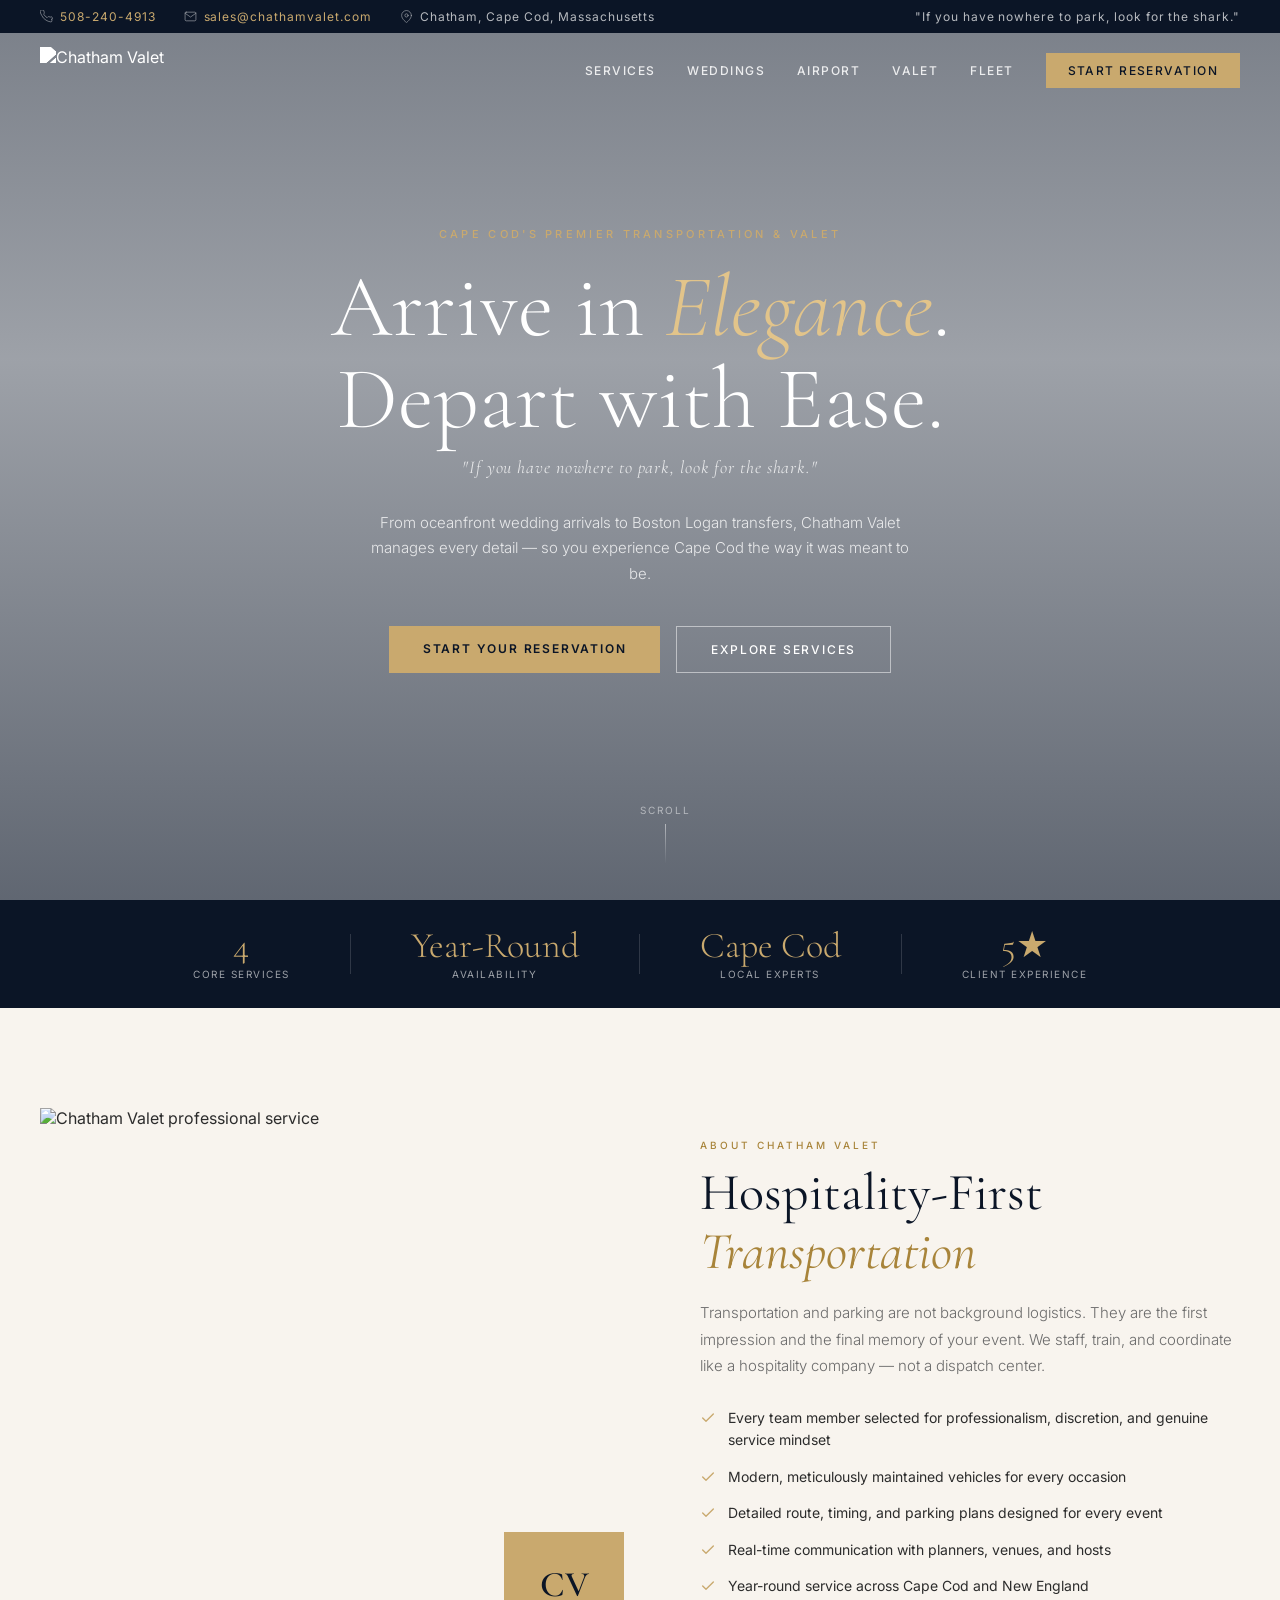
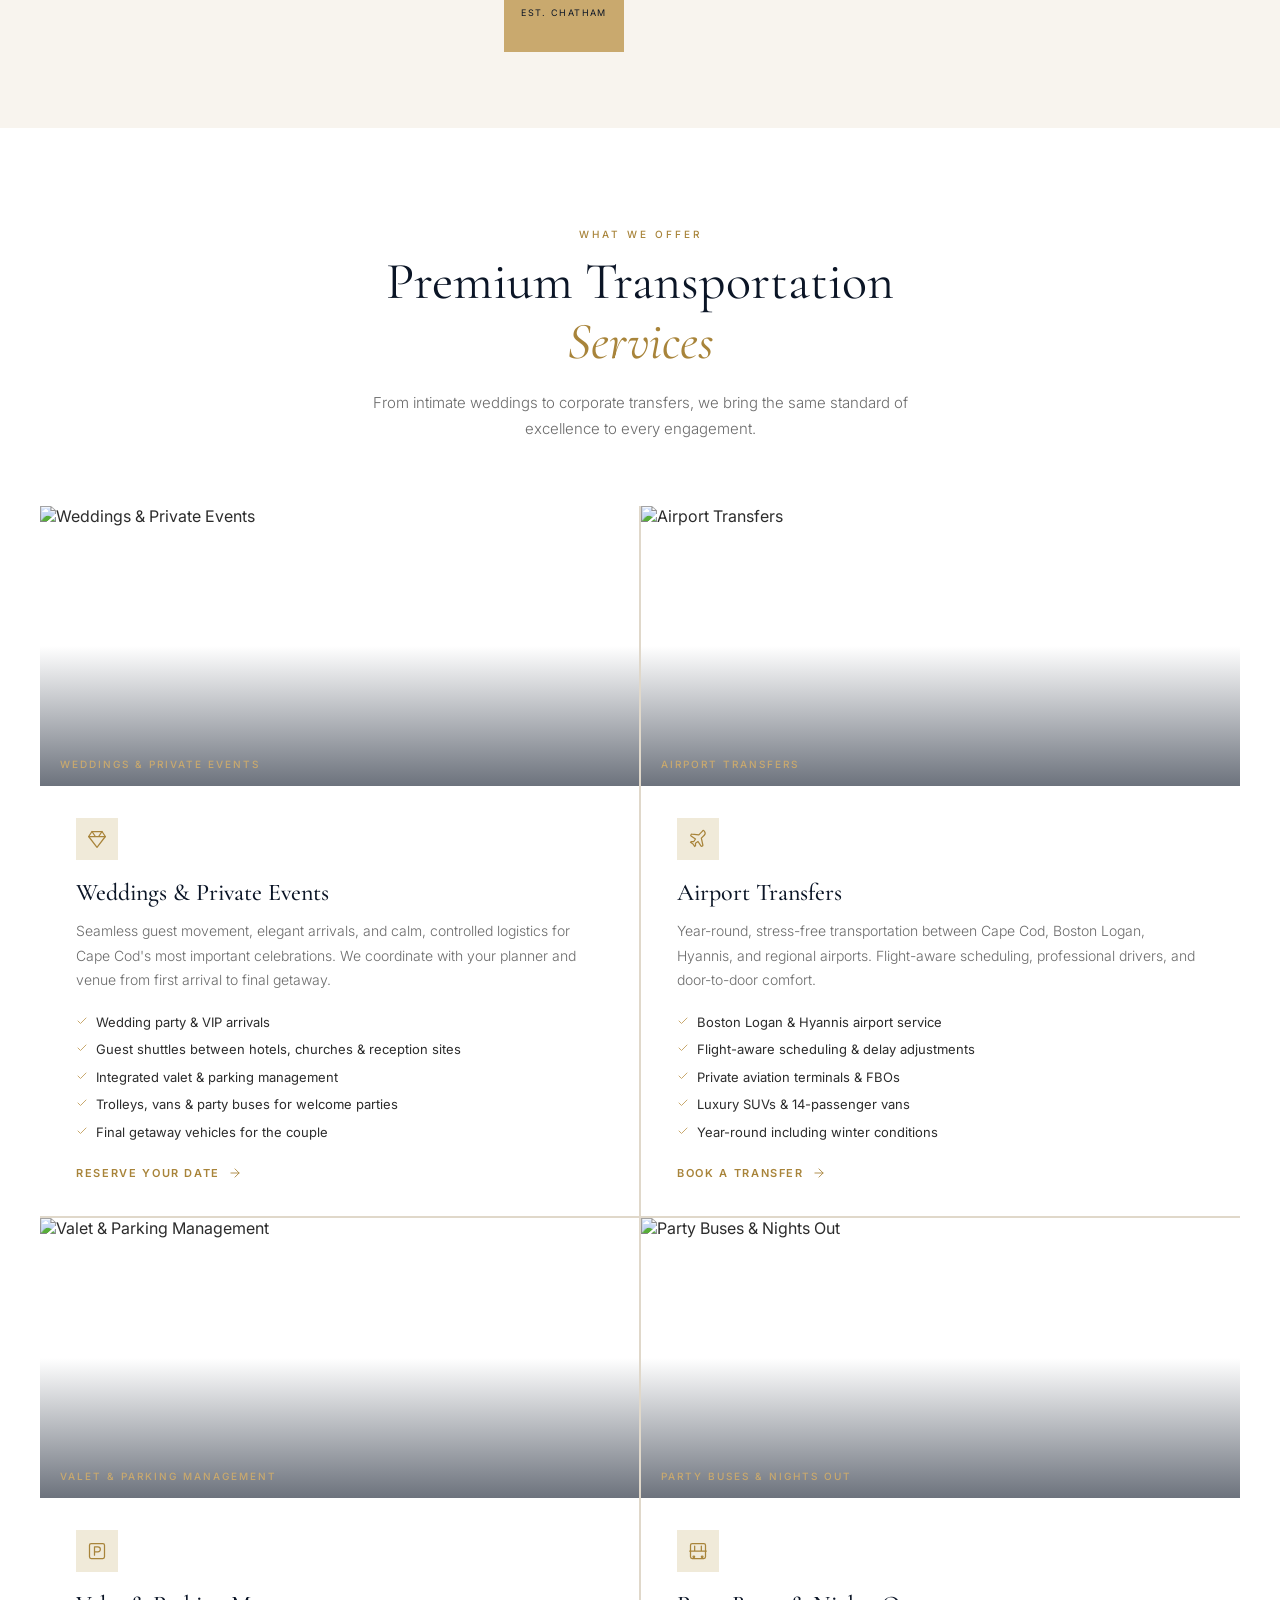
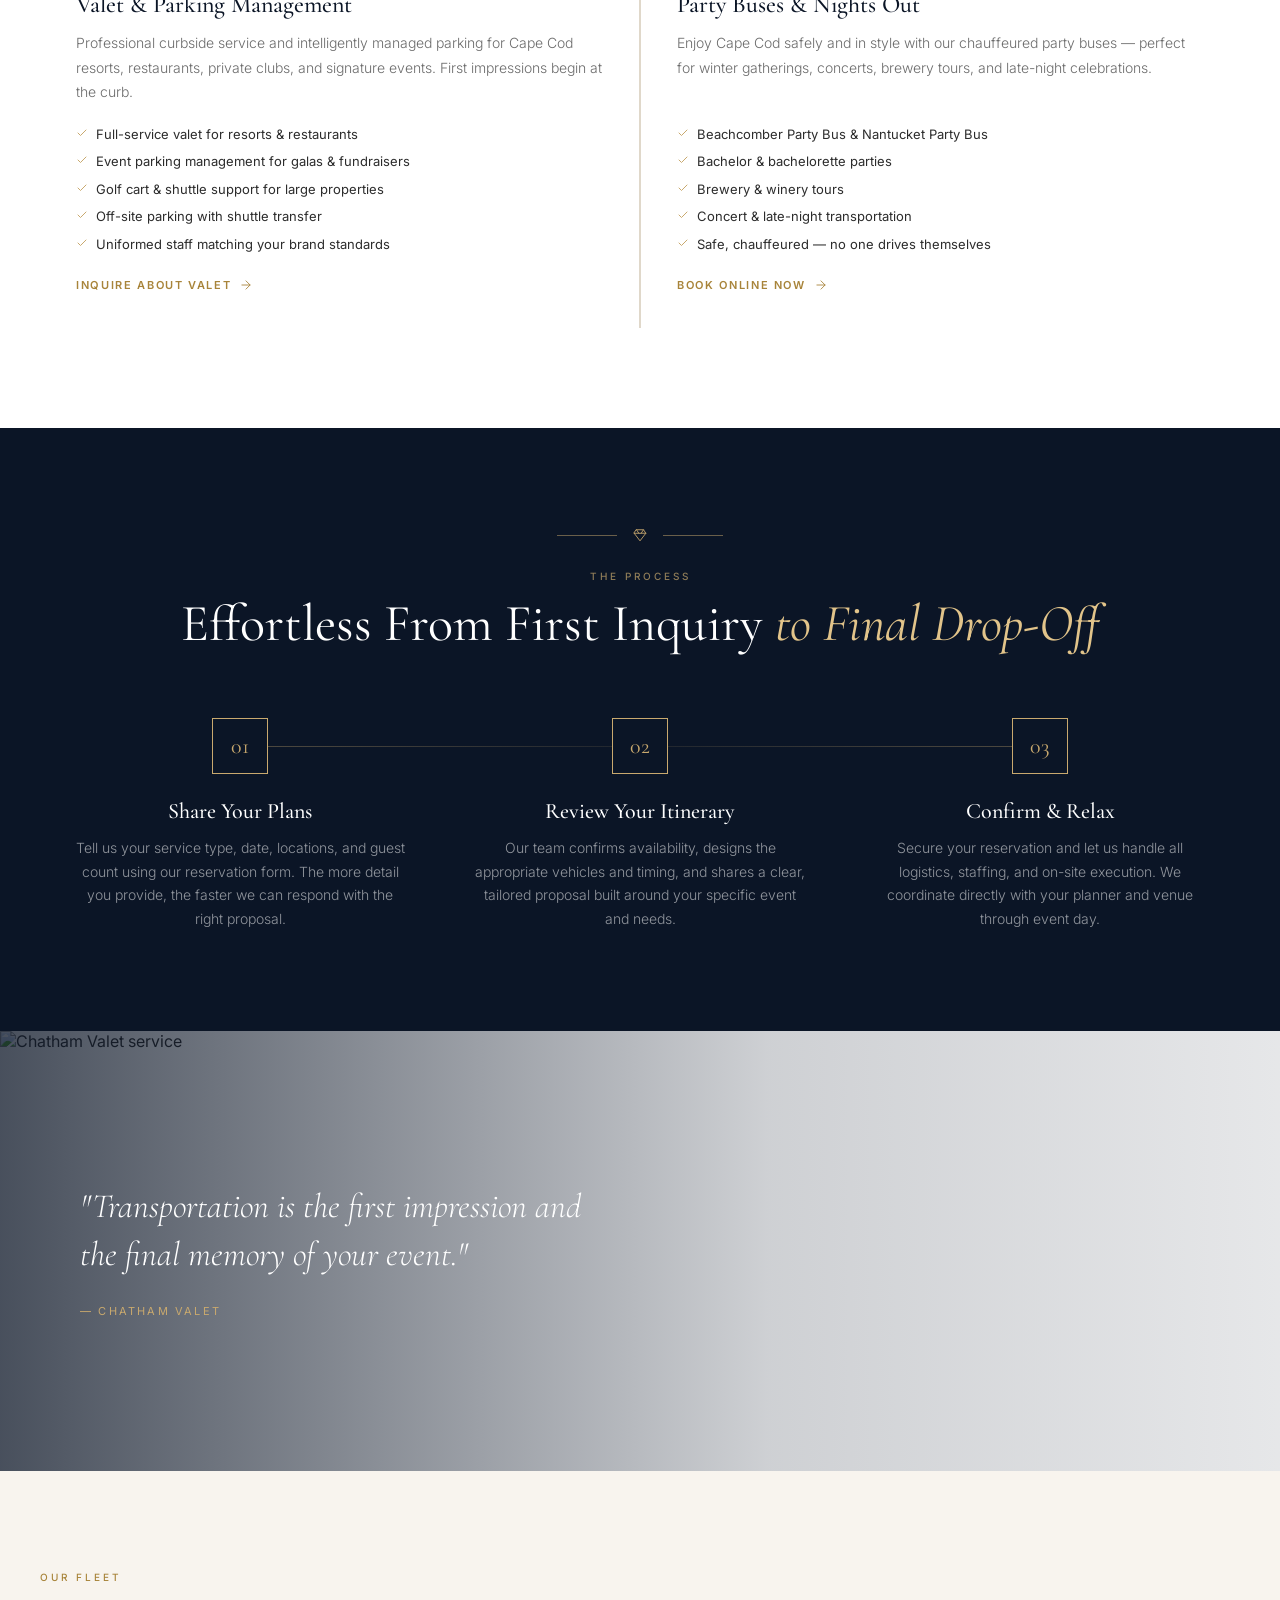
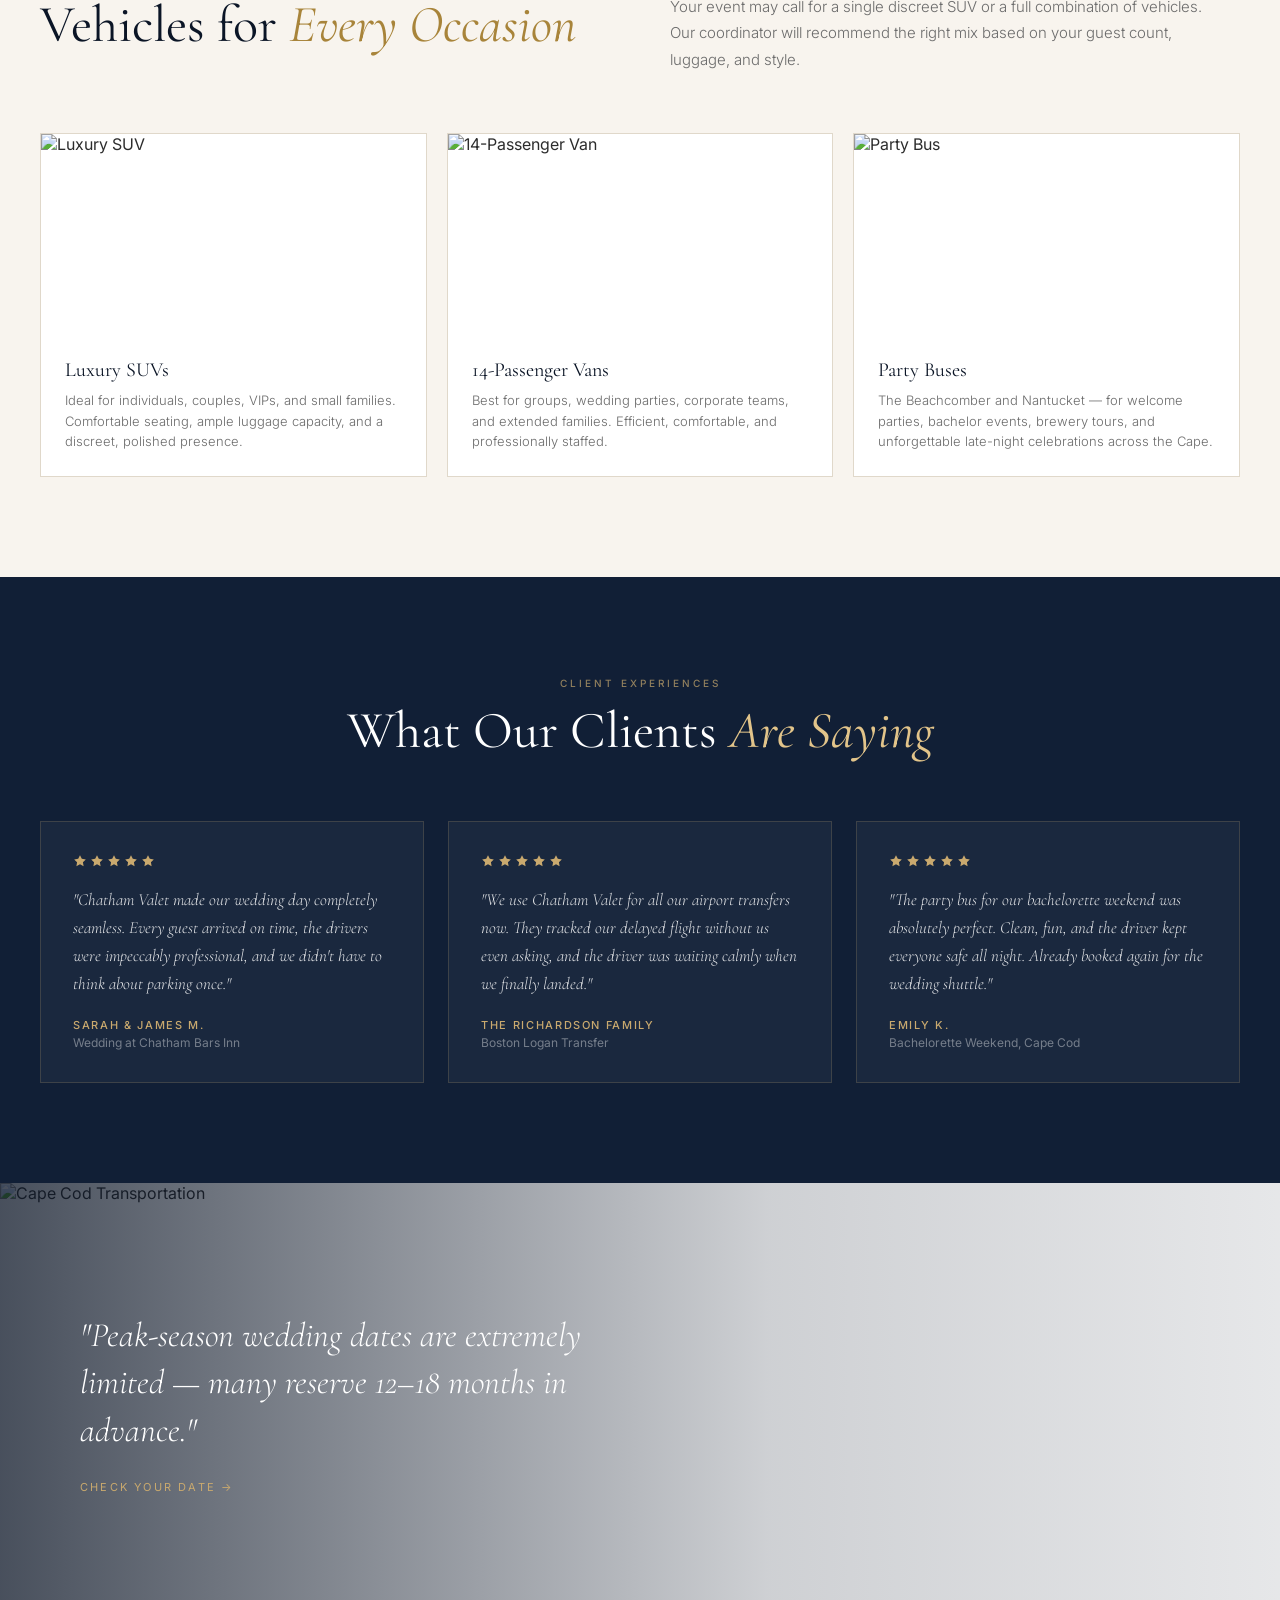
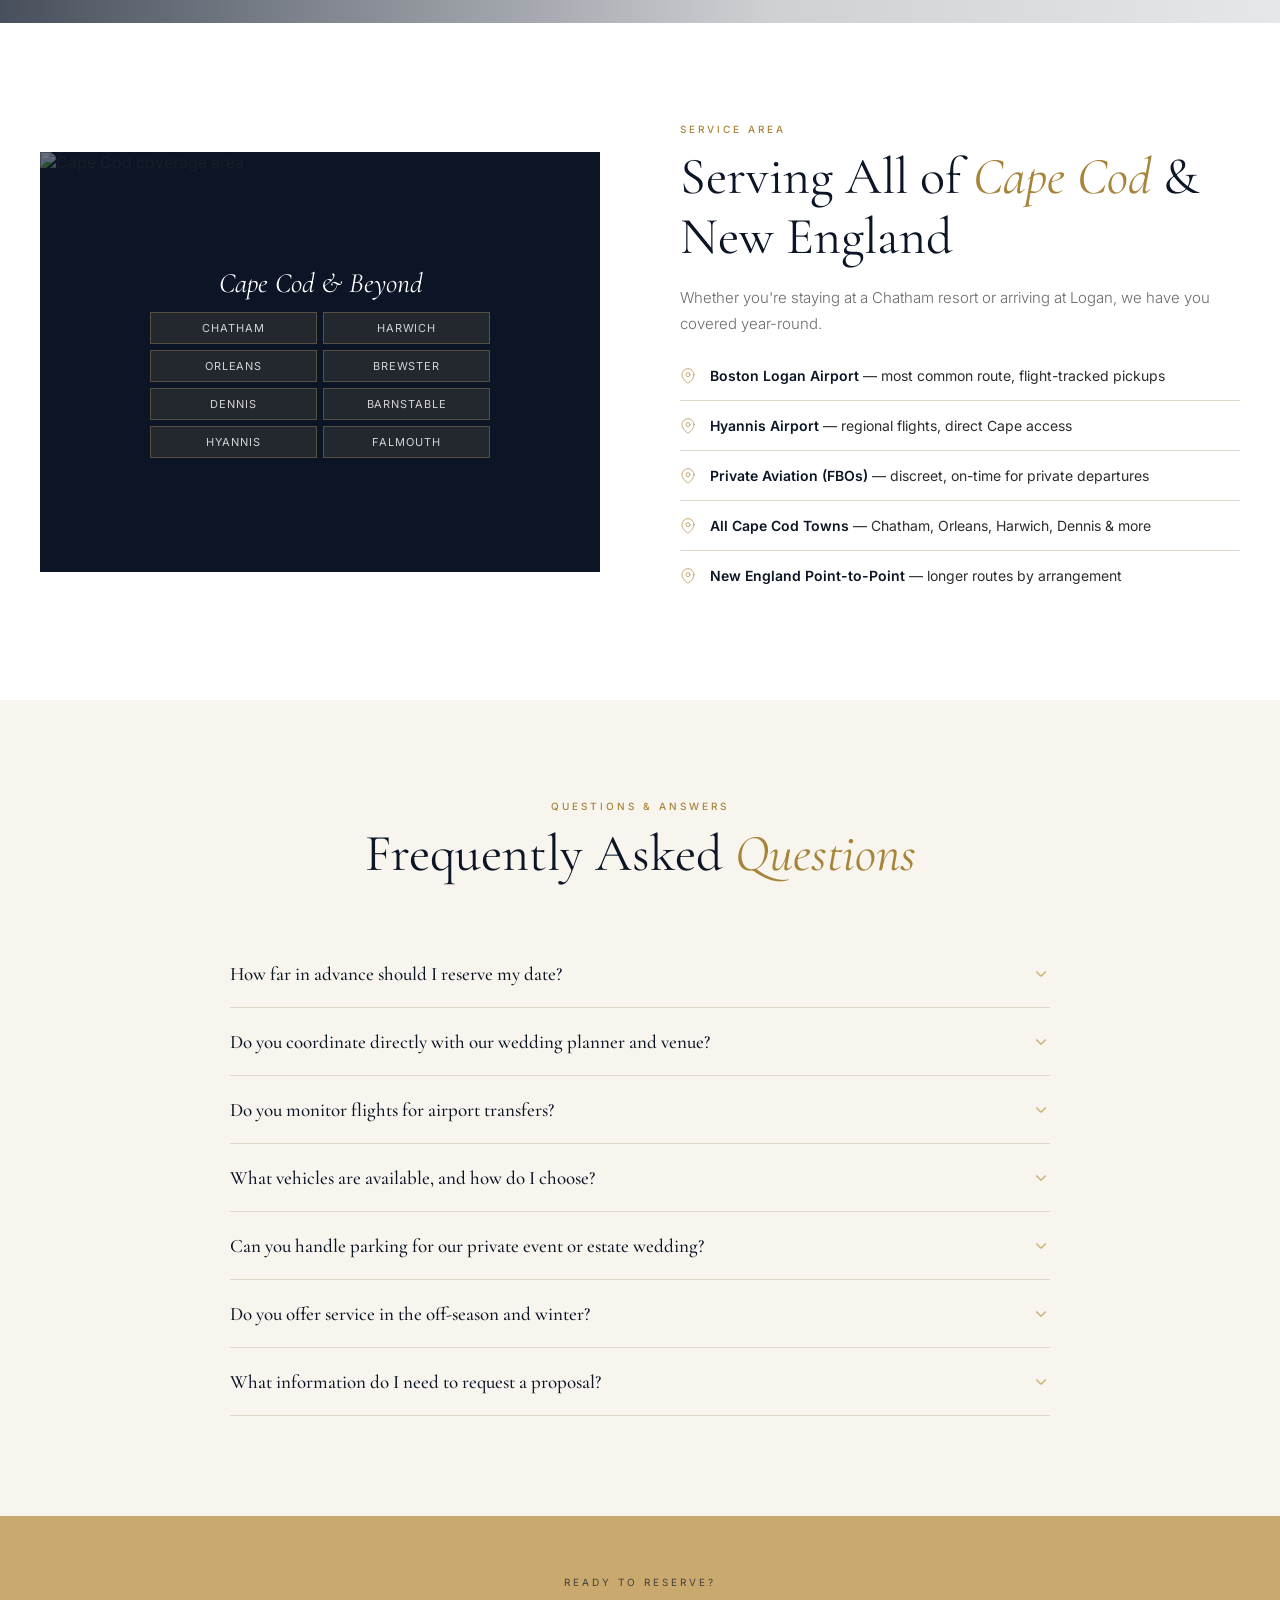
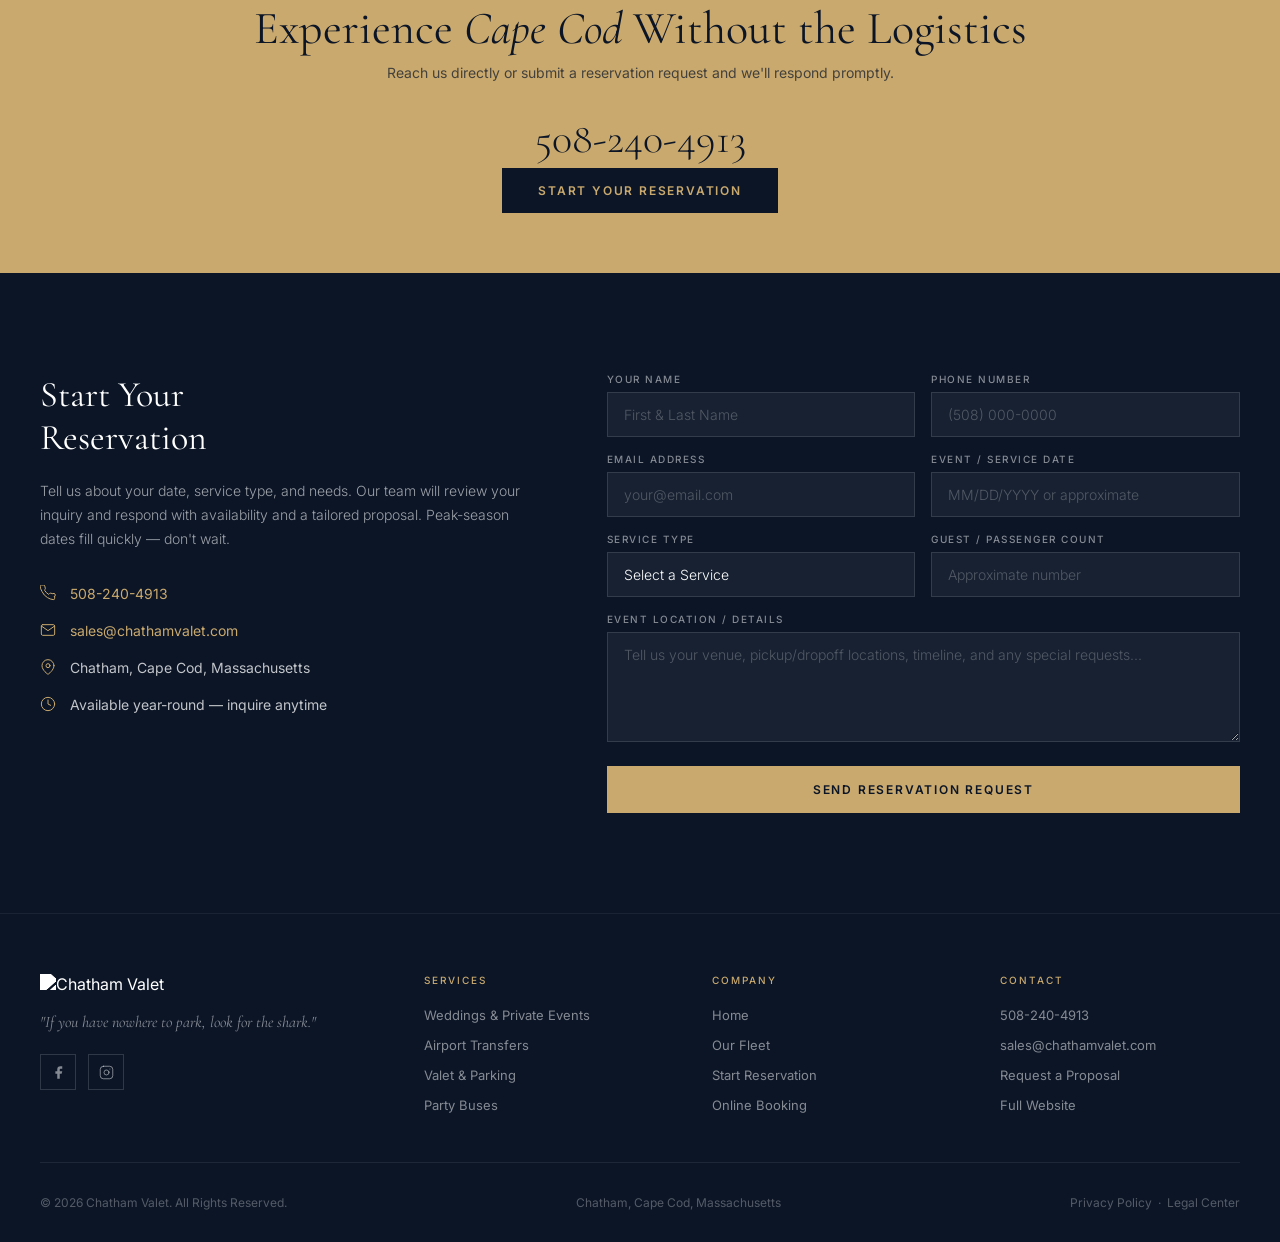
==== index.html @ 0c71cd46 "Deploy Chatham Valet site" ====
<!DOCTYPE html>
<html lang="en">
<head>
<meta charset="UTF-8">
<meta name="viewport" content="width=device-width, initial-scale=1.0">
<title>Chatham Valet — Cape Cod's Premier Transportation & Valet Service</title>
<link href="https://fonts.googleapis.com/css2?family=Cormorant+Garamond:ital,wght@0,300;0,400;0,500;0,600;0,700;1,300;1,400;1,500&family=Inter:wght@300;400;500;600&display=swap" rel="stylesheet">
<style>
  :root {
    --navy:    #0b1526;
    --navy2:   #111f36;
    --navy3:   #162844;
    --gold:    #c9a96e;
    --gold2:   #e2c48a;
    --gold3:   #a8843a;
    --cream:   #f8f4ee;
    --cream2:  #f0ead9;
    --warm:    #faf7f2;
    --white:   #ffffff;
    --text:    #2c2c2c;
    --mid:     #6b6b6b;
    --border:  #e0d8ca;
    --card:    #ffffff;
  }

  *, *::before, *::after { box-sizing: border-box; margin: 0; padding: 0; }

  html { scroll-behavior: smooth; }

  body {
    font-family: 'Inter', sans-serif;
    color: var(--text);
    background: var(--white);
    overflow-x: hidden;
  }

  /* ─── SVG SPRITE ─── */
  .svg-sprite { display: none; }

  /* ─── TOPBAR ─── */
  .topbar {
    background: var(--navy);
    color: rgba(255,255,255,0.7);
    font-size: 12px;
    letter-spacing: 0.08em;
    padding: 9px 40px;
    display: flex;
    align-items: center;
    justify-content: space-between;
  }
  .topbar a { color: var(--gold); text-decoration: none; }
  .topbar-left { display: flex; gap: 28px; align-items: center; }
  .topbar-left span { display: flex; align-items: center; gap: 7px; }
  .topbar svg { width: 13px; height: 13px; opacity: 0.7; }

  /* ─── NAV ─── */
  nav {
    position: fixed;
    top: 0; left: 0; right: 0;
    z-index: 1000;
    transition: all 0.4s ease;
  }
  nav.scrolled {
    background: rgba(11, 21, 38, 0.97);
    backdrop-filter: blur(12px);
    box-shadow: 0 2px 40px rgba(0,0,0,0.3);
  }
  nav.scrolled .topbar { display: none; }
  .nav-inner {
    display: flex;
    align-items: center;
    justify-content: space-between;
    padding: 0 40px;
    height: 72px;
    background: transparent;
    transition: background 0.4s;
  }
  nav.scrolled .nav-inner { height: 64px; }
  .nav-logo {
    display: flex;
    align-items: center;
    gap: 12px;
    text-decoration: none;
  }
  .nav-logo img {
    height: 44px;
    width: auto;
    filter: brightness(0) invert(1);
  }
  .nav-links {
    display: flex;
    align-items: center;
    gap: 32px;
    list-style: none;
  }
  .nav-links a {
    color: rgba(255,255,255,0.85);
    text-decoration: none;
    font-size: 12px;
    letter-spacing: 0.12em;
    text-transform: uppercase;
    font-weight: 500;
    transition: color 0.2s;
    position: relative;
  }
  .nav-links a::after {
    content: '';
    position: absolute;
    bottom: -4px; left: 0; right: 0;
    height: 1px;
    background: var(--gold);
    transform: scaleX(0);
    transition: transform 0.3s;
  }
  .nav-links a:hover { color: var(--gold); }
  .nav-links a:hover::after { transform: scaleX(1); }
  .nav-cta {
    background: var(--gold);
    color: var(--navy) !important;
    padding: 10px 22px;
    letter-spacing: 0.1em;
    font-weight: 600;
    transition: background 0.2s, transform 0.2s !important;
  }
  .nav-cta::after { display: none !important; }
  .nav-cta:hover { background: var(--gold2) !important; transform: translateY(-1px); }

  /* ─── HERO ─── */
  .hero {
    position: relative;
    height: 100vh;
    min-height: 680px;
    display: flex;
    align-items: center;
    justify-content: center;
    overflow: hidden;
  }
  .hero-video-wrap {
    position: absolute;
    inset: 0;
    z-index: 0;
  }
  .hero-video-wrap video {
    width: 100%;
    height: 100%;
    object-fit: cover;
    object-position: center;
  }
  .hero-overlay {
    position: absolute;
    inset: 0;
    background: linear-gradient(
      to bottom,
      rgba(11,21,38,0.55) 0%,
      rgba(11,21,38,0.4) 40%,
      rgba(11,21,38,0.65) 100%
    );
    z-index: 1;
  }
  .hero-content {
    position: relative;
    z-index: 2;
    text-align: center;
    color: var(--white);
    max-width: 820px;
    padding: 0 24px;
  }
  .hero-eyebrow {
    font-size: 11px;
    letter-spacing: 0.3em;
    text-transform: uppercase;
    color: var(--gold);
    margin-bottom: 20px;
    font-weight: 500;
    opacity: 0;
    animation: fadeUp 0.8s 0.3s forwards;
  }
  .hero-title {
    font-family: 'Cormorant Garamond', serif;
    font-size: clamp(48px, 7vw, 88px);
    font-weight: 300;
    line-height: 1.05;
    margin-bottom: 10px;
    opacity: 0;
    animation: fadeUp 0.9s 0.5s forwards;
  }
  .hero-title em {
    font-style: italic;
    color: var(--gold2);
  }
  .hero-tagline {
    font-family: 'Cormorant Garamond', serif;
    font-size: clamp(14px, 2vw, 18px);
    font-style: italic;
    color: rgba(255,255,255,0.75);
    margin-bottom: 32px;
    letter-spacing: 0.05em;
    opacity: 0;
    animation: fadeUp 0.9s 0.7s forwards;
  }
  .hero-sub {
    font-size: 15px;
    color: rgba(255,255,255,0.8);
    line-height: 1.7;
    max-width: 560px;
    margin: 0 auto 40px;
    font-weight: 300;
    opacity: 0;
    animation: fadeUp 0.9s 0.9s forwards;
  }
  .hero-btns {
    display: flex;
    gap: 16px;
    justify-content: center;
    flex-wrap: wrap;
    opacity: 0;
    animation: fadeUp 0.9s 1.1s forwards;
  }
  .btn-primary {
    background: var(--gold);
    color: var(--navy);
    padding: 15px 34px;
    font-size: 12px;
    letter-spacing: 0.15em;
    text-transform: uppercase;
    font-weight: 600;
    text-decoration: none;
    transition: background 0.2s, transform 0.2s;
    display: inline-block;
  }
  .btn-primary:hover { background: var(--gold2); transform: translateY(-2px); }
  .btn-outline {
    border: 1px solid rgba(255,255,255,0.5);
    color: var(--white);
    padding: 15px 34px;
    font-size: 12px;
    letter-spacing: 0.15em;
    text-transform: uppercase;
    font-weight: 500;
    text-decoration: none;
    transition: border-color 0.2s, background 0.2s, transform 0.2s;
    display: inline-block;
  }
  .btn-outline:hover { border-color: var(--gold); color: var(--gold); transform: translateY(-2px); }
  .hero-scroll-indicator {
    position: absolute;
    bottom: 36px;
    left: 50%;
    transform: translateX(-50%);
    z-index: 2;
    display: flex;
    flex-direction: column;
    align-items: center;
    gap: 8px;
    opacity: 0;
    animation: fadeUp 1s 1.5s forwards;
  }
  .hero-scroll-indicator span {
    font-size: 10px;
    letter-spacing: 0.2em;
    text-transform: uppercase;
    color: rgba(255,255,255,0.5);
  }
  .scroll-line {
    width: 1px;
    height: 40px;
    background: linear-gradient(to bottom, rgba(255,255,255,0.5), transparent);
    animation: scrollPulse 2s infinite;
  }

  /* ─── DIVIDER ─── */
  .gold-divider {
    display: flex;
    align-items: center;
    gap: 16px;
    justify-content: center;
    margin: 0 auto 28px;
  }
  .gold-divider::before, .gold-divider::after {
    content: '';
    display: block;
    width: 60px;
    height: 1px;
    background: var(--gold);
    opacity: 0.5;
  }
  .gold-divider svg { color: var(--gold); width: 14px; height: 14px; }

  /* ─── BRAND STRIP ─── */
  .brand-strip {
    background: var(--navy);
    padding: 28px 40px;
    display: flex;
    align-items: center;
    justify-content: center;
    gap: 60px;
    flex-wrap: wrap;
  }
  .brand-strip-item {
    display: flex;
    flex-direction: column;
    align-items: center;
    gap: 4px;
    color: var(--white);
  }
  .brand-strip-item .num {
    font-family: 'Cormorant Garamond', serif;
    font-size: 36px;
    font-weight: 300;
    color: var(--gold);
    line-height: 1;
  }
  .brand-strip-item .label {
    font-size: 10px;
    letter-spacing: 0.15em;
    text-transform: uppercase;
    color: rgba(255,255,255,0.6);
  }
  .brand-strip-divider {
    width: 1px;
    height: 40px;
    background: rgba(255,255,255,0.15);
  }

  /* ─── SECTIONS ─── */
  section { overflow: hidden; }

  .section-eyebrow {
    font-size: 10px;
    letter-spacing: 0.3em;
    text-transform: uppercase;
    color: var(--gold3);
    margin-bottom: 12px;
    font-weight: 500;
  }
  .section-title {
    font-family: 'Cormorant Garamond', serif;
    font-size: clamp(32px, 4.5vw, 52px);
    font-weight: 400;
    line-height: 1.15;
    color: var(--navy);
    margin-bottom: 18px;
  }
  .section-title em { font-style: italic; color: var(--gold3); }
  .section-title-light { color: var(--white); }
  .section-title-light em { color: var(--gold2); }
  .section-sub {
    font-size: 15px;
    line-height: 1.75;
    color: var(--mid);
    max-width: 560px;
    font-weight: 300;
  }
  .section-sub-center { margin: 0 auto; text-align: center; }
  .section-sub-light { color: rgba(255,255,255,0.7); }

  /* ─── INTRO SECTION ─── */
  .intro {
    background: var(--cream);
    padding: 100px 40px;
  }
  .intro-inner {
    max-width: 1200px;
    margin: 0 auto;
    display: grid;
    grid-template-columns: 1fr 1fr;
    gap: 80px;
    align-items: center;
  }
  .intro-image {
    position: relative;
  }
  .intro-image img {
    width: 100%;
    height: 520px;
    object-fit: cover;
    display: block;
  }
  .intro-image-badge {
    position: absolute;
    bottom: -24px;
    right: -24px;
    background: var(--gold);
    color: var(--navy);
    width: 120px;
    height: 120px;
    display: flex;
    flex-direction: column;
    align-items: center;
    justify-content: center;
    text-align: center;
  }
  .intro-image-badge .big { font-family: 'Cormorant Garamond', serif; font-size: 36px; font-weight: 600; line-height: 1; }
  .intro-image-badge .small { font-size: 9px; letter-spacing: 0.15em; text-transform: uppercase; margin-top: 4px; }
  .intro-text { padding-left: 20px; }
  .intro-list { margin-top: 28px; list-style: none; display: flex; flex-direction: column; gap: 14px; }
  .intro-list li {
    display: flex;
    align-items: flex-start;
    gap: 12px;
    font-size: 14px;
    color: var(--text);
    line-height: 1.6;
  }
  .intro-list svg { color: var(--gold); flex-shrink: 0; margin-top: 3px; width: 16px; height: 16px; }

  /* ─── SERVICES ─── */
  .services {
    background: var(--white);
    padding: 100px 40px;
  }
  .services-header {
    text-align: center;
    max-width: 640px;
    margin: 0 auto 64px;
  }
  .services-grid {
    max-width: 1200px;
    margin: 0 auto;
    display: grid;
    grid-template-columns: repeat(2, 1fr);
    gap: 2px;
    background: var(--border);
  }
  .service-card {
    background: var(--white);
    overflow: hidden;
    display: flex;
    flex-direction: column;
    transition: box-shadow 0.3s;
    cursor: default;
  }
  .service-card:hover { box-shadow: 0 8px 40px rgba(11,21,38,0.12); z-index: 1; position: relative; }
  .service-card-image {
    position: relative;
    height: 280px;
    overflow: hidden;
  }
  .service-card-image img {
    width: 100%;
    height: 100%;
    object-fit: cover;
    transition: transform 0.6s ease;
  }
  .service-card:hover .service-card-image img { transform: scale(1.04); }
  .service-card-image-overlay {
    position: absolute;
    inset: 0;
    background: linear-gradient(to top, rgba(11,21,38,0.6) 0%, transparent 50%);
  }
  .service-card-label {
    position: absolute;
    bottom: 16px;
    left: 20px;
    font-size: 10px;
    letter-spacing: 0.2em;
    text-transform: uppercase;
    color: var(--gold);
    font-weight: 500;
  }
  .service-card-body {
    padding: 32px 36px 36px;
    flex: 1;
    display: flex;
    flex-direction: column;
  }
  .service-card-icon {
    width: 42px;
    height: 42px;
    background: var(--cream2);
    display: flex;
    align-items: center;
    justify-content: center;
    margin-bottom: 18px;
    flex-shrink: 0;
  }
  .service-card-icon svg { width: 20px; height: 20px; color: var(--gold3); }
  .service-card-title {
    font-family: 'Cormorant Garamond', serif;
    font-size: 24px;
    font-weight: 500;
    color: var(--navy);
    margin-bottom: 12px;
  }
  .service-card-desc {
    font-size: 14px;
    line-height: 1.75;
    color: var(--mid);
    margin-bottom: 20px;
    font-weight: 300;
    flex: 1;
  }
  .service-card-list { list-style: none; margin-bottom: 24px; display: flex; flex-direction: column; gap: 8px; }
  .service-card-list li {
    display: flex;
    align-items: flex-start;
    gap: 8px;
    font-size: 13px;
    color: var(--text);
    line-height: 1.5;
  }
  .service-card-list svg { color: var(--gold); flex-shrink: 0; margin-top: 2px; width: 12px; height: 12px; }
  .service-card-link {
    display: inline-flex;
    align-items: center;
    gap: 8px;
    font-size: 11px;
    letter-spacing: 0.15em;
    text-transform: uppercase;
    color: var(--gold3);
    text-decoration: none;
    font-weight: 600;
    margin-top: auto;
    transition: gap 0.2s;
  }
  .service-card-link svg { width: 14px; height: 14px; transition: transform 0.2s; }
  .service-card-link:hover { gap: 12px; }
  .service-card-link:hover svg { transform: translateX(3px); }

  /* ─── HOW IT WORKS ─── */
  .how {
    background: var(--navy);
    padding: 100px 40px;
  }
  .how-inner {
    max-width: 1200px;
    margin: 0 auto;
  }
  .how-header {
    text-align: center;
    margin-bottom: 64px;
  }
  .how-steps {
    display: grid;
    grid-template-columns: repeat(3, 1fr);
    gap: 0;
    position: relative;
  }
  .how-steps::before {
    content: '';
    position: absolute;
    top: 28px;
    left: calc(16.66% + 20px);
    right: calc(16.66% + 20px);
    height: 1px;
    background: linear-gradient(to right, var(--gold), rgba(201,169,110,0.3), var(--gold));
    opacity: 0.35;
  }
  .how-step {
    padding: 0 32px;
    text-align: center;
    position: relative;
  }
  .how-step-num {
    width: 56px;
    height: 56px;
    border: 1px solid var(--gold);
    color: var(--gold);
    font-family: 'Cormorant Garamond', serif;
    font-size: 22px;
    font-weight: 400;
    display: flex;
    align-items: center;
    justify-content: center;
    margin: 0 auto 24px;
    background: var(--navy);
    position: relative;
    z-index: 1;
  }
  .how-step-title {
    font-family: 'Cormorant Garamond', serif;
    font-size: 22px;
    font-weight: 500;
    color: var(--white);
    margin-bottom: 12px;
  }
  .how-step-desc {
    font-size: 14px;
    line-height: 1.7;
    color: rgba(255,255,255,0.55);
    font-weight: 300;
  }

  /* ─── IMAGE BANNER ─── */
  .image-banner {
    height: 440px;
    position: relative;
    overflow: hidden;
  }
  .image-banner img {
    width: 100%;
    height: 100%;
    object-fit: cover;
    object-position: center 30%;
  }
  .image-banner-overlay {
    position: absolute;
    inset: 0;
    background: linear-gradient(to right, rgba(11,21,38,0.75) 0%, rgba(11,21,38,0.2) 60%, rgba(11,21,38,0.1) 100%);
    display: flex;
    align-items: center;
    padding: 0 80px;
  }
  .image-banner-content { max-width: 520px; }
  .image-banner-content blockquote {
    font-family: 'Cormorant Garamond', serif;
    font-size: clamp(22px, 3vw, 34px);
    font-style: italic;
    color: var(--white);
    font-weight: 300;
    line-height: 1.4;
    margin-bottom: 20px;
  }
  .image-banner-content cite {
    font-size: 11px;
    letter-spacing: 0.2em;
    text-transform: uppercase;
    color: var(--gold);
    font-style: normal;
  }

  /* ─── FLEET ─── */
  .fleet {
    background: var(--cream);
    padding: 100px 40px;
  }
  .fleet-inner {
    max-width: 1200px;
    margin: 0 auto;
  }
  .fleet-header {
    display: grid;
    grid-template-columns: 1fr 1fr;
    gap: 60px;
    align-items: end;
    margin-bottom: 60px;
  }
  .fleet-grid {
    display: grid;
    grid-template-columns: repeat(3, 1fr);
    gap: 20px;
  }
  .fleet-card {
    background: var(--white);
    overflow: hidden;
    border: 1px solid var(--border);
    transition: box-shadow 0.3s, transform 0.3s;
  }
  .fleet-card:hover { box-shadow: 0 12px 40px rgba(11,21,38,0.1); transform: translateY(-3px); }
  .fleet-card img {
    width: 100%;
    height: 200px;
    object-fit: cover;
    display: block;
  }
  .fleet-card-body { padding: 24px; }
  .fleet-card-title {
    font-family: 'Cormorant Garamond', serif;
    font-size: 20px;
    color: var(--navy);
    margin-bottom: 8px;
  }
  .fleet-card-desc { font-size: 13px; color: var(--mid); line-height: 1.6; font-weight: 300; }

  /* ─── TESTIMONIALS ─── */
  .testimonials {
    background: var(--navy2);
    padding: 100px 40px;
  }
  .testimonials-inner { max-width: 1200px; margin: 0 auto; }
  .testimonials-header { text-align: center; margin-bottom: 60px; }
  .testimonials-grid {
    display: grid;
    grid-template-columns: repeat(3, 1fr);
    gap: 24px;
  }
  .testimonial-card {
    background: rgba(255,255,255,0.04);
    border: 1px solid rgba(201,169,110,0.2);
    padding: 32px;
    transition: background 0.3s;
  }
  .testimonial-card:hover { background: rgba(255,255,255,0.07); }
  .testimonial-stars {
    display: flex;
    gap: 3px;
    margin-bottom: 18px;
  }
  .testimonial-stars svg { width: 14px; height: 14px; color: var(--gold); }
  .testimonial-quote {
    font-family: 'Cormorant Garamond', serif;
    font-size: 17px;
    font-style: italic;
    color: rgba(255,255,255,0.88);
    line-height: 1.65;
    margin-bottom: 20px;
    font-weight: 300;
  }
  .testimonial-author {
    font-size: 11px;
    letter-spacing: 0.15em;
    text-transform: uppercase;
    color: var(--gold);
    font-weight: 500;
  }
  .testimonial-event { font-size: 12px; color: rgba(255,255,255,0.4); margin-top: 3px; }

  /* ─── COVERAGE AREA ─── */
  .coverage {
    background: var(--white);
    padding: 100px 40px;
  }
  .coverage-inner {
    max-width: 1200px;
    margin: 0 auto;
    display: grid;
    grid-template-columns: 1fr 1fr;
    gap: 80px;
    align-items: center;
  }
  .coverage-map {
    background: var(--navy);
    height: 420px;
    display: flex;
    align-items: center;
    justify-content: center;
    position: relative;
    overflow: hidden;
  }
  .coverage-map img { width: 100%; height: 100%; object-fit: cover; opacity: 0.4; }
  .coverage-map-overlay {
    position: absolute;
    inset: 0;
    display: flex;
    align-items: center;
    justify-content: center;
    flex-direction: column;
    gap: 12px;
    padding: 24px;
  }
  .coverage-map-title {
    font-family: 'Cormorant Garamond', serif;
    font-size: 28px;
    color: var(--white);
    text-align: center;
    font-style: italic;
  }
  .coverage-locations {
    display: grid;
    grid-template-columns: repeat(2, 1fr);
    gap: 6px;
    width: 100%;
    max-width: 340px;
  }
  .coverage-loc {
    background: rgba(201,169,110,0.12);
    border: 1px solid rgba(201,169,110,0.3);
    padding: 8px 12px;
    font-size: 11px;
    letter-spacing: 0.08em;
    color: rgba(255,255,255,0.8);
    text-align: center;
    text-transform: uppercase;
  }
  .coverage-right { }
  .coverage-list { list-style: none; display: flex; flex-direction: column; gap: 14px; margin-top: 28px; }
  .coverage-list li {
    display: flex;
    align-items: center;
    gap: 14px;
    font-size: 14px;
    color: var(--text);
    line-height: 1.5;
    padding-bottom: 14px;
    border-bottom: 1px solid var(--border);
  }
  .coverage-list li:last-child { border-bottom: none; }
  .coverage-list svg { color: var(--gold); width: 16px; height: 16px; flex-shrink: 0; }
  .coverage-list strong { color: var(--navy); font-weight: 600; }

  /* ─── FAQ ─── */
  .faq {
    background: var(--cream);
    padding: 100px 40px;
  }
  .faq-inner {
    max-width: 820px;
    margin: 0 auto;
  }
  .faq-header { text-align: center; margin-bottom: 56px; }
  .faq-item {
    border-bottom: 1px solid var(--border);
  }
  .faq-item:first-of-type { border-top: 1px solid var(--border); }
  .faq-question {
    width: 100%;
    background: none;
    border: none;
    padding: 22px 0;
    display: flex;
    align-items: center;
    justify-content: space-between;
    gap: 20px;
    cursor: pointer;
    text-align: left;
    font-family: 'Cormorant Garamond', serif;
    font-size: 19px;
    font-weight: 500;
    color: var(--navy);
    transition: color 0.2s;
  }
  .faq-question:hover { color: var(--gold3); }
  .faq-question svg {
    width: 18px;
    height: 18px;
    color: var(--gold);
    flex-shrink: 0;
    transition: transform 0.3s;
  }
  .faq-item.open .faq-question svg { transform: rotate(180deg); }
  .faq-answer {
    overflow: hidden;
    max-height: 0;
    transition: max-height 0.35s ease, padding 0.35s;
  }
  .faq-item.open .faq-answer { max-height: 300px; }
  .faq-answer p {
    font-size: 14px;
    line-height: 1.8;
    color: var(--mid);
    padding-bottom: 24px;
    font-weight: 300;
  }

  /* ─── CTA BAND ─── */
  .cta-band {
    background: var(--gold);
    padding: 60px 40px;
    text-align: center;
  }
  .cta-band-eyebrow {
    font-size: 10px;
    letter-spacing: 0.3em;
    text-transform: uppercase;
    color: var(--navy);
    opacity: 0.7;
    margin-bottom: 12px;
  }
  .cta-band h2 {
    font-family: 'Cormorant Garamond', serif;
    font-size: clamp(28px, 4vw, 46px);
    color: var(--navy);
    font-weight: 400;
    margin-bottom: 8px;
  }
  .cta-band h2 em { font-style: italic; }
  .cta-band p {
    font-size: 14px;
    color: rgba(11,21,38,0.7);
    margin-bottom: 32px;
  }
  .cta-band a.btn-dark {
    background: var(--navy);
    color: var(--gold);
    padding: 15px 36px;
    font-size: 12px;
    letter-spacing: 0.15em;
    text-transform: uppercase;
    font-weight: 600;
    text-decoration: none;
    display: inline-block;
    transition: background 0.2s, transform 0.2s;
  }
  .cta-band a.btn-dark:hover { background: var(--navy2); transform: translateY(-2px); }
  .cta-phone {
    font-family: 'Cormorant Garamond', serif;
    font-size: 42px;
    color: var(--navy);
    font-weight: 300;
    margin-bottom: 4px;
    text-decoration: none;
    display: block;
  }
  .cta-phone:hover { color: var(--navy2); }

  /* ─── CONTACT ─── */
  .contact {
    background: var(--navy);
    padding: 100px 40px;
  }
  .contact-inner {
    max-width: 1200px;
    margin: 0 auto;
    display: grid;
    grid-template-columns: 1fr 1.3fr;
    gap: 80px;
  }
  .contact-info h3 {
    font-family: 'Cormorant Garamond', serif;
    font-size: 36px;
    font-weight: 400;
    color: var(--white);
    margin-bottom: 20px;
  }
  .contact-info p {
    font-size: 14px;
    color: rgba(255,255,255,0.6);
    line-height: 1.7;
    margin-bottom: 32px;
    font-weight: 300;
  }
  .contact-details { list-style: none; display: flex; flex-direction: column; gap: 16px; }
  .contact-details li {
    display: flex;
    align-items: flex-start;
    gap: 14px;
    font-size: 14px;
    color: rgba(255,255,255,0.75);
    line-height: 1.5;
  }
  .contact-details svg { width: 16px; height: 16px; color: var(--gold); flex-shrink: 0; margin-top: 2px; }
  .contact-details a { color: var(--gold); text-decoration: none; }
  .contact-form { }
  .form-row { display: grid; grid-template-columns: 1fr 1fr; gap: 16px; margin-bottom: 16px; }
  .form-group { display: flex; flex-direction: column; gap: 7px; margin-bottom: 0; }
  .form-group.full { grid-column: 1 / -1; }
  .form-group label {
    font-size: 10px;
    letter-spacing: 0.15em;
    text-transform: uppercase;
    color: rgba(255,255,255,0.5);
    font-weight: 500;
  }
  .form-group input,
  .form-group select,
  .form-group textarea {
    background: rgba(255,255,255,0.05);
    border: 1px solid rgba(255,255,255,0.12);
    color: var(--white);
    padding: 13px 16px;
    font-size: 14px;
    font-family: 'Inter', sans-serif;
    font-weight: 300;
    outline: none;
    transition: border-color 0.2s;
    -webkit-appearance: none;
  }
  .form-group input:focus,
  .form-group select:focus,
  .form-group textarea:focus { border-color: var(--gold); }
  .form-group select { cursor: pointer; }
  .form-group select option { background: var(--navy); color: var(--white); }
  .form-group textarea { resize: vertical; min-height: 110px; }
  .form-group input::placeholder,
  .form-group textarea::placeholder { color: rgba(255,255,255,0.25); }
  .form-submit {
    margin-top: 8px;
    background: var(--gold);
    color: var(--navy);
    border: none;
    padding: 16px 36px;
    font-size: 12px;
    letter-spacing: 0.15em;
    text-transform: uppercase;
    font-weight: 600;
    cursor: pointer;
    font-family: 'Inter', sans-serif;
    transition: background 0.2s, transform 0.2s;
    width: 100%;
  }
  .form-submit:hover { background: var(--gold2); transform: translateY(-1px); }

  /* ─── FOOTER ─── */
  footer {
    background: var(--navy);
    border-top: 1px solid rgba(255,255,255,0.06);
    padding: 60px 40px 32px;
  }
  .footer-inner {
    max-width: 1200px;
    margin: 0 auto;
  }
  .footer-top {
    display: grid;
    grid-template-columns: 1.4fr 1fr 1fr 1fr;
    gap: 48px;
    padding-bottom: 48px;
    border-bottom: 1px solid rgba(255,255,255,0.08);
    margin-bottom: 32px;
  }
  .footer-brand img { height: 50px; filter: brightness(0) invert(1); margin-bottom: 16px; }
  .footer-brand p {
    font-family: 'Cormorant Garamond', serif;
    font-style: italic;
    font-size: 16px;
    color: rgba(255,255,255,0.5);
    line-height: 1.5;
    margin-bottom: 20px;
  }
  .footer-social { display: flex; gap: 12px; }
  .footer-social a {
    width: 36px; height: 36px;
    border: 1px solid rgba(255,255,255,0.15);
    display: flex; align-items: center; justify-content: center;
    color: rgba(255,255,255,0.5);
    text-decoration: none;
    font-size: 12px;
    transition: border-color 0.2s, color 0.2s;
  }
  .footer-social a:hover { border-color: var(--gold); color: var(--gold); }
  .footer-social svg { width: 15px; height: 15px; }
  .footer-col h4 {
    font-size: 10px;
    letter-spacing: 0.2em;
    text-transform: uppercase;
    color: var(--gold);
    margin-bottom: 18px;
    font-weight: 500;
  }
  .footer-col ul { list-style: none; display: flex; flex-direction: column; gap: 10px; }
  .footer-col li a {
    font-size: 13px;
    color: rgba(255,255,255,0.5);
    text-decoration: none;
    transition: color 0.2s;
  }
  .footer-col li a:hover { color: var(--gold); }
  .footer-bottom {
    display: flex;
    align-items: center;
    justify-content: space-between;
    font-size: 12px;
    color: rgba(255,255,255,0.3);
  }
  .footer-bottom a { color: rgba(255,255,255,0.3); text-decoration: none; }
  .footer-bottom a:hover { color: var(--gold); }

  /* ─── ANIMATIONS ─── */
  @keyframes fadeUp {
    from { opacity: 0; transform: translateY(20px); }
    to   { opacity: 1; transform: translateY(0); }
  }
  @keyframes scrollPulse {
    0%,100% { opacity: 0.5; }
    50%      { opacity: 1; }
  }
  .reveal {
    opacity: 0;
    transform: translateY(28px);
    transition: opacity 0.75s ease, transform 0.75s ease;
  }
  .reveal.in { opacity: 1; transform: none; }
  .rl { opacity: 0; transform: translateX(-30px); transition: opacity 0.75s ease, transform 0.75s ease; }
  .rl.in { opacity: 1; transform: none; }
  .rr { opacity: 0; transform: translateX(30px); transition: opacity 0.75s ease, transform 0.75s ease; }
  .rr.in { opacity: 1; transform: none; }
  .d1 { transition-delay: 0.1s; }
  .d2 { transition-delay: 0.2s; }
  .d3 { transition-delay: 0.3s; }
  .d4 { transition-delay: 0.4s; }

  /* ─── RESPONSIVE ─── */
  @media (max-width: 1024px) {
    .services-grid { grid-template-columns: 1fr; }
    .service-card-image { height: 240px; }
    .intro-inner, .coverage-inner { grid-template-columns: 1fr; gap: 48px; }
    .intro-image img { height: 400px; }
    .intro-text { padding-left: 0; }
    .fleet-header { grid-template-columns: 1fr; gap: 20px; }
    .fleet-grid { grid-template-columns: repeat(2, 1fr); }
    .contact-inner { grid-template-columns: 1fr; gap: 48px; }
    .footer-top { grid-template-columns: 1fr 1fr; }
    .how-steps { grid-template-columns: 1fr; gap: 40px; }
    .how-steps::before { display: none; }
    .testimonials-grid { grid-template-columns: 1fr; }
  }
  @media (max-width: 768px) {
    .topbar { display: none; }
    .nav-inner { padding: 0 20px; }
    .nav-links { display: none; }
    .brand-strip { gap: 32px; padding: 24px 20px; }
    .brand-strip-divider { display: none; }
    .services, .how, .fleet, .testimonials, .faq, .coverage, .contact { padding: 64px 20px; }
    .intro { padding: 64px 20px; }
    .services-grid { grid-template-columns: 1fr; }
    .fleet-grid { grid-template-columns: 1fr; }
    .form-row { grid-template-columns: 1fr; }
    .footer-top { grid-template-columns: 1fr; gap: 32px; }
    .footer-bottom { flex-direction: column; gap: 12px; text-align: center; }
    .image-banner-overlay { padding: 0 24px; }
    .coverage-inner { grid-template-columns: 1fr; }
  }
</style>
</head>
<body>

<!-- SVG SPRITE -->
<svg class="svg-sprite" xmlns="http://www.w3.org/2000/svg">
  <symbol id="i-phone" viewBox="0 0 24 24" fill="none" stroke="currentColor" stroke-width="1.5" stroke-linecap="round" stroke-linejoin="round">
    <path d="M22 16.92v3a2 2 0 01-2.18 2 19.79 19.79 0 01-8.63-3.07A19.5 19.5 0 013.07 9.81a19.79 19.79 0 01-3.07-8.68A2 2 0 012.18 0h3a2 2 0 012 1.72c.127.96.361 1.903.7 2.81a2 2 0 01-.45 2.11L6.91 7.91a16 16 0 006.18 6.18l1.27-1.27a2 2 0 012.11-.45c.907.339 1.85.573 2.81.7A2 2 0 0122 16.92z"/>
  </symbol>
  <symbol id="i-mail" viewBox="0 0 24 24" fill="none" stroke="currentColor" stroke-width="1.5" stroke-linecap="round" stroke-linejoin="round">
    <path d="M4 4h16c1.1 0 2 .9 2 2v12c0 1.1-.9 2-2 2H4c-1.1 0-2-.9-2-2V6c0-1.1.9-2 2-2z"/><polyline points="22,6 12,13 2,6"/>
  </symbol>
  <symbol id="i-pin" viewBox="0 0 24 24" fill="none" stroke="currentColor" stroke-width="1.5" stroke-linecap="round" stroke-linejoin="round">
    <path d="M21 10c0 7-9 13-9 13s-9-6-9-13a9 9 0 0118 0z"/><circle cx="12" cy="10" r="3"/>
  </symbol>
  <symbol id="i-clock" viewBox="0 0 24 24" fill="none" stroke="currentColor" stroke-width="1.5" stroke-linecap="round" stroke-linejoin="round">
    <circle cx="12" cy="12" r="10"/><polyline points="12 6 12 12 16 14"/>
  </symbol>
  <symbol id="i-check" viewBox="0 0 24 24" fill="none" stroke="currentColor" stroke-width="2" stroke-linecap="round" stroke-linejoin="round">
    <polyline points="20 6 9 17 4 12"/>
  </symbol>
  <symbol id="i-star" viewBox="0 0 24 24" fill="currentColor" stroke="none">
    <polygon points="12 2 15.09 8.26 22 9.27 17 14.14 18.18 21.02 12 17.77 5.82 21.02 7 14.14 2 9.27 8.91 8.26 12 2"/>
  </symbol>
  <symbol id="i-arrow" viewBox="0 0 24 24" fill="none" stroke="currentColor" stroke-width="1.5" stroke-linecap="round" stroke-linejoin="round">
    <line x1="5" y1="12" x2="19" y2="12"/><polyline points="12 5 19 12 12 19"/>
  </symbol>
  <symbol id="i-chevron-down" viewBox="0 0 24 24" fill="none" stroke="currentColor" stroke-width="1.5" stroke-linecap="round" stroke-linejoin="round">
    <polyline points="6 9 12 15 18 9"/>
  </symbol>
  <symbol id="i-car" viewBox="0 0 24 24" fill="none" stroke="currentColor" stroke-width="1.5" stroke-linecap="round" stroke-linejoin="round">
    <path d="M5 17H3a2 2 0 01-2-2V9a2 2 0 012-2h2M19 17h2a2 2 0 002-2V9a2 2 0 00-2-2h-2M3 9l2-5h14l2 5"/><circle cx="7.5" cy="17" r="1.5"/><circle cx="16.5" cy="17" r="1.5"/><path d="M3 9h18"/>
  </symbol>
  <symbol id="i-plane" viewBox="0 0 24 24" fill="none" stroke="currentColor" stroke-width="1.5" stroke-linecap="round" stroke-linejoin="round">
    <path d="M17.8 19.2L16 11l3.5-3.5C21 6 21 4 19.5 2.5S18 2 16.5 3.5L13 7 4.8 6.2c-.5-.1-.9.1-1.1.5l-.3.5c-.2.5-.1 1 .3 1.3L9 12l-2 3H4l-1 1 3 2 2 3 1-1v-3l3-2 3.5 5.3c.3.4.8.5 1.3.3l.5-.2c.4-.3.6-.7.5-1.2z"/>
  </symbol>
  <symbol id="i-shield" viewBox="0 0 24 24" fill="none" stroke="currentColor" stroke-width="1.5" stroke-linecap="round" stroke-linejoin="round">
    <path d="M12 22s8-4 8-10V5l-8-3-8 3v7c0 6 8 10 8 10z"/>
  </symbol>
  <symbol id="i-bus" viewBox="0 0 24 24" fill="none" stroke="currentColor" stroke-width="1.5" stroke-linecap="round" stroke-linejoin="round">
    <path d="M8 6v6M16 6v6M2 12h20M3 5c0-1.1.9-2 2-2h14a2 2 0 012 2v14a2 2 0 01-2 2H5a2 2 0 01-2-2V5z"/><circle cx="7" cy="19" r="1"/><circle cx="17" cy="19" r="1"/>
  </symbol>
  <symbol id="i-parking" viewBox="0 0 24 24" fill="none" stroke="currentColor" stroke-width="1.5" stroke-linecap="round" stroke-linejoin="round">
    <rect x="3" y="3" width="18" height="18" rx="2"/><path d="M9 17V7h4a3 3 0 010 6H9"/>
  </symbol>
  <symbol id="i-ig" viewBox="0 0 24 24" fill="none" stroke="currentColor" stroke-width="1.5" stroke-linecap="round" stroke-linejoin="round">
    <rect x="2" y="2" width="20" height="20" rx="5"/><path d="M16 11.37A4 4 0 1112.63 8 4 4 0 0116 11.37z"/><line x1="17.5" y1="6.5" x2="17.51" y2="6.5"/>
  </symbol>
  <symbol id="i-fb" viewBox="0 0 24 24" fill="currentColor" stroke="none">
    <path d="M18 2h-3a5 5 0 00-5 5v3H7v4h3v8h4v-8h3l1-4h-4V7a1 1 0 011-1h3z"/>
  </symbol>
  <symbol id="i-diamond" viewBox="0 0 24 24" fill="none" stroke="currentColor" stroke-width="1.5" stroke-linecap="round" stroke-linejoin="round">
    <path d="M6 3h12l4 6-10 13L2 9z"/><path d="M2 9h20M6 3l4 6m4 0l4-6"/>
  </symbol>
</svg>

<!-- NAV -->
<nav id="mainNav">
  <div class="topbar">
    <div class="topbar-left">
      <span>
        <svg><use href="#i-phone"/></svg>
        <a href="tel:5082404913">508-240-4913</a>
      </span>
      <span>
        <svg><use href="#i-mail"/></svg>
        <a href="mailto:sales@chathamvalet.com">sales@chathamvalet.com</a>
      </span>
      <span>
        <svg><use href="#i-pin"/></svg>
        Chatham, Cape Cod, Massachusetts
      </span>
    </div>
    <div>"If you have nowhere to park, look for the shark."</div>
  </div>
  <div class="nav-inner">
    <a href="#home" class="nav-logo">
      <img src="https://assets.cdn.filesafe.space/NIZ8oew6UGdymnCIXEDN/media/6845f8a9bf90d267780770bf.png" alt="Chatham Valet">
    </a>
    <ul class="nav-links">
      <li><a href="#services">Services</a></li>
      <li><a href="#weddings">Weddings</a></li>
      <li><a href="#airport">Airport</a></li>
      <li><a href="#valet">Valet</a></li>
      <li><a href="#fleet">Fleet</a></li>
      <li><a href="#contact" class="nav-cta">Start Reservation</a></li>
    </ul>
  </div>
</nav>

<!-- HERO -->
<section class="hero" id="home">
  <div class="hero-video-wrap">
    <video autoplay muted loop playsinline poster="https://assets.cdn.filesafe.space/NIZ8oew6UGdymnCIXEDN/media/693489a21d466e6ea1130a98.webp">
      <source src="https://storage.googleapis.com/msgsndr/NIZ8oew6UGdymnCIXEDN/media/698a1c517305aa5049fcabf7.mp4" type="video/mp4">
    </video>
  </div>
  <div class="hero-overlay"></div>
  <div class="hero-content">
    <div class="hero-eyebrow">Cape Cod's Premier Transportation & Valet</div>
    <h1 class="hero-title">Arrive in <em>Elegance</em>.<br>Depart with Ease.</h1>
    <p class="hero-tagline">"If you have nowhere to park, look for the shark."</p>
    <p class="hero-sub">From oceanfront wedding arrivals to Boston Logan transfers, Chatham Valet manages every detail — so you experience Cape Cod the way it was meant to be.</p>
    <div class="hero-btns">
      <a href="#contact" class="btn-primary">Start Your Reservation</a>
      <a href="#services" class="btn-outline">Explore Services</a>
    </div>
  </div>
  <div class="hero-scroll-indicator">
    <span>Scroll</span>
    <div class="scroll-line"></div>
  </div>
</section>

<!-- BRAND STRIP -->
<div class="brand-strip">
  <div class="brand-strip-item">
    <span class="num" data-count="4">0</span>
    <span class="label">Core Services</span>
  </div>
  <div class="brand-strip-divider"></div>
  <div class="brand-strip-item">
    <span class="num">Year-Round</span>
    <span class="label">Availability</span>
  </div>
  <div class="brand-strip-divider"></div>
  <div class="brand-strip-item">
    <span class="num">Cape Cod</span>
    <span class="label">Local Experts</span>
  </div>
  <div class="brand-strip-divider"></div>
  <div class="brand-strip-item">
    <span class="num">5★</span>
    <span class="label">Client Experience</span>
  </div>
</div>

<!-- INTRO -->
<section class="intro">
  <div class="intro-inner">
    <div class="intro-image rl">
      <img src="https://assets.cdn.filesafe.space/NIZ8oew6UGdymnCIXEDN/media/693489a21d466e6ea1130a98.webp" alt="Chatham Valet professional service">
      <div class="intro-image-badge">
        <span class="big">CV</span>
        <span class="small">Est. Chatham</span>
      </div>
    </div>
    <div class="intro-text rr">
      <div class="section-eyebrow">About Chatham Valet</div>
      <h2 class="section-title">Hospitality-First <em>Transportation</em></h2>
      <p class="section-sub">Transportation and parking are not background logistics. They are the first impression and the final memory of your event. We staff, train, and coordinate like a hospitality company — not a dispatch center.</p>
      <ul class="intro-list">
        <li>
          <svg><use href="#i-check"/></svg>
          Every team member selected for professionalism, discretion, and genuine service mindset
        </li>
        <li>
          <svg><use href="#i-check"/></svg>
          Modern, meticulously maintained vehicles for every occasion
        </li>
        <li>
          <svg><use href="#i-check"/></svg>
          Detailed route, timing, and parking plans designed for every event
        </li>
        <li>
          <svg><use href="#i-check"/></svg>
          Real-time communication with planners, venues, and hosts
        </li>
        <li>
          <svg><use href="#i-check"/></svg>
          Year-round service across Cape Cod and New England
        </li>
      </ul>
    </div>
  </div>
</section>

<!-- SERVICES -->
<section class="services" id="services">
  <div class="services-header reveal">
    <div class="section-eyebrow">What We Offer</div>
    <h2 class="section-title">Premium Transportation <em>Services</em></h2>
    <p class="section-sub section-sub-center">From intimate weddings to corporate transfers, we bring the same standard of excellence to every engagement.</p>
  </div>

  <div class="services-grid">

    <!-- Weddings -->
    <div class="service-card reveal" id="weddings">
      <div class="service-card-image">
        <img src="https://assets.cdn.filesafe.space/NIZ8oew6UGdymnCIXEDN/media/6938954e21c7c279194b774a.webp" alt="Weddings & Private Events">
        <div class="service-card-image-overlay"></div>
        <div class="service-card-label">Weddings & Private Events</div>
      </div>
      <div class="service-card-body">
        <div class="service-card-icon"><svg><use href="#i-diamond"/></svg></div>
        <div class="service-card-title">Weddings & Private Events</div>
        <p class="service-card-desc">Seamless guest movement, elegant arrivals, and calm, controlled logistics for Cape Cod's most important celebrations. We coordinate with your planner and venue from first arrival to final getaway.</p>
        <ul class="service-card-list">
          <li><svg><use href="#i-check"/></svg> Wedding party & VIP arrivals</li>
          <li><svg><use href="#i-check"/></svg> Guest shuttles between hotels, churches & reception sites</li>
          <li><svg><use href="#i-check"/></svg> Integrated valet & parking management</li>
          <li><svg><use href="#i-check"/></svg> Trolleys, vans & party buses for welcome parties</li>
          <li><svg><use href="#i-check"/></svg> Final getaway vehicles for the couple</li>
        </ul>
        <a href="#contact" class="service-card-link">
          Reserve Your Date <svg><use href="#i-arrow"/></svg>
        </a>
      </div>
    </div>

    <!-- Airport -->
    <div class="service-card reveal d1" id="airport">
      <div class="service-card-image">
        <img src="https://assets.cdn.filesafe.space/NIZ8oew6UGdymnCIXEDN/media/693881c7578cc712dcc0a39a.webp" alt="Airport Transfers">
        <div class="service-card-image-overlay"></div>
        <div class="service-card-label">Airport Transfers</div>
      </div>
      <div class="service-card-body">
        <div class="service-card-icon"><svg><use href="#i-plane"/></svg></div>
        <div class="service-card-title">Airport Transfers</div>
        <p class="service-card-desc">Year-round, stress-free transportation between Cape Cod, Boston Logan, Hyannis, and regional airports. Flight-aware scheduling, professional drivers, and door-to-door comfort.</p>
        <ul class="service-card-list">
          <li><svg><use href="#i-check"/></svg> Boston Logan & Hyannis airport service</li>
          <li><svg><use href="#i-check"/></svg> Flight-aware scheduling & delay adjustments</li>
          <li><svg><use href="#i-check"/></svg> Private aviation terminals & FBOs</li>
          <li><svg><use href="#i-check"/></svg> Luxury SUVs & 14-passenger vans</li>
          <li><svg><use href="#i-check"/></svg> Year-round including winter conditions</li>
        </ul>
        <a href="#contact" class="service-card-link">
          Book a Transfer <svg><use href="#i-arrow"/></svg>
        </a>
      </div>
    </div>

    <!-- Valet -->
    <div class="service-card reveal" id="valet">
      <div class="service-card-image">
        <img src="https://assets.cdn.filesafe.space/NIZ8oew6UGdymnCIXEDN/media/693895c750387f2460952579.webp" alt="Valet & Parking Management">
        <div class="service-card-image-overlay"></div>
        <div class="service-card-label">Valet & Parking Management</div>
      </div>
      <div class="service-card-body">
        <div class="service-card-icon"><svg><use href="#i-parking"/></svg></div>
        <div class="service-card-title">Valet & Parking Management</div>
        <p class="service-card-desc">Professional curbside service and intelligently managed parking for Cape Cod resorts, restaurants, private clubs, and signature events. First impressions begin at the curb.</p>
        <ul class="service-card-list">
          <li><svg><use href="#i-check"/></svg> Full-service valet for resorts & restaurants</li>
          <li><svg><use href="#i-check"/></svg> Event parking management for galas & fundraisers</li>
          <li><svg><use href="#i-check"/></svg> Golf cart & shuttle support for large properties</li>
          <li><svg><use href="#i-check"/></svg> Off-site parking with shuttle transfer</li>
          <li><svg><use href="#i-check"/></svg> Uniformed staff matching your brand standards</li>
        </ul>
        <a href="#contact" class="service-card-link">
          Inquire About Valet <svg><use href="#i-arrow"/></svg>
        </a>
      </div>
    </div>

    <!-- Party Buses -->
    <div class="service-card reveal d1">
      <div class="service-card-image">
        <img src="https://assets.cdn.filesafe.space/NIZ8oew6UGdymnCIXEDN/media/693cd297ca72986a1c94843d.webp" alt="Party Buses & Nights Out">
        <div class="service-card-image-overlay"></div>
        <div class="service-card-label">Party Buses & Nights Out</div>
      </div>
      <div class="service-card-body">
        <div class="service-card-icon"><svg><use href="#i-bus"/></svg></div>
        <div class="service-card-title">Party Buses & Nights Out</div>
        <p class="service-card-desc">Enjoy Cape Cod safely and in style with our chauffeured party buses — perfect for winter gatherings, concerts, brewery tours, and late-night celebrations.</p>
        <ul class="service-card-list">
          <li><svg><use href="#i-check"/></svg> Beachcomber Party Bus & Nantucket Party Bus</li>
          <li><svg><use href="#i-check"/></svg> Bachelor & bachelorette parties</li>
          <li><svg><use href="#i-check"/></svg> Brewery & winery tours</li>
          <li><svg><use href="#i-check"/></svg> Concert & late-night transportation</li>
          <li><svg><use href="#i-check"/></svg> Safe, chauffeured — no one drives themselves</li>
        </ul>
        <a href="https://chathamvalet.com/options" target="_blank" class="service-card-link">
          Book Online Now <svg><use href="#i-arrow"/></svg>
        </a>
      </div>
    </div>

  </div>
</section>

<!-- HOW IT WORKS -->
<section class="how">
  <div class="how-inner">
    <div class="how-header reveal">
      <div class="gold-divider">
        <svg><use href="#i-diamond"/></svg>
      </div>
      <div class="section-eyebrow" style="color: rgba(201,169,110,0.7)">The Process</div>
      <h2 class="section-title section-title-light">Effortless From First Inquiry <em>to Final Drop-Off</em></h2>
    </div>
    <div class="how-steps">
      <div class="how-step reveal d1">
        <div class="how-step-num">01</div>
        <div class="how-step-title">Share Your Plans</div>
        <p class="how-step-desc">Tell us your service type, date, locations, and guest count using our reservation form. The more detail you provide, the faster we can respond with the right proposal.</p>
      </div>
      <div class="how-step reveal d2">
        <div class="how-step-num">02</div>
        <div class="how-step-title">Review Your Itinerary</div>
        <p class="how-step-desc">Our team confirms availability, designs the appropriate vehicles and timing, and shares a clear, tailored proposal built around your specific event and needs.</p>
      </div>
      <div class="how-step reveal d3">
        <div class="how-step-num">03</div>
        <div class="how-step-title">Confirm & Relax</div>
        <p class="how-step-desc">Secure your reservation and let us handle all logistics, staffing, and on-site execution. We coordinate directly with your planner and venue through event day.</p>
      </div>
    </div>
  </div>
</section>

<!-- IMAGE BANNER -->
<div class="image-banner">
  <img src="https://assets.cdn.filesafe.space/NIZ8oew6UGdymnCIXEDN/media/69388197169a420ec2f60f52.webp" alt="Chatham Valet service">
  <div class="image-banner-overlay">
    <div class="image-banner-content reveal">
      <blockquote>"Transportation is the first impression and the final memory of your event."</blockquote>
      <cite>— Chatham Valet</cite>
    </div>
  </div>
</div>

<!-- FLEET -->
<section class="fleet" id="fleet">
  <div class="fleet-inner">
    <div class="fleet-header">
      <div class="rl">
        <div class="section-eyebrow">Our Fleet</div>
        <h2 class="section-title">Vehicles for <em>Every Occasion</em></h2>
      </div>
      <div class="rr">
        <p class="section-sub">Your event may call for a single discreet SUV or a full combination of vehicles. Our coordinator will recommend the right mix based on your guest count, luggage, and style.</p>
      </div>
    </div>
    <div class="fleet-grid">
      <div class="fleet-card reveal">
        <img src="https://assets.cdn.filesafe.space/NIZ8oew6UGdymnCIXEDN/media/6934ce77e0f0926b5d0e681a.webp" alt="Luxury SUV">
        <div class="fleet-card-body">
          <div class="fleet-card-title">Luxury SUVs</div>
          <p class="fleet-card-desc">Ideal for individuals, couples, VIPs, and small families. Comfortable seating, ample luggage capacity, and a discreet, polished presence.</p>
        </div>
      </div>
      <div class="fleet-card reveal d1">
        <img src="https://assets.cdn.filesafe.space/NIZ8oew6UGdymnCIXEDN/media/6934ce771d466ee7fe1bf4f2.webp" alt="14-Passenger Van">
        <div class="fleet-card-body">
          <div class="fleet-card-title">14-Passenger Vans</div>
          <p class="fleet-card-desc">Best for groups, wedding parties, corporate teams, and extended families. Efficient, comfortable, and professionally staffed.</p>
        </div>
      </div>
      <div class="fleet-card reveal d2">
        <img src="https://assets.cdn.filesafe.space/NIZ8oew6UGdymnCIXEDN/media/693cd29b97c0231b61c7ae3b.webp" alt="Party Bus">
        <div class="fleet-card-body">
          <div class="fleet-card-title">Party Buses</div>
          <p class="fleet-card-desc">The Beachcomber and Nantucket — for welcome parties, bachelor events, brewery tours, and unforgettable late-night celebrations across the Cape.</p>
        </div>
      </div>
    </div>
  </div>
</section>

<!-- TESTIMONIALS -->
<section class="testimonials">
  <div class="testimonials-inner">
    <div class="testimonials-header reveal">
      <div class="section-eyebrow" style="color: rgba(201,169,110,0.7)">Client Experiences</div>
      <h2 class="section-title section-title-light">What Our Clients <em>Are Saying</em></h2>
    </div>
    <div class="testimonials-grid">
      <div class="testimonial-card reveal d1">
        <div class="testimonial-stars">
          <svg><use href="#i-star"/></svg><svg><use href="#i-star"/></svg><svg><use href="#i-star"/></svg><svg><use href="#i-star"/></svg><svg><use href="#i-star"/></svg>
        </div>
        <p class="testimonial-quote">"Chatham Valet made our wedding day completely seamless. Every guest arrived on time, the drivers were impeccably professional, and we didn't have to think about parking once."</p>
        <div class="testimonial-author">Sarah & James M.</div>
        <div class="testimonial-event">Wedding at Chatham Bars Inn</div>
      </div>
      <div class="testimonial-card reveal d2">
        <div class="testimonial-stars">
          <svg><use href="#i-star"/></svg><svg><use href="#i-star"/></svg><svg><use href="#i-star"/></svg><svg><use href="#i-star"/></svg><svg><use href="#i-star"/></svg>
        </div>
        <p class="testimonial-quote">"We use Chatham Valet for all our airport transfers now. They tracked our delayed flight without us even asking, and the driver was waiting calmly when we finally landed."</p>
        <div class="testimonial-author">The Richardson Family</div>
        <div class="testimonial-event">Boston Logan Transfer</div>
      </div>
      <div class="testimonial-card reveal d3">
        <div class="testimonial-stars">
          <svg><use href="#i-star"/></svg><svg><use href="#i-star"/></svg><svg><use href="#i-star"/></svg><svg><use href="#i-star"/></svg><svg><use href="#i-star"/></svg>
        </div>
        <p class="testimonial-quote">"The party bus for our bachelorette weekend was absolutely perfect. Clean, fun, and the driver kept everyone safe all night. Already booked again for the wedding shuttle."</p>
        <div class="testimonial-author">Emily K.</div>
        <div class="testimonial-event">Bachelorette Weekend, Cape Cod</div>
      </div>
    </div>
  </div>
</section>

<!-- IMAGE BANNER 2 -->
<div class="image-banner">
  <img src="https://assets.cdn.filesafe.space/NIZ8oew6UGdymnCIXEDN/media/6938819721c7c2f622482441.webp" alt="Cape Cod Transportation">
  <div class="image-banner-overlay">
    <div class="image-banner-content reveal">
      <blockquote>"Peak-season wedding dates are extremely limited — many reserve 12–18 months in advance."</blockquote>
      <cite><a href="#contact" style="color:var(--gold); text-decoration:none;">Check Your Date →</a></cite>
    </div>
  </div>
</div>

<!-- COVERAGE -->
<section class="coverage">
  <div class="coverage-inner">
    <div class="coverage-map rl">
      <img src="https://assets.cdn.filesafe.space/NIZ8oew6UGdymnCIXEDN/media/6934ce6ce6551c7858ca3f5e.webp" alt="Cape Cod coverage area">
      <div class="coverage-map-overlay">
        <div class="coverage-map-title">Cape Cod & Beyond</div>
        <div class="coverage-locations">
          <div class="coverage-loc">Chatham</div>
          <div class="coverage-loc">Harwich</div>
          <div class="coverage-loc">Orleans</div>
          <div class="coverage-loc">Brewster</div>
          <div class="coverage-loc">Dennis</div>
          <div class="coverage-loc">Barnstable</div>
          <div class="coverage-loc">Hyannis</div>
          <div class="coverage-loc">Falmouth</div>
        </div>
      </div>
    </div>
    <div class="coverage-right rr">
      <div class="section-eyebrow">Service Area</div>
      <h2 class="section-title">Serving All of <em>Cape Cod</em> & New England</h2>
      <p class="section-sub">Whether you're staying at a Chatham resort or arriving at Logan, we have you covered year-round.</p>
      <ul class="coverage-list">
        <li>
          <svg><use href="#i-pin"/></svg>
          <div><strong>Boston Logan Airport</strong> — most common route, flight-tracked pickups</div>
        </li>
        <li>
          <svg><use href="#i-pin"/></svg>
          <div><strong>Hyannis Airport</strong> — regional flights, direct Cape access</div>
        </li>
        <li>
          <svg><use href="#i-pin"/></svg>
          <div><strong>Private Aviation (FBOs)</strong> — discreet, on-time for private departures</div>
        </li>
        <li>
          <svg><use href="#i-pin"/></svg>
          <div><strong>All Cape Cod Towns</strong> — Chatham, Orleans, Harwich, Dennis & more</div>
        </li>
        <li>
          <svg><use href="#i-pin"/></svg>
          <div><strong>New England Point-to-Point</strong> — longer routes by arrangement</div>
        </li>
      </ul>
    </div>
  </div>
</section>

<!-- FAQ -->
<section class="faq">
  <div class="faq-inner">
    <div class="faq-header reveal">
      <div class="section-eyebrow">Questions & Answers</div>
      <h2 class="section-title">Frequently Asked <em>Questions</em></h2>
    </div>

    <div class="faq-item">
      <button class="faq-question">
        How far in advance should I reserve my date?
        <svg><use href="#i-chevron-down"/></svg>
      </button>
      <div class="faq-answer"><p>Peak-season weekend dates — particularly June through September — often reserve 6–18 months ahead. For weddings at popular Cape Cod venues, many couples reserve over a year in advance to secure their exact date. Off-season and weekday availability is more flexible, but we always recommend reaching out as early as possible to confirm what's available.</p></div>
    </div>

    <div class="faq-item">
      <button class="faq-question">
        Do you coordinate directly with our wedding planner and venue?
        <svg><use href="#i-chevron-down"/></svg>
      </button>
      <div class="faq-answer"><p>Yes, absolutely. Once your reservation is secured, we align with your planner and venue team on timing, access points, parking plans, and any property-specific logistics. Our goal is to be a seamless extension of your event team — one less thing for you or your planner to manage on the day.</p></div>
    </div>

    <div class="faq-item">
      <button class="faq-question">
        Do you monitor flights for airport transfers?
        <svg><use href="#i-chevron-down"/></svg>
      </button>
      <div class="faq-answer"><p>Yes. We track your flight for early arrivals or delays within a reasonable window and adjust pickup timing accordingly. You should feel like your trip begins the moment you sit down — not when you clear security and start wondering if your driver is still there.</p></div>
    </div>

    <div class="faq-item">
      <button class="faq-question">
        What vehicles are available, and how do I choose?
        <svg><use href="#i-chevron-down"/></svg>
      </button>
      <div class="faq-answer"><p>We offer luxury SUVs for individuals and small groups, 14-passenger vans for larger groups and wedding parties, and party buses (the Beachcomber and Nantucket) for celebrations and nights out. When you submit your reservation inquiry, our coordinators will recommend the right vehicle mix based on your guest count, luggage, and the nature of your event.</p></div>
    </div>

    <div class="faq-item">
      <button class="faq-question">
        Can you handle parking for our private event or estate wedding?
        <svg><use href="#i-chevron-down"/></svg>
      </button>
      <div class="faq-answer"><p>Yes — valet and parking management is one of our core services. We design and execute complete curbside plans including signage, staffing, traffic flow, off-site parking with shuttle transfers, and golf cart support for spread-out properties. You host; we handle where everyone arrives, parks, and departs.</p></div>
    </div>

    <div class="faq-item">
      <button class="faq-question">
        Do you offer service in the off-season and winter?
        <svg><use href="#i-chevron-down"/></svg>
      </button>
      <div class="faq-answer"><p>Yes, we operate year-round. Winter transfers to and from Boston Logan are actually among our most appreciated services — Cape Cod roads in winter can be unpredictable, and our drivers know the routes. Winter and weekday bookings generally have more availability, though we still recommend advance notice.</p></div>
    </div>

    <div class="faq-item">
      <button class="faq-question">
        What information do I need to request a proposal?
        <svg><use href="#i-chevron-down"/></svg>
      </button>
      <div class="faq-answer"><p>A confirmed (or target) date, your approximate guest count, event or transfer locations, and a general timeline are the most helpful starting points. For weddings, it also helps to know your venue and lodging locations for guest shuttles. The more you share upfront, the faster and more accurate our proposal will be. Use the form below to get started.</p></div>
    </div>
  </div>
</section>

<!-- CTA BAND -->
<div class="cta-band">
  <div class="cta-band-eyebrow">Ready to Reserve?</div>
  <h2>Experience <em>Cape Cod</em> Without the Logistics</h2>
  <p>Reach us directly or submit a reservation request and we'll respond promptly.</p>
  <a href="tel:5082404913" class="cta-phone">508-240-4913</a>
  <a href="#contact" class="btn-dark">Start Your Reservation</a>
</div>

<!-- CONTACT -->
<section class="contact" id="contact">
  <div class="contact-inner">
    <div class="contact-info reveal">
      <h3>Start Your<br>Reservation</h3>
      <p>Tell us about your date, service type, and needs. Our team will review your inquiry and respond with availability and a tailored proposal. Peak-season dates fill quickly — don't wait.</p>
      <ul class="contact-details">
        <li>
          <svg><use href="#i-phone"/></svg>
          <a href="tel:5082404913">508-240-4913</a>
        </li>
        <li>
          <svg><use href="#i-mail"/></svg>
          <a href="mailto:sales@chathamvalet.com">sales@chathamvalet.com</a>
        </li>
        <li>
          <svg><use href="#i-pin"/></svg>
          Chatham, Cape Cod, Massachusetts
        </li>
        <li>
          <svg><use href="#i-clock"/></svg>
          Available year-round — inquire anytime
        </li>
      </ul>
    </div>
    <div class="contact-form reveal d1">
      <form onsubmit="handleSubmit(event)">
        <div class="form-row">
          <div class="form-group">
            <label>Your Name</label>
            <input type="text" placeholder="First & Last Name" required>
          </div>
          <div class="form-group">
            <label>Phone Number</label>
            <input type="tel" placeholder="(508) 000-0000">
          </div>
        </div>
        <div class="form-row">
          <div class="form-group">
            <label>Email Address</label>
            <input type="email" placeholder="your@email.com" required>
          </div>
          <div class="form-group">
            <label>Event / Service Date</label>
            <input type="text" placeholder="MM/DD/YYYY or approximate">
          </div>
        </div>
        <div class="form-row">
          <div class="form-group">
            <label>Service Type</label>
            <select>
              <option value="">Select a Service</option>
              <option>Wedding & Private Event Transportation</option>
              <option>Airport Transfer — From Airport</option>
              <option>Airport Transfer — To Airport</option>
              <option>Valet & Parking Management</option>
              <option>Party Bus — Beachcomber</option>
              <option>Party Bus — Nantucket</option>
              <option>Point-to-Point / Hourly Charter</option>
            </select>
          </div>
          <div class="form-group">
            <label>Guest / Passenger Count</label>
            <input type="text" placeholder="Approximate number">
          </div>
        </div>
        <div class="form-row">
          <div class="form-group full">
            <label>Event Location / Details</label>
            <textarea placeholder="Tell us your venue, pickup/dropoff locations, timeline, and any special requests..."></textarea>
          </div>
        </div>
        <button type="submit" class="form-submit">Send Reservation Request</button>
      </form>
    </div>
  </div>
</section>

<!-- FOOTER -->
<footer>
  <div class="footer-inner">
    <div class="footer-top">
      <div class="footer-brand">
        <img src="https://assets.cdn.filesafe.space/NIZ8oew6UGdymnCIXEDN/media/6845f8a9bf90d267780770bf.png" alt="Chatham Valet">
        <p>"If you have nowhere to park, look for the shark."</p>
        <div class="footer-social">
          <a href="https://www.facebook.com" target="_blank" aria-label="Facebook">
            <svg><use href="#i-fb"/></svg>
          </a>
          <a href="https://www.instagram.com" target="_blank" aria-label="Instagram">
            <svg><use href="#i-ig"/></svg>
          </a>
        </div>
      </div>
      <div class="footer-col">
        <h4>Services</h4>
        <ul>
          <li><a href="#weddings">Weddings & Private Events</a></li>
          <li><a href="#airport">Airport Transfers</a></li>
          <li><a href="#valet">Valet & Parking</a></li>
          <li><a href="https://chathamvalet.com/options" target="_blank">Party Buses</a></li>
        </ul>
      </div>
      <div class="footer-col">
        <h4>Company</h4>
        <ul>
          <li><a href="#home">Home</a></li>
          <li><a href="#fleet">Our Fleet</a></li>
          <li><a href="#contact">Start Reservation</a></li>
          <li><a href="https://chathamvalet.com/reservation" target="_blank">Online Booking</a></li>
        </ul>
      </div>
      <div class="footer-col">
        <h4>Contact</h4>
        <ul>
          <li><a href="tel:5082404913">508-240-4913</a></li>
          <li><a href="mailto:sales@chathamvalet.com">sales@chathamvalet.com</a></li>
          <li><a href="#contact">Request a Proposal</a></li>
          <li><a href="https://chathamvalet.com" target="_blank">Full Website</a></li>
        </ul>
      </div>
    </div>
    <div class="footer-bottom">
      <span>© 2026 Chatham Valet. All Rights Reserved.</span>
      <span>Chatham, Cape Cod, Massachusetts</span>
      <span>
        <a href="https://chathamvalet.com" target="_blank">Privacy Policy</a> &nbsp;·&nbsp;
        <a href="https://chathamvalet.com" target="_blank">Legal Center</a>
      </span>
    </div>
  </div>
</footer>

<script>
  // ─── NAV SCROLL ───
  const nav = document.getElementById('mainNav');
  window.addEventListener('scroll', () => {
    nav.classList.toggle('scrolled', window.scrollY > 80);
  });

  // ─── INTERSECTION OBSERVER ───
  const obs = new IntersectionObserver((entries) => {
    entries.forEach(e => { if (e.isIntersecting) { e.target.classList.add('in'); obs.unobserve(e.target); } });
  }, { threshold: 0.12 });
  document.querySelectorAll('.reveal, .rl, .rr').forEach(el => obs.observe(el));

  // ─── COUNTER ANIMATION ───
  const counterObs = new IntersectionObserver((entries) => {
    entries.forEach(e => {
      if (!e.isIntersecting) return;
      const el = e.target;
      const target = parseInt(el.dataset.count);
      if (!target) return;
      let start = 0;
      const step = target / 50;
      const timer = setInterval(() => {
        start += step;
        if (start >= target) { el.textContent = target; clearInterval(timer); }
        else { el.textContent = Math.floor(start); }
      }, 30);
      counterObs.unobserve(el);
    });
  }, { threshold: 0.5 });
  document.querySelectorAll('[data-count]').forEach(el => counterObs.observe(el));

  // ─── FAQ ACCORDION ───
  document.querySelectorAll('.faq-question').forEach(btn => {
    btn.addEventListener('click', () => {
      const item = btn.closest('.faq-item');
      const isOpen = item.classList.contains('open');
      document.querySelectorAll('.faq-item.open').forEach(i => i.classList.remove('open'));
      if (!isOpen) item.classList.add('open');
    });
  });

  // ─── FORM ───
  function handleSubmit(e) {
    e.preventDefault();
    const btn = e.target.querySelector('.form-submit');
    btn.textContent = 'Request Sent — We\'ll Be in Touch!';
    btn.style.background = 'var(--gold3)';
    btn.disabled = true;
    setTimeout(() => {
      btn.textContent = 'Send Reservation Request';
      btn.style.background = '';
      btn.disabled = false;
      e.target.reset();
    }, 4000);
  }
</script>

</body>
</html>
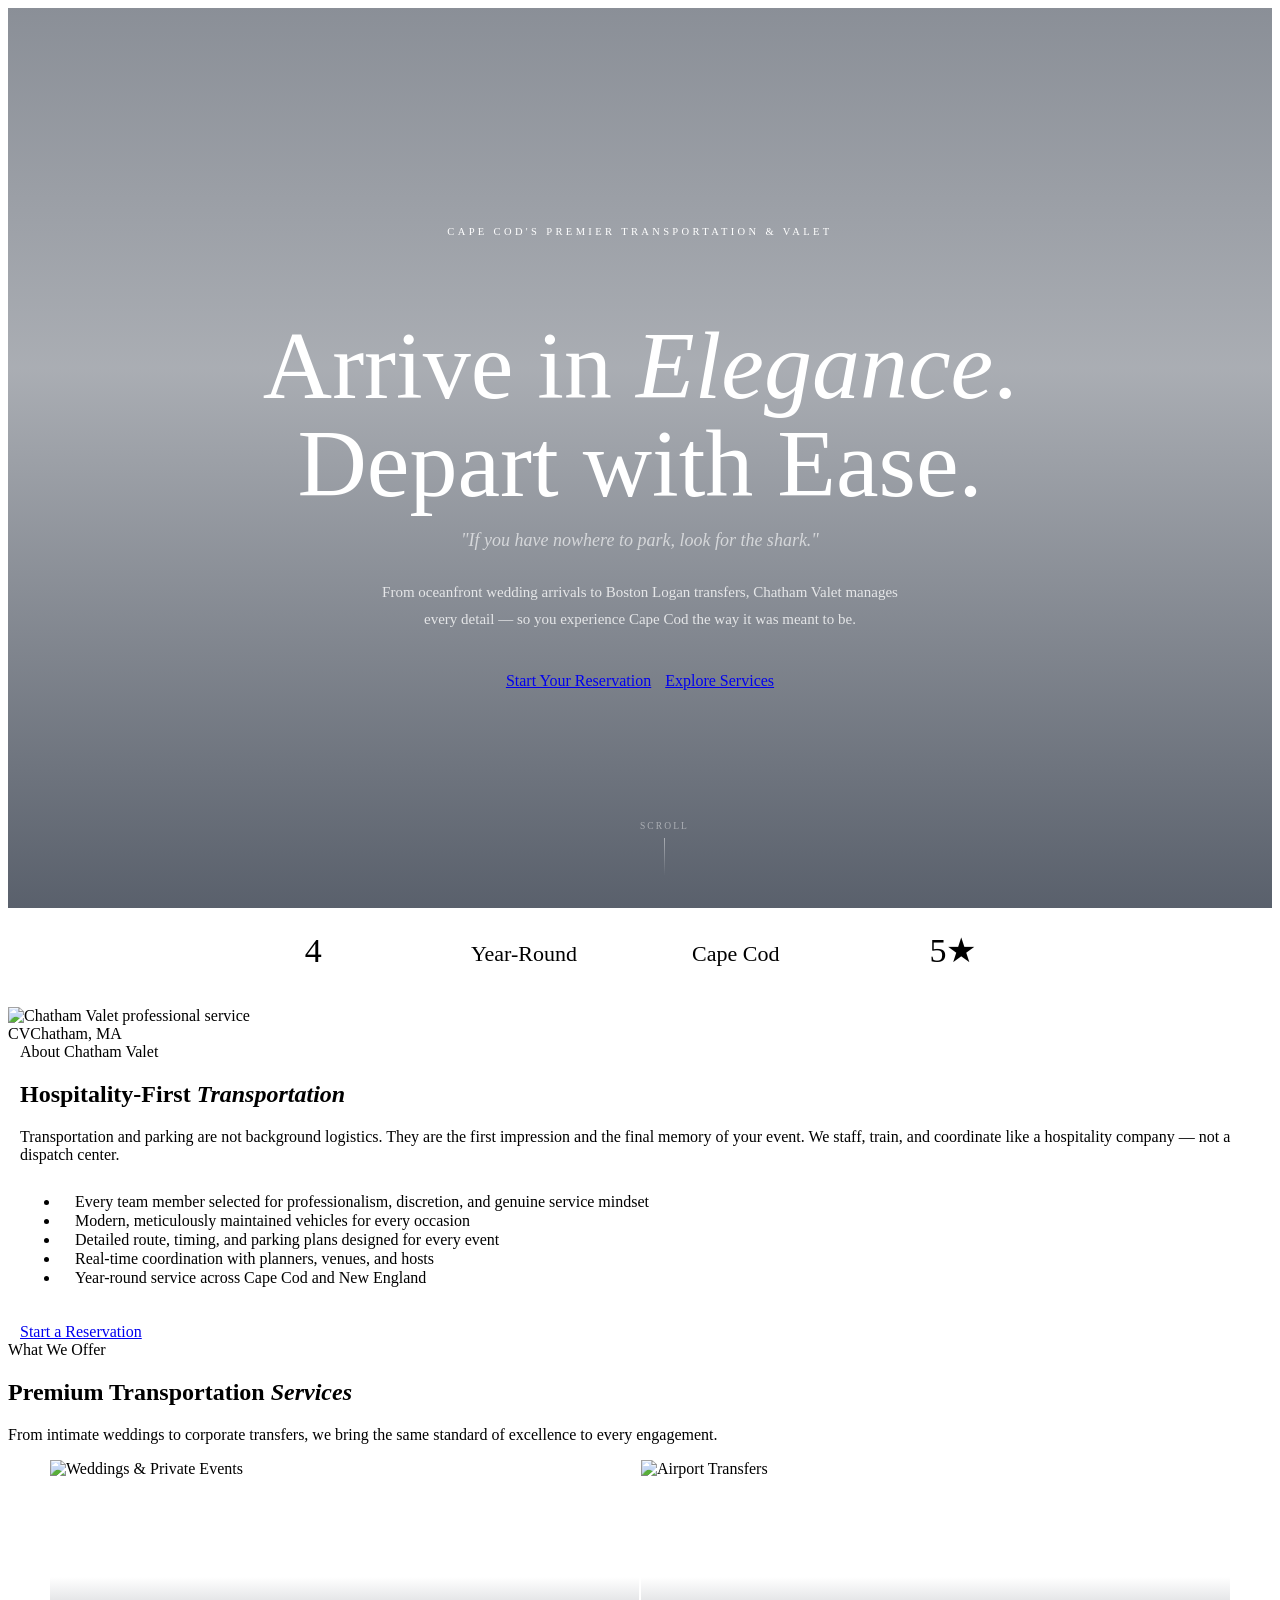
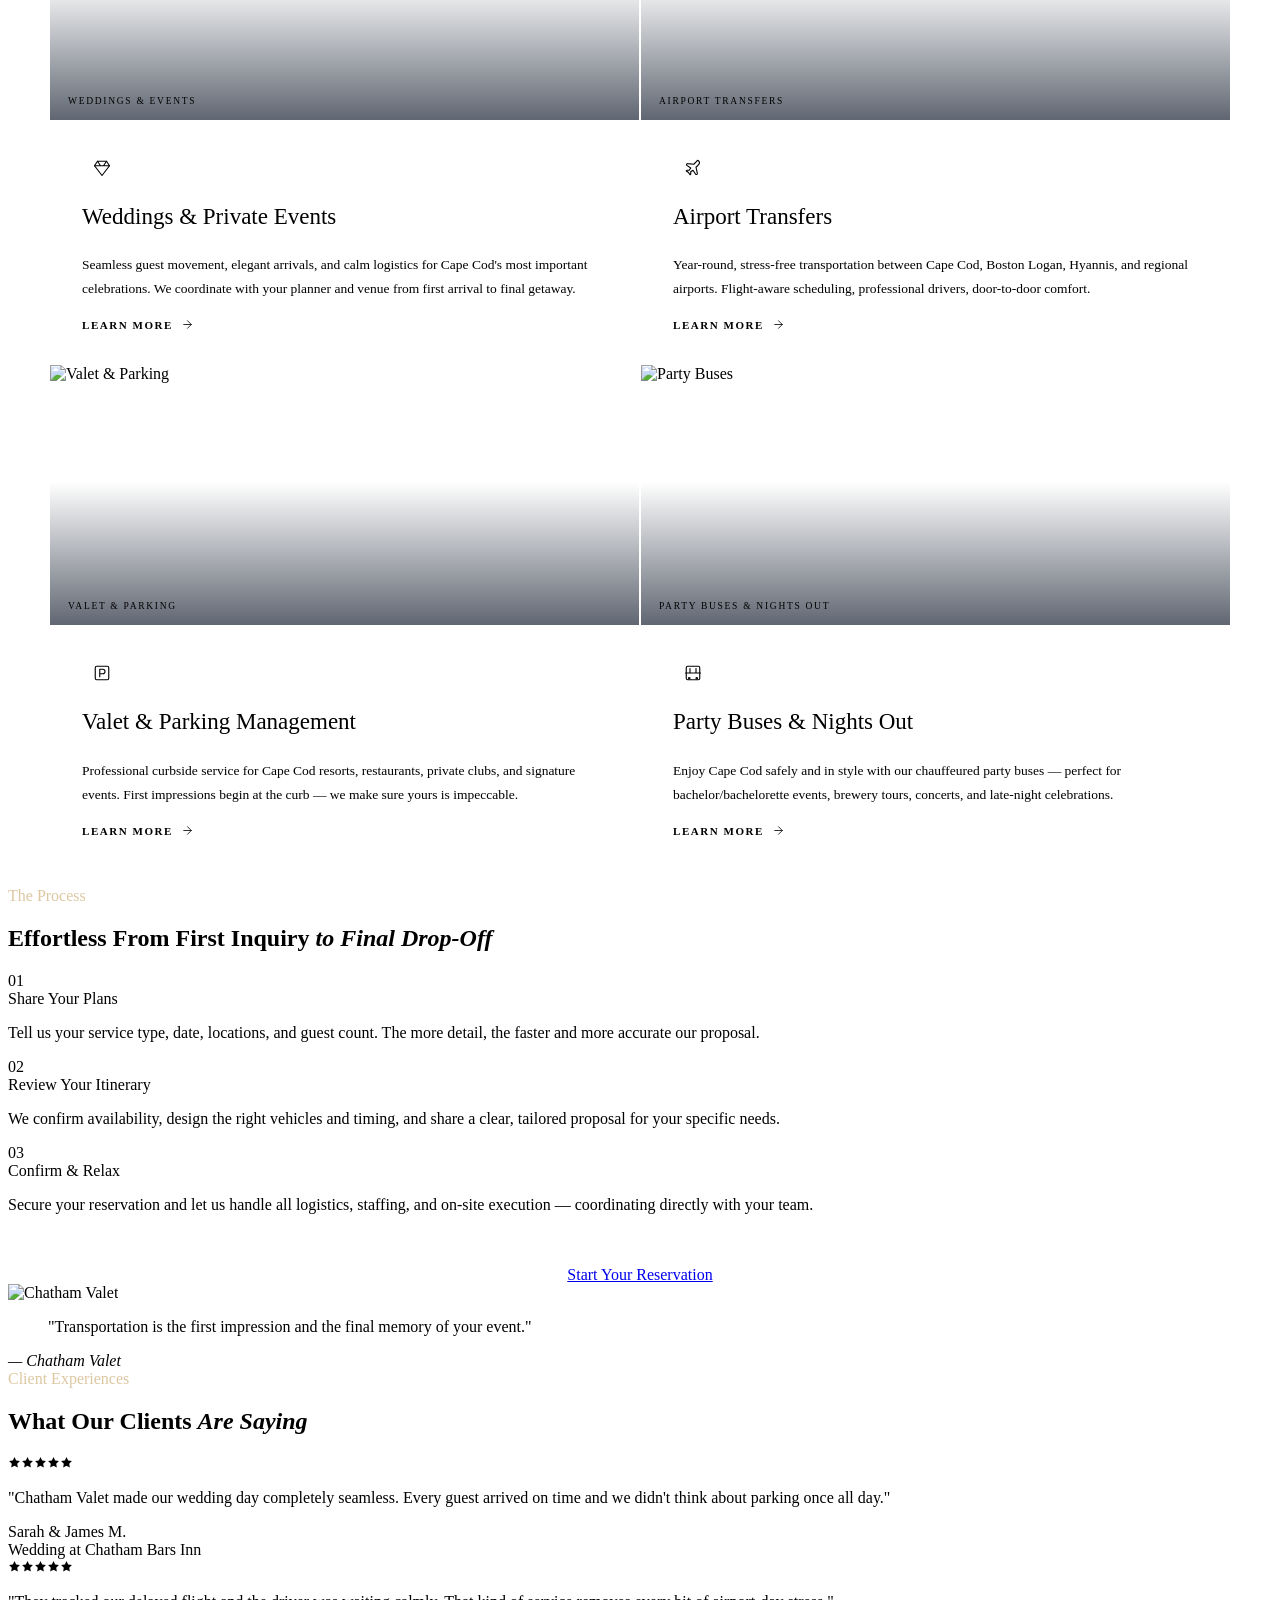
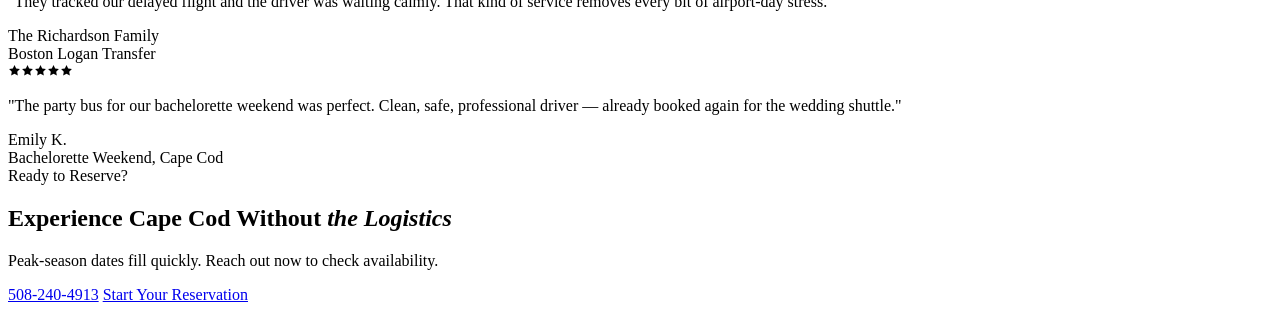
==== commit 8a4a3a8d: "Deploy index.html" ====
--- a/index.html
+++ b/index.html
@@ -4,1184 +4,76 @@
 <meta charset="UTF-8">
 <meta name="viewport" content="width=device-width, initial-scale=1.0">
 <title>Chatham Valet — Cape Cod's Premier Transportation & Valet Service</title>
-<link href="https://fonts.googleapis.com/css2?family=Cormorant+Garamond:ital,wght@0,300;0,400;0,500;0,600;0,700;1,300;1,400;1,500&family=Inter:wght@300;400;500;600&display=swap" rel="stylesheet">
+<link rel="stylesheet" href="cv-shared.css">
 <style>
-  :root {
-    --navy:    #0b1526;
-    --navy2:   #111f36;
-    --navy3:   #162844;
-    --gold:    #c9a96e;
-    --gold2:   #e2c48a;
-    --gold3:   #a8843a;
-    --cream:   #f8f4ee;
-    --cream2:  #f0ead9;
-    --warm:    #faf7f2;
-    --white:   #ffffff;
-    --text:    #2c2c2c;
-    --mid:     #6b6b6b;
-    --border:  #e0d8ca;
-    --card:    #ffffff;
-  }
-
-  *, *::before, *::after { box-sizing: border-box; margin: 0; padding: 0; }
-
-  html { scroll-behavior: smooth; }
-
-  body {
-    font-family: 'Inter', sans-serif;
-    color: var(--text);
-    background: var(--white);
-    overflow-x: hidden;
-  }
-
-  /* ─── SVG SPRITE ─── */
-  .svg-sprite { display: none; }
-
-  /* ─── TOPBAR ─── */
-  .topbar {
-    background: var(--navy);
-    color: rgba(255,255,255,0.7);
-    font-size: 12px;
-    letter-spacing: 0.08em;
-    padding: 9px 40px;
-    display: flex;
-    align-items: center;
-    justify-content: space-between;
-  }
-  .topbar a { color: var(--gold); text-decoration: none; }
-  .topbar-left { display: flex; gap: 28px; align-items: center; }
-  .topbar-left span { display: flex; align-items: center; gap: 7px; }
-  .topbar svg { width: 13px; height: 13px; opacity: 0.7; }
-
-  /* ─── NAV ─── */
-  nav {
-    position: fixed;
-    top: 0; left: 0; right: 0;
-    z-index: 1000;
-    transition: all 0.4s ease;
-  }
-  nav.scrolled {
-    background: rgba(11, 21, 38, 0.97);
-    backdrop-filter: blur(12px);
-    box-shadow: 0 2px 40px rgba(0,0,0,0.3);
-  }
-  nav.scrolled .topbar { display: none; }
-  .nav-inner {
-    display: flex;
-    align-items: center;
-    justify-content: space-between;
-    padding: 0 40px;
-    height: 72px;
-    background: transparent;
-    transition: background 0.4s;
-  }
-  nav.scrolled .nav-inner { height: 64px; }
-  .nav-logo {
-    display: flex;
-    align-items: center;
-    gap: 12px;
-    text-decoration: none;
-  }
-  .nav-logo img {
-    height: 44px;
-    width: auto;
-    filter: brightness(0) invert(1);
-  }
-  .nav-links {
-    display: flex;
-    align-items: center;
-    gap: 32px;
-    list-style: none;
-  }
-  .nav-links a {
-    color: rgba(255,255,255,0.85);
-    text-decoration: none;
-    font-size: 12px;
-    letter-spacing: 0.12em;
-    text-transform: uppercase;
-    font-weight: 500;
-    transition: color 0.2s;
-    position: relative;
-  }
-  .nav-links a::after {
-    content: '';
-    position: absolute;
-    bottom: -4px; left: 0; right: 0;
-    height: 1px;
-    background: var(--gold);
-    transform: scaleX(0);
-    transition: transform 0.3s;
-  }
-  .nav-links a:hover { color: var(--gold); }
-  .nav-links a:hover::after { transform: scaleX(1); }
-  .nav-cta {
-    background: var(--gold);
-    color: var(--navy) !important;
-    padding: 10px 22px;
-    letter-spacing: 0.1em;
-    font-weight: 600;
-    transition: background 0.2s, transform 0.2s !important;
-  }
-  .nav-cta::after { display: none !important; }
-  .nav-cta:hover { background: var(--gold2) !important; transform: translateY(-1px); }
-
-  /* ─── HERO ─── */
-  .hero {
-    position: relative;
-    height: 100vh;
-    min-height: 680px;
-    display: flex;
-    align-items: center;
-    justify-content: center;
-    overflow: hidden;
-  }
-  .hero-video-wrap {
-    position: absolute;
-    inset: 0;
-    z-index: 0;
-  }
-  .hero-video-wrap video {
-    width: 100%;
-    height: 100%;
-    object-fit: cover;
-    object-position: center;
-  }
-  .hero-overlay {
-    position: absolute;
-    inset: 0;
-    background: linear-gradient(
-      to bottom,
-      rgba(11,21,38,0.55) 0%,
-      rgba(11,21,38,0.4) 40%,
-      rgba(11,21,38,0.65) 100%
-    );
-    z-index: 1;
-  }
-  .hero-content {
-    position: relative;
-    z-index: 2;
-    text-align: center;
-    color: var(--white);
-    max-width: 820px;
-    padding: 0 24px;
-  }
-  .hero-eyebrow {
-    font-size: 11px;
-    letter-spacing: 0.3em;
-    text-transform: uppercase;
-    color: var(--gold);
-    margin-bottom: 20px;
-    font-weight: 500;
-    opacity: 0;
-    animation: fadeUp 0.8s 0.3s forwards;
-  }
-  .hero-title {
-    font-family: 'Cormorant Garamond', serif;
-    font-size: clamp(48px, 7vw, 88px);
-    font-weight: 300;
-    line-height: 1.05;
-    margin-bottom: 10px;
-    opacity: 0;
-    animation: fadeUp 0.9s 0.5s forwards;
-  }
-  .hero-title em {
-    font-style: italic;
-    color: var(--gold2);
-  }
-  .hero-tagline {
-    font-family: 'Cormorant Garamond', serif;
-    font-size: clamp(14px, 2vw, 18px);
-    font-style: italic;
-    color: rgba(255,255,255,0.75);
-    margin-bottom: 32px;
-    letter-spacing: 0.05em;
-    opacity: 0;
-    animation: fadeUp 0.9s 0.7s forwards;
-  }
-  .hero-sub {
-    font-size: 15px;
-    color: rgba(255,255,255,0.8);
-    line-height: 1.7;
-    max-width: 560px;
-    margin: 0 auto 40px;
-    font-weight: 300;
-    opacity: 0;
-    animation: fadeUp 0.9s 0.9s forwards;
-  }
-  .hero-btns {
-    display: flex;
-    gap: 16px;
-    justify-content: center;
-    flex-wrap: wrap;
-    opacity: 0;
-    animation: fadeUp 0.9s 1.1s forwards;
-  }
-  .btn-primary {
-    background: var(--gold);
-    color: var(--navy);
-    padding: 15px 34px;
-    font-size: 12px;
-    letter-spacing: 0.15em;
-    text-transform: uppercase;
-    font-weight: 600;
-    text-decoration: none;
-    transition: background 0.2s, transform 0.2s;
-    display: inline-block;
-  }
-  .btn-primary:hover { background: var(--gold2); transform: translateY(-2px); }
-  .btn-outline {
-    border: 1px solid rgba(255,255,255,0.5);
-    color: var(--white);
-    padding: 15px 34px;
-    font-size: 12px;
-    letter-spacing: 0.15em;
-    text-transform: uppercase;
-    font-weight: 500;
-    text-decoration: none;
-    transition: border-color 0.2s, background 0.2s, transform 0.2s;
-    display: inline-block;
-  }
-  .btn-outline:hover { border-color: var(--gold); color: var(--gold); transform: translateY(-2px); }
-  .hero-scroll-indicator {
-    position: absolute;
-    bottom: 36px;
-    left: 50%;
-    transform: translateX(-50%);
-    z-index: 2;
-    display: flex;
-    flex-direction: column;
-    align-items: center;
-    gap: 8px;
-    opacity: 0;
-    animation: fadeUp 1s 1.5s forwards;
-  }
-  .hero-scroll-indicator span {
-    font-size: 10px;
-    letter-spacing: 0.2em;
-    text-transform: uppercase;
-    color: rgba(255,255,255,0.5);
-  }
-  .scroll-line {
-    width: 1px;
-    height: 40px;
-    background: linear-gradient(to bottom, rgba(255,255,255,0.5), transparent);
-    animation: scrollPulse 2s infinite;
-  }
-
-  /* ─── DIVIDER ─── */
-  .gold-divider {
-    display: flex;
-    align-items: center;
-    gap: 16px;
-    justify-content: center;
-    margin: 0 auto 28px;
-  }
-  .gold-divider::before, .gold-divider::after {
-    content: '';
-    display: block;
-    width: 60px;
-    height: 1px;
-    background: var(--gold);
-    opacity: 0.5;
-  }
-  .gold-divider svg { color: var(--gold); width: 14px; height: 14px; }
-
-  /* ─── BRAND STRIP ─── */
-  .brand-strip {
-    background: var(--navy);
-    padding: 28px 40px;
-    display: flex;
-    align-items: center;
-    justify-content: center;
-    gap: 60px;
-    flex-wrap: wrap;
-  }
-  .brand-strip-item {
-    display: flex;
-    flex-direction: column;
-    align-items: center;
-    gap: 4px;
-    color: var(--white);
-  }
-  .brand-strip-item .num {
-    font-family: 'Cormorant Garamond', serif;
-    font-size: 36px;
-    font-weight: 300;
-    color: var(--gold);
-    line-height: 1;
-  }
-  .brand-strip-item .label {
-    font-size: 10px;
-    letter-spacing: 0.15em;
-    text-transform: uppercase;
-    color: rgba(255,255,255,0.6);
-  }
-  .brand-strip-divider {
-    width: 1px;
-    height: 40px;
-    background: rgba(255,255,255,0.15);
-  }
-
-  /* ─── SECTIONS ─── */
-  section { overflow: hidden; }
-
-  .section-eyebrow {
-    font-size: 10px;
-    letter-spacing: 0.3em;
-    text-transform: uppercase;
-    color: var(--gold3);
-    margin-bottom: 12px;
-    font-weight: 500;
-  }
-  .section-title {
-    font-family: 'Cormorant Garamond', serif;
-    font-size: clamp(32px, 4.5vw, 52px);
-    font-weight: 400;
-    line-height: 1.15;
-    color: var(--navy);
-    margin-bottom: 18px;
-  }
-  .section-title em { font-style: italic; color: var(--gold3); }
-  .section-title-light { color: var(--white); }
-  .section-title-light em { color: var(--gold2); }
-  .section-sub {
-    font-size: 15px;
-    line-height: 1.75;
-    color: var(--mid);
-    max-width: 560px;
-    font-weight: 300;
-  }
-  .section-sub-center { margin: 0 auto; text-align: center; }
-  .section-sub-light { color: rgba(255,255,255,0.7); }
-
-  /* ─── INTRO SECTION ─── */
-  .intro {
-    background: var(--cream);
-    padding: 100px 40px;
-  }
-  .intro-inner {
-    max-width: 1200px;
-    margin: 0 auto;
-    display: grid;
-    grid-template-columns: 1fr 1fr;
-    gap: 80px;
-    align-items: center;
-  }
-  .intro-image {
-    position: relative;
-  }
-  .intro-image img {
-    width: 100%;
-    height: 520px;
-    object-fit: cover;
-    display: block;
-  }
-  .intro-image-badge {
-    position: absolute;
-    bottom: -24px;
-    right: -24px;
-    background: var(--gold);
-    color: var(--navy);
-    width: 120px;
-    height: 120px;
-    display: flex;
-    flex-direction: column;
-    align-items: center;
-    justify-content: center;
-    text-align: center;
-  }
-  .intro-image-badge .big { font-family: 'Cormorant Garamond', serif; font-size: 36px; font-weight: 600; line-height: 1; }
-  .intro-image-badge .small { font-size: 9px; letter-spacing: 0.15em; text-transform: uppercase; margin-top: 4px; }
-  .intro-text { padding-left: 20px; }
-  .intro-list { margin-top: 28px; list-style: none; display: flex; flex-direction: column; gap: 14px; }
-  .intro-list li {
-    display: flex;
-    align-items: flex-start;
-    gap: 12px;
-    font-size: 14px;
-    color: var(--text);
-    line-height: 1.6;
-  }
-  .intro-list svg { color: var(--gold); flex-shrink: 0; margin-top: 3px; width: 16px; height: 16px; }
-
-  /* ─── SERVICES ─── */
-  .services {
-    background: var(--white);
-    padding: 100px 40px;
-  }
-  .services-header {
-    text-align: center;
-    max-width: 640px;
-    margin: 0 auto 64px;
-  }
-  .services-grid {
-    max-width: 1200px;
-    margin: 0 auto;
-    display: grid;
-    grid-template-columns: repeat(2, 1fr);
-    gap: 2px;
-    background: var(--border);
-  }
-  .service-card {
-    background: var(--white);
-    overflow: hidden;
-    display: flex;
-    flex-direction: column;
-    transition: box-shadow 0.3s;
-    cursor: default;
-  }
-  .service-card:hover { box-shadow: 0 8px 40px rgba(11,21,38,0.12); z-index: 1; position: relative; }
-  .service-card-image {
-    position: relative;
-    height: 280px;
-    overflow: hidden;
-  }
-  .service-card-image img {
-    width: 100%;
-    height: 100%;
-    object-fit: cover;
-    transition: transform 0.6s ease;
-  }
-  .service-card:hover .service-card-image img { transform: scale(1.04); }
-  .service-card-image-overlay {
-    position: absolute;
-    inset: 0;
-    background: linear-gradient(to top, rgba(11,21,38,0.6) 0%, transparent 50%);
-  }
-  .service-card-label {
-    position: absolute;
-    bottom: 16px;
-    left: 20px;
-    font-size: 10px;
-    letter-spacing: 0.2em;
-    text-transform: uppercase;
-    color: var(--gold);
-    font-weight: 500;
-  }
-  .service-card-body {
-    padding: 32px 36px 36px;
-    flex: 1;
-    display: flex;
-    flex-direction: column;
-  }
-  .service-card-icon {
-    width: 42px;
-    height: 42px;
-    background: var(--cream2);
-    display: flex;
-    align-items: center;
-    justify-content: center;
-    margin-bottom: 18px;
-    flex-shrink: 0;
-  }
-  .service-card-icon svg { width: 20px; height: 20px; color: var(--gold3); }
-  .service-card-title {
-    font-family: 'Cormorant Garamond', serif;
-    font-size: 24px;
-    font-weight: 500;
-    color: var(--navy);
-    margin-bottom: 12px;
-  }
-  .service-card-desc {
-    font-size: 14px;
-    line-height: 1.75;
-    color: var(--mid);
-    margin-bottom: 20px;
-    font-weight: 300;
-    flex: 1;
-  }
-  .service-card-list { list-style: none; margin-bottom: 24px; display: flex; flex-direction: column; gap: 8px; }
-  .service-card-list li {
-    display: flex;
-    align-items: flex-start;
-    gap: 8px;
-    font-size: 13px;
-    color: var(--text);
-    line-height: 1.5;
-  }
-  .service-card-list svg { color: var(--gold); flex-shrink: 0; margin-top: 2px; width: 12px; height: 12px; }
-  .service-card-link {
-    display: inline-flex;
-    align-items: center;
-    gap: 8px;
-    font-size: 11px;
-    letter-spacing: 0.15em;
-    text-transform: uppercase;
-    color: var(--gold3);
-    text-decoration: none;
-    font-weight: 600;
-    margin-top: auto;
-    transition: gap 0.2s;
-  }
-  .service-card-link svg { width: 14px; height: 14px; transition: transform 0.2s; }
-  .service-card-link:hover { gap: 12px; }
-  .service-card-link:hover svg { transform: translateX(3px); }
-
-  /* ─── HOW IT WORKS ─── */
-  .how {
-    background: var(--navy);
-    padding: 100px 40px;
-  }
-  .how-inner {
-    max-width: 1200px;
-    margin: 0 auto;
-  }
-  .how-header {
-    text-align: center;
-    margin-bottom: 64px;
-  }
-  .how-steps {
-    display: grid;
-    grid-template-columns: repeat(3, 1fr);
-    gap: 0;
-    position: relative;
-  }
-  .how-steps::before {
-    content: '';
-    position: absolute;
-    top: 28px;
-    left: calc(16.66% + 20px);
-    right: calc(16.66% + 20px);
-    height: 1px;
-    background: linear-gradient(to right, var(--gold), rgba(201,169,110,0.3), var(--gold));
-    opacity: 0.35;
-  }
-  .how-step {
-    padding: 0 32px;
-    text-align: center;
-    position: relative;
-  }
-  .how-step-num {
-    width: 56px;
-    height: 56px;
-    border: 1px solid var(--gold);
-    color: var(--gold);
-    font-family: 'Cormorant Garamond', serif;
-    font-size: 22px;
-    font-weight: 400;
-    display: flex;
-    align-items: center;
-    justify-content: center;
-    margin: 0 auto 24px;
-    background: var(--navy);
-    position: relative;
-    z-index: 1;
-  }
-  .how-step-title {
-    font-family: 'Cormorant Garamond', serif;
-    font-size: 22px;
-    font-weight: 500;
-    color: var(--white);
-    margin-bottom: 12px;
-  }
-  .how-step-desc {
-    font-size: 14px;
-    line-height: 1.7;
-    color: rgba(255,255,255,0.55);
-    font-weight: 300;
-  }
-
-  /* ─── IMAGE BANNER ─── */
-  .image-banner {
-    height: 440px;
-    position: relative;
-    overflow: hidden;
-  }
-  .image-banner img {
-    width: 100%;
-    height: 100%;
-    object-fit: cover;
-    object-position: center 30%;
-  }
-  .image-banner-overlay {
-    position: absolute;
-    inset: 0;
-    background: linear-gradient(to right, rgba(11,21,38,0.75) 0%, rgba(11,21,38,0.2) 60%, rgba(11,21,38,0.1) 100%);
-    display: flex;
-    align-items: center;
-    padding: 0 80px;
-  }
-  .image-banner-content { max-width: 520px; }
-  .image-banner-content blockquote {
-    font-family: 'Cormorant Garamond', serif;
-    font-size: clamp(22px, 3vw, 34px);
-    font-style: italic;
-    color: var(--white);
-    font-weight: 300;
-    line-height: 1.4;
-    margin-bottom: 20px;
-  }
-  .image-banner-content cite {
-    font-size: 11px;
-    letter-spacing: 0.2em;
-    text-transform: uppercase;
-    color: var(--gold);
-    font-style: normal;
-  }
-
-  /* ─── FLEET ─── */
-  .fleet {
-    background: var(--cream);
-    padding: 100px 40px;
-  }
-  .fleet-inner {
-    max-width: 1200px;
-    margin: 0 auto;
-  }
-  .fleet-header {
-    display: grid;
-    grid-template-columns: 1fr 1fr;
-    gap: 60px;
-    align-items: end;
-    margin-bottom: 60px;
-  }
-  .fleet-grid {
-    display: grid;
-    grid-template-columns: repeat(3, 1fr);
-    gap: 20px;
-  }
-  .fleet-card {
-    background: var(--white);
-    overflow: hidden;
-    border: 1px solid var(--border);
-    transition: box-shadow 0.3s, transform 0.3s;
-  }
-  .fleet-card:hover { box-shadow: 0 12px 40px rgba(11,21,38,0.1); transform: translateY(-3px); }
-  .fleet-card img {
-    width: 100%;
-    height: 200px;
-    object-fit: cover;
-    display: block;
-  }
-  .fleet-card-body { padding: 24px; }
-  .fleet-card-title {
-    font-family: 'Cormorant Garamond', serif;
-    font-size: 20px;
-    color: var(--navy);
-    margin-bottom: 8px;
-  }
-  .fleet-card-desc { font-size: 13px; color: var(--mid); line-height: 1.6; font-weight: 300; }
-
-  /* ─── TESTIMONIALS ─── */
-  .testimonials {
-    background: var(--navy2);
-    padding: 100px 40px;
-  }
-  .testimonials-inner { max-width: 1200px; margin: 0 auto; }
-  .testimonials-header { text-align: center; margin-bottom: 60px; }
-  .testimonials-grid {
-    display: grid;
-    grid-template-columns: repeat(3, 1fr);
-    gap: 24px;
-  }
-  .testimonial-card {
-    background: rgba(255,255,255,0.04);
-    border: 1px solid rgba(201,169,110,0.2);
-    padding: 32px;
-    transition: background 0.3s;
-  }
-  .testimonial-card:hover { background: rgba(255,255,255,0.07); }
-  .testimonial-stars {
-    display: flex;
-    gap: 3px;
-    margin-bottom: 18px;
-  }
-  .testimonial-stars svg { width: 14px; height: 14px; color: var(--gold); }
-  .testimonial-quote {
-    font-family: 'Cormorant Garamond', serif;
-    font-size: 17px;
-    font-style: italic;
-    color: rgba(255,255,255,0.88);
-    line-height: 1.65;
-    margin-bottom: 20px;
-    font-weight: 300;
-  }
-  .testimonial-author {
-    font-size: 11px;
-    letter-spacing: 0.15em;
-    text-transform: uppercase;
-    color: var(--gold);
-    font-weight: 500;
-  }
-  .testimonial-event { font-size: 12px; color: rgba(255,255,255,0.4); margin-top: 3px; }
-
-  /* ─── COVERAGE AREA ─── */
-  .coverage {
-    background: var(--white);
-    padding: 100px 40px;
-  }
-  .coverage-inner {
-    max-width: 1200px;
-    margin: 0 auto;
-    display: grid;
-    grid-template-columns: 1fr 1fr;
-    gap: 80px;
-    align-items: center;
-  }
-  .coverage-map {
-    background: var(--navy);
-    height: 420px;
-    display: flex;
-    align-items: center;
-    justify-content: center;
-    position: relative;
-    overflow: hidden;
-  }
-  .coverage-map img { width: 100%; height: 100%; object-fit: cover; opacity: 0.4; }
-  .coverage-map-overlay {
-    position: absolute;
-    inset: 0;
-    display: flex;
-    align-items: center;
-    justify-content: center;
-    flex-direction: column;
-    gap: 12px;
-    padding: 24px;
-  }
-  .coverage-map-title {
-    font-family: 'Cormorant Garamond', serif;
-    font-size: 28px;
-    color: var(--white);
-    text-align: center;
-    font-style: italic;
-  }
-  .coverage-locations {
-    display: grid;
-    grid-template-columns: repeat(2, 1fr);
-    gap: 6px;
-    width: 100%;
-    max-width: 340px;
-  }
-  .coverage-loc {
-    background: rgba(201,169,110,0.12);
-    border: 1px solid rgba(201,169,110,0.3);
-    padding: 8px 12px;
-    font-size: 11px;
-    letter-spacing: 0.08em;
-    color: rgba(255,255,255,0.8);
-    text-align: center;
-    text-transform: uppercase;
-  }
-  .coverage-right { }
-  .coverage-list { list-style: none; display: flex; flex-direction: column; gap: 14px; margin-top: 28px; }
-  .coverage-list li {
-    display: flex;
-    align-items: center;
-    gap: 14px;
-    font-size: 14px;
-    color: var(--text);
-    line-height: 1.5;
-    padding-bottom: 14px;
-    border-bottom: 1px solid var(--border);
-  }
-  .coverage-list li:last-child { border-bottom: none; }
-  .coverage-list svg { color: var(--gold); width: 16px; height: 16px; flex-shrink: 0; }
-  .coverage-list strong { color: var(--navy); font-weight: 600; }
-
-  /* ─── FAQ ─── */
-  .faq {
-    background: var(--cream);
-    padding: 100px 40px;
-  }
-  .faq-inner {
-    max-width: 820px;
-    margin: 0 auto;
-  }
-  .faq-header { text-align: center; margin-bottom: 56px; }
-  .faq-item {
-    border-bottom: 1px solid var(--border);
-  }
-  .faq-item:first-of-type { border-top: 1px solid var(--border); }
-  .faq-question {
-    width: 100%;
-    background: none;
-    border: none;
-    padding: 22px 0;
-    display: flex;
-    align-items: center;
-    justify-content: space-between;
-    gap: 20px;
-    cursor: pointer;
-    text-align: left;
-    font-family: 'Cormorant Garamond', serif;
-    font-size: 19px;
-    font-weight: 500;
-    color: var(--navy);
-    transition: color 0.2s;
-  }
-  .faq-question:hover { color: var(--gold3); }
-  .faq-question svg {
-    width: 18px;
-    height: 18px;
-    color: var(--gold);
-    flex-shrink: 0;
-    transition: transform 0.3s;
-  }
-  .faq-item.open .faq-question svg { transform: rotate(180deg); }
-  .faq-answer {
-    overflow: hidden;
-    max-height: 0;
-    transition: max-height 0.35s ease, padding 0.35s;
-  }
-  .faq-item.open .faq-answer { max-height: 300px; }
-  .faq-answer p {
-    font-size: 14px;
-    line-height: 1.8;
-    color: var(--mid);
-    padding-bottom: 24px;
-    font-weight: 300;
-  }
-
-  /* ─── CTA BAND ─── */
-  .cta-band {
-    background: var(--gold);
-    padding: 60px 40px;
-    text-align: center;
-  }
-  .cta-band-eyebrow {
-    font-size: 10px;
-    letter-spacing: 0.3em;
-    text-transform: uppercase;
-    color: var(--navy);
-    opacity: 0.7;
-    margin-bottom: 12px;
-  }
-  .cta-band h2 {
-    font-family: 'Cormorant Garamond', serif;
-    font-size: clamp(28px, 4vw, 46px);
-    color: var(--navy);
-    font-weight: 400;
-    margin-bottom: 8px;
-  }
-  .cta-band h2 em { font-style: italic; }
-  .cta-band p {
-    font-size: 14px;
-    color: rgba(11,21,38,0.7);
-    margin-bottom: 32px;
-  }
-  .cta-band a.btn-dark {
-    background: var(--navy);
-    color: var(--gold);
-    padding: 15px 36px;
-    font-size: 12px;
-    letter-spacing: 0.15em;
-    text-transform: uppercase;
-    font-weight: 600;
-    text-decoration: none;
-    display: inline-block;
-    transition: background 0.2s, transform 0.2s;
-  }
-  .cta-band a.btn-dark:hover { background: var(--navy2); transform: translateY(-2px); }
-  .cta-phone {
-    font-family: 'Cormorant Garamond', serif;
-    font-size: 42px;
-    color: var(--navy);
-    font-weight: 300;
-    margin-bottom: 4px;
-    text-decoration: none;
-    display: block;
-  }
-  .cta-phone:hover { color: var(--navy2); }
-
-  /* ─── CONTACT ─── */
-  .contact {
-    background: var(--navy);
-    padding: 100px 40px;
-  }
-  .contact-inner {
-    max-width: 1200px;
-    margin: 0 auto;
-    display: grid;
-    grid-template-columns: 1fr 1.3fr;
-    gap: 80px;
-  }
-  .contact-info h3 {
-    font-family: 'Cormorant Garamond', serif;
-    font-size: 36px;
-    font-weight: 400;
-    color: var(--white);
-    margin-bottom: 20px;
-  }
-  .contact-info p {
-    font-size: 14px;
-    color: rgba(255,255,255,0.6);
-    line-height: 1.7;
-    margin-bottom: 32px;
-    font-weight: 300;
-  }
-  .contact-details { list-style: none; display: flex; flex-direction: column; gap: 16px; }
-  .contact-details li {
-    display: flex;
-    align-items: flex-start;
-    gap: 14px;
-    font-size: 14px;
-    color: rgba(255,255,255,0.75);
-    line-height: 1.5;
-  }
-  .contact-details svg { width: 16px; height: 16px; color: var(--gold); flex-shrink: 0; margin-top: 2px; }
-  .contact-details a { color: var(--gold); text-decoration: none; }
-  .contact-form { }
-  .form-row { display: grid; grid-template-columns: 1fr 1fr; gap: 16px; margin-bottom: 16px; }
-  .form-group { display: flex; flex-direction: column; gap: 7px; margin-bottom: 0; }
-  .form-group.full { grid-column: 1 / -1; }
-  .form-group label {
-    font-size: 10px;
-    letter-spacing: 0.15em;
-    text-transform: uppercase;
-    color: rgba(255,255,255,0.5);
-    font-weight: 500;
-  }
-  .form-group input,
-  .form-group select,
-  .form-group textarea {
-    background: rgba(255,255,255,0.05);
-    border: 1px solid rgba(255,255,255,0.12);
-    color: var(--white);
-    padding: 13px 16px;
-    font-size: 14px;
-    font-family: 'Inter', sans-serif;
-    font-weight: 300;
-    outline: none;
-    transition: border-color 0.2s;
-    -webkit-appearance: none;
-  }
-  .form-group input:focus,
-  .form-group select:focus,
-  .form-group textarea:focus { border-color: var(--gold); }
-  .form-group select { cursor: pointer; }
-  .form-group select option { background: var(--navy); color: var(--white); }
-  .form-group textarea { resize: vertical; min-height: 110px; }
-  .form-group input::placeholder,
-  .form-group textarea::placeholder { color: rgba(255,255,255,0.25); }
-  .form-submit {
-    margin-top: 8px;
-    background: var(--gold);
-    color: var(--navy);
-    border: none;
-    padding: 16px 36px;
-    font-size: 12px;
-    letter-spacing: 0.15em;
-    text-transform: uppercase;
-    font-weight: 600;
-    cursor: pointer;
-    font-family: 'Inter', sans-serif;
-    transition: background 0.2s, transform 0.2s;
-    width: 100%;
-  }
-  .form-submit:hover { background: var(--gold2); transform: translateY(-1px); }
-
-  /* ─── FOOTER ─── */
-  footer {
-    background: var(--navy);
-    border-top: 1px solid rgba(255,255,255,0.06);
-    padding: 60px 40px 32px;
-  }
-  .footer-inner {
-    max-width: 1200px;
-    margin: 0 auto;
-  }
-  .footer-top {
-    display: grid;
-    grid-template-columns: 1.4fr 1fr 1fr 1fr;
-    gap: 48px;
-    padding-bottom: 48px;
-    border-bottom: 1px solid rgba(255,255,255,0.08);
-    margin-bottom: 32px;
-  }
-  .footer-brand img { height: 50px; filter: brightness(0) invert(1); margin-bottom: 16px; }
-  .footer-brand p {
-    font-family: 'Cormorant Garamond', serif;
-    font-style: italic;
-    font-size: 16px;
-    color: rgba(255,255,255,0.5);
-    line-height: 1.5;
-    margin-bottom: 20px;
-  }
-  .footer-social { display: flex; gap: 12px; }
-  .footer-social a {
-    width: 36px; height: 36px;
-    border: 1px solid rgba(255,255,255,0.15);
-    display: flex; align-items: center; justify-content: center;
-    color: rgba(255,255,255,0.5);
-    text-decoration: none;
-    font-size: 12px;
-    transition: border-color 0.2s, color 0.2s;
-  }
-  .footer-social a:hover { border-color: var(--gold); color: var(--gold); }
-  .footer-social svg { width: 15px; height: 15px; }
-  .footer-col h4 {
-    font-size: 10px;
-    letter-spacing: 0.2em;
-    text-transform: uppercase;
-    color: var(--gold);
-    margin-bottom: 18px;
-    font-weight: 500;
-  }
-  .footer-col ul { list-style: none; display: flex; flex-direction: column; gap: 10px; }
-  .footer-col li a {
-    font-size: 13px;
-    color: rgba(255,255,255,0.5);
-    text-decoration: none;
-    transition: color 0.2s;
-  }
-  .footer-col li a:hover { color: var(--gold); }
-  .footer-bottom {
-    display: flex;
-    align-items: center;
-    justify-content: space-between;
-    font-size: 12px;
-    color: rgba(255,255,255,0.3);
-  }
-  .footer-bottom a { color: rgba(255,255,255,0.3); text-decoration: none; }
-  .footer-bottom a:hover { color: var(--gold); }
-
-  /* ─── ANIMATIONS ─── */
-  @keyframes fadeUp {
-    from { opacity: 0; transform: translateY(20px); }
-    to   { opacity: 1; transform: translateY(0); }
-  }
-  @keyframes scrollPulse {
-    0%,100% { opacity: 0.5; }
-    50%      { opacity: 1; }
-  }
-  .reveal {
-    opacity: 0;
-    transform: translateY(28px);
-    transition: opacity 0.75s ease, transform 0.75s ease;
-  }
-  .reveal.in { opacity: 1; transform: none; }
-  .rl { opacity: 0; transform: translateX(-30px); transition: opacity 0.75s ease, transform 0.75s ease; }
-  .rl.in { opacity: 1; transform: none; }
-  .rr { opacity: 0; transform: translateX(30px); transition: opacity 0.75s ease, transform 0.75s ease; }
-  .rr.in { opacity: 1; transform: none; }
-  .d1 { transition-delay: 0.1s; }
-  .d2 { transition-delay: 0.2s; }
-  .d3 { transition-delay: 0.3s; }
-  .d4 { transition-delay: 0.4s; }
-
-  /* ─── RESPONSIVE ─── */
-  @media (max-width: 1024px) {
-    .services-grid { grid-template-columns: 1fr; }
-    .service-card-image { height: 240px; }
-    .intro-inner, .coverage-inner { grid-template-columns: 1fr; gap: 48px; }
-    .intro-image img { height: 400px; }
-    .intro-text { padding-left: 0; }
-    .fleet-header { grid-template-columns: 1fr; gap: 20px; }
-    .fleet-grid { grid-template-columns: repeat(2, 1fr); }
-    .contact-inner { grid-template-columns: 1fr; gap: 48px; }
-    .footer-top { grid-template-columns: 1fr 1fr; }
-    .how-steps { grid-template-columns: 1fr; gap: 40px; }
-    .how-steps::before { display: none; }
-    .testimonials-grid { grid-template-columns: 1fr; }
-  }
-  @media (max-width: 768px) {
-    .topbar { display: none; }
-    .nav-inner { padding: 0 20px; }
-    .nav-links { display: none; }
-    .brand-strip { gap: 32px; padding: 24px 20px; }
-    .brand-strip-divider { display: none; }
-    .services, .how, .fleet, .testimonials, .faq, .coverage, .contact { padding: 64px 20px; }
-    .intro { padding: 64px 20px; }
-    .services-grid { grid-template-columns: 1fr; }
-    .fleet-grid { grid-template-columns: 1fr; }
-    .form-row { grid-template-columns: 1fr; }
-    .footer-top { grid-template-columns: 1fr; gap: 32px; }
-    .footer-bottom { flex-direction: column; gap: 12px; text-align: center; }
-    .image-banner-overlay { padding: 0 24px; }
-    .coverage-inner { grid-template-columns: 1fr; }
-  }
+/* ── HOME-SPECIFIC STYLES ── */
+.hero {
+  position: relative; height: 100vh; min-height: 680px;
+  display: flex; align-items: center; justify-content: center; overflow: hidden;
+}
+.hero-video-wrap { position: absolute; inset: 0; }
+.hero-video-wrap video { width: 100%; height: 100%; object-fit: cover; }
+.hero-overlay {
+  position: absolute; inset: 0;
+  background: linear-gradient(to bottom, rgba(11,21,38,0.48) 0%, rgba(11,21,38,0.35) 40%, rgba(11,21,38,0.68) 100%);
+}
+.hero-content { position: relative; z-index: 2; text-align: center; color: #fff; max-width: 840px; padding: 0 24px; }
+.hero-eyebrow { font-size: 10.5px; letter-spacing: 0.32em; text-transform: uppercase; color: var(--gold); margin-bottom: 20px; font-weight: 500; opacity: 0; animation: fadeUp 0.8s 0.3s forwards; }
+.hero-title { font-family: 'Cormorant Garamond', serif; font-size: clamp(52px, 8vw, 96px); font-weight: 300; line-height: 1.02; margin-bottom: 12px; opacity: 0; animation: fadeUp 0.9s 0.5s forwards; }
+.hero-title em { font-style: italic; color: var(--gold2); }
+.hero-tagline { font-family: 'Cormorant Garamond', serif; font-size: clamp(14px, 2vw, 18px); font-style: italic; color: rgba(255,255,255,0.62); margin-bottom: 28px; opacity: 0; animation: fadeUp 0.9s 0.7s forwards; }
+.hero-sub { font-size: 15px; color: rgba(255,255,255,0.78); line-height: 1.75; max-width: 540px; margin: 0 auto 40px; font-weight: 300; opacity: 0; animation: fadeUp 0.9s 0.9s forwards; }
+.hero-btns { display: flex; gap: 14px; justify-content: center; flex-wrap: wrap; opacity: 0; animation: fadeUp 0.9s 1.1s forwards; }
+.hero-scroll { position: absolute; bottom: 32px; left: 50%; transform: translateX(-50%); z-index: 2; display: flex; flex-direction: column; align-items: center; gap: 7px; opacity: 0; animation: fadeUp 0.9s 1.4s forwards; }
+.hero-scroll span { font-size: 9.5px; letter-spacing: 0.22em; text-transform: uppercase; color: rgba(255,255,255,0.45); }
+.scroll-line { width: 1px; height: 38px; background: linear-gradient(to bottom, rgba(255,255,255,0.45), transparent); animation: pulse 2.2s infinite; }
+@keyframes fadeUp { from { opacity: 0; transform: translateY(18px); } to { opacity: 1; transform: none; } }
+@keyframes pulse { 0%,100% { opacity: 0.4; } 50% { opacity: 1; } }
+
+/* brand strip */
+.brand-strip { background: var(--navy); padding: 26px 48px; display: flex; align-items: center; justify-content: center; gap: 56px; flex-wrap: wrap; }
+.bs-item { display: flex; flex-direction: column; align-items: center; gap: 3px; }
+.bs-num { font-family: 'Cormorant Garamond', serif; font-size: 34px; font-weight: 300; color: var(--gold); line-height: 1; }
+.bs-label { font-size: 9.5px; letter-spacing: 0.14em; text-transform: uppercase; color: rgba(255,255,255,0.5); }
+.bs-divider { width: 1px; height: 38px; background: rgba(255,255,255,0.12); }
+
+/* services preview grid */
+.services-grid { display: grid; grid-template-columns: repeat(2, 1fr); gap: 2px; background: var(--border); max-width: 1180px; margin: 0 auto; }
+.svc-card { background: var(--white); overflow: hidden; display: flex; flex-direction: column; }
+.svc-card-img { position: relative; height: 260px; overflow: hidden; }
+.svc-card-img img { width: 100%; height: 100%; object-fit: cover; transition: transform 0.55s; display: block; }
+.svc-card:hover .svc-card-img img { transform: scale(1.04); }
+.svc-card-img-overlay { position: absolute; inset: 0; background: linear-gradient(to top, rgba(11,21,38,0.65) 0%, transparent 55%); }
+.svc-card-tag { position: absolute; bottom: 14px; left: 18px; font-size: 9.5px; letter-spacing: 0.18em; text-transform: uppercase; color: var(--gold); font-weight: 500; }
+.svc-card-body { padding: 28px 32px 32px; flex: 1; display: flex; flex-direction: column; }
+.svc-icon { width: 40px; height: 40px; background: var(--cream2); display: flex; align-items: center; justify-content: center; margin-bottom: 16px; }
+.svc-icon svg { width: 18px; height: 18px; color: var(--gold3); }
+.svc-title { font-family: 'Cormorant Garamond', serif; font-size: 23px; color: var(--navy); margin-bottom: 10px; }
+.svc-desc { font-size: 13.5px; line-height: 1.75; color: var(--mid); margin-bottom: 18px; font-weight: 300; flex: 1; }
+.svc-link { display: inline-flex; align-items: center; gap: 8px; font-size: 11px; letter-spacing: 0.14em; text-transform: uppercase; color: var(--gold3); text-decoration: none; font-weight: 600; margin-top: auto; transition: gap 0.2s; }
+.svc-link svg { width: 13px; height: 13px; transition: transform 0.2s; }
+.svc-link:hover { gap: 13px; }
+.svc-link:hover svg { transform: translateX(3px); }
 </style>
 </head>
-<body>
+<body data-page="index">
+<script src="cv-shared.js"></script>
 
 <!-- SVG SPRITE -->
-<svg class="svg-sprite" xmlns="http://www.w3.org/2000/svg">
-  <symbol id="i-phone" viewBox="0 0 24 24" fill="none" stroke="currentColor" stroke-width="1.5" stroke-linecap="round" stroke-linejoin="round">
-    <path d="M22 16.92v3a2 2 0 01-2.18 2 19.79 19.79 0 01-8.63-3.07A19.5 19.5 0 013.07 9.81a19.79 19.79 0 01-3.07-8.68A2 2 0 012.18 0h3a2 2 0 012 1.72c.127.96.361 1.903.7 2.81a2 2 0 01-.45 2.11L6.91 7.91a16 16 0 006.18 6.18l1.27-1.27a2 2 0 012.11-.45c.907.339 1.85.573 2.81.7A2 2 0 0122 16.92z"/>
-  </symbol>
-  <symbol id="i-mail" viewBox="0 0 24 24" fill="none" stroke="currentColor" stroke-width="1.5" stroke-linecap="round" stroke-linejoin="round">
-    <path d="M4 4h16c1.1 0 2 .9 2 2v12c0 1.1-.9 2-2 2H4c-1.1 0-2-.9-2-2V6c0-1.1.9-2 2-2z"/><polyline points="22,6 12,13 2,6"/>
-  </symbol>
-  <symbol id="i-pin" viewBox="0 0 24 24" fill="none" stroke="currentColor" stroke-width="1.5" stroke-linecap="round" stroke-linejoin="round">
-    <path d="M21 10c0 7-9 13-9 13s-9-6-9-13a9 9 0 0118 0z"/><circle cx="12" cy="10" r="3"/>
-  </symbol>
-  <symbol id="i-clock" viewBox="0 0 24 24" fill="none" stroke="currentColor" stroke-width="1.5" stroke-linecap="round" stroke-linejoin="round">
-    <circle cx="12" cy="12" r="10"/><polyline points="12 6 12 12 16 14"/>
-  </symbol>
-  <symbol id="i-check" viewBox="0 0 24 24" fill="none" stroke="currentColor" stroke-width="2" stroke-linecap="round" stroke-linejoin="round">
-    <polyline points="20 6 9 17 4 12"/>
-  </symbol>
-  <symbol id="i-star" viewBox="0 0 24 24" fill="currentColor" stroke="none">
-    <polygon points="12 2 15.09 8.26 22 9.27 17 14.14 18.18 21.02 12 17.77 5.82 21.02 7 14.14 2 9.27 8.91 8.26 12 2"/>
-  </symbol>
-  <symbol id="i-arrow" viewBox="0 0 24 24" fill="none" stroke="currentColor" stroke-width="1.5" stroke-linecap="round" stroke-linejoin="round">
-    <line x1="5" y1="12" x2="19" y2="12"/><polyline points="12 5 19 12 12 19"/>
-  </symbol>
-  <symbol id="i-chevron-down" viewBox="0 0 24 24" fill="none" stroke="currentColor" stroke-width="1.5" stroke-linecap="round" stroke-linejoin="round">
-    <polyline points="6 9 12 15 18 9"/>
-  </symbol>
-  <symbol id="i-car" viewBox="0 0 24 24" fill="none" stroke="currentColor" stroke-width="1.5" stroke-linecap="round" stroke-linejoin="round">
-    <path d="M5 17H3a2 2 0 01-2-2V9a2 2 0 012-2h2M19 17h2a2 2 0 002-2V9a2 2 0 00-2-2h-2M3 9l2-5h14l2 5"/><circle cx="7.5" cy="17" r="1.5"/><circle cx="16.5" cy="17" r="1.5"/><path d="M3 9h18"/>
-  </symbol>
-  <symbol id="i-plane" viewBox="0 0 24 24" fill="none" stroke="currentColor" stroke-width="1.5" stroke-linecap="round" stroke-linejoin="round">
-    <path d="M17.8 19.2L16 11l3.5-3.5C21 6 21 4 19.5 2.5S18 2 16.5 3.5L13 7 4.8 6.2c-.5-.1-.9.1-1.1.5l-.3.5c-.2.5-.1 1 .3 1.3L9 12l-2 3H4l-1 1 3 2 2 3 1-1v-3l3-2 3.5 5.3c.3.4.8.5 1.3.3l.5-.2c.4-.3.6-.7.5-1.2z"/>
-  </symbol>
-  <symbol id="i-shield" viewBox="0 0 24 24" fill="none" stroke="currentColor" stroke-width="1.5" stroke-linecap="round" stroke-linejoin="round">
-    <path d="M12 22s8-4 8-10V5l-8-3-8 3v7c0 6 8 10 8 10z"/>
-  </symbol>
-  <symbol id="i-bus" viewBox="0 0 24 24" fill="none" stroke="currentColor" stroke-width="1.5" stroke-linecap="round" stroke-linejoin="round">
-    <path d="M8 6v6M16 6v6M2 12h20M3 5c0-1.1.9-2 2-2h14a2 2 0 012 2v14a2 2 0 01-2 2H5a2 2 0 01-2-2V5z"/><circle cx="7" cy="19" r="1"/><circle cx="17" cy="19" r="1"/>
-  </symbol>
-  <symbol id="i-parking" viewBox="0 0 24 24" fill="none" stroke="currentColor" stroke-width="1.5" stroke-linecap="round" stroke-linejoin="round">
-    <rect x="3" y="3" width="18" height="18" rx="2"/><path d="M9 17V7h4a3 3 0 010 6H9"/>
-  </symbol>
-  <symbol id="i-ig" viewBox="0 0 24 24" fill="none" stroke="currentColor" stroke-width="1.5" stroke-linecap="round" stroke-linejoin="round">
-    <rect x="2" y="2" width="20" height="20" rx="5"/><path d="M16 11.37A4 4 0 1112.63 8 4 4 0 0116 11.37z"/><line x1="17.5" y1="6.5" x2="17.51" y2="6.5"/>
-  </symbol>
-  <symbol id="i-fb" viewBox="0 0 24 24" fill="currentColor" stroke="none">
-    <path d="M18 2h-3a5 5 0 00-5 5v3H7v4h3v8h4v-8h3l1-4h-4V7a1 1 0 011-1h3z"/>
-  </symbol>
-  <symbol id="i-diamond" viewBox="0 0 24 24" fill="none" stroke="currentColor" stroke-width="1.5" stroke-linecap="round" stroke-linejoin="round">
-    <path d="M6 3h12l4 6-10 13L2 9z"/><path d="M2 9h20M6 3l4 6m4 0l4-6"/>
-  </symbol>
+<svg style="display:none" xmlns="http://www.w3.org/2000/svg">
+  <symbol id="i-check" viewBox="0 0 24 24" fill="none" stroke="currentColor" stroke-width="2" stroke-linecap="round" stroke-linejoin="round"><polyline points="20 6 9 17 4 12"/></symbol>
+  <symbol id="i-arrow" viewBox="0 0 24 24" fill="none" stroke="currentColor" stroke-width="1.5" stroke-linecap="round" stroke-linejoin="round"><line x1="5" y1="12" x2="19" y2="12"/><polyline points="12 5 19 12 12 19"/></symbol>
+  <symbol id="i-diamond" viewBox="0 0 24 24" fill="none" stroke="currentColor" stroke-width="1.5" stroke-linecap="round" stroke-linejoin="round"><path d="M6 3h12l4 6-10 13L2 9z"/><path d="M2 9h20M6 3l4 6m4 0l4-6"/></symbol>
+  <symbol id="i-star" viewBox="0 0 24 24" fill="currentColor"><polygon points="12 2 15.09 8.26 22 9.27 17 14.14 18.18 21.02 12 17.77 5.82 21.02 7 14.14 2 9.27 8.91 8.26 12 2"/></symbol>
+  <symbol id="i-car" viewBox="0 0 24 24" fill="none" stroke="currentColor" stroke-width="1.5" stroke-linecap="round" stroke-linejoin="round"><path d="M5 17H3a2 2 0 01-2-2V9a2 2 0 012-2h2M19 17h2a2 2 0 002-2V9a2 2 0 00-2-2h-2M3 9l2-5h14l2 5"/><circle cx="7.5" cy="17" r="1.5"/><circle cx="16.5" cy="17" r="1.5"/><path d="M3 9h18"/></symbol>
+  <symbol id="i-plane" viewBox="0 0 24 24" fill="none" stroke="currentColor" stroke-width="1.5" stroke-linecap="round" stroke-linejoin="round"><path d="M17.8 19.2L16 11l3.5-3.5C21 6 21 4 19.5 2.5S18 2 16.5 3.5L13 7 4.8 6.2c-.5-.1-.9.1-1.1.5l-.3.5c-.2.5-.1 1 .3 1.3L9 12l-2 3H4l-1 1 3 2 2 3 1-1v-3l3-2 3.5 5.3c.3.4.8.5 1.3.3l.5-.2c.4-.3.6-.7.5-1.2z"/></symbol>
+  <symbol id="i-parking" viewBox="0 0 24 24" fill="none" stroke="currentColor" stroke-width="1.5" stroke-linecap="round" stroke-linejoin="round"><rect x="3" y="3" width="18" height="18" rx="2"/><path d="M9 17V7h4a3 3 0 010 6H9"/></symbol>
+  <symbol id="i-bus" viewBox="0 0 24 24" fill="none" stroke="currentColor" stroke-width="1.5" stroke-linecap="round" stroke-linejoin="round"><path d="M8 6v6M16 6v6M2 12h20M3 5c0-1.1.9-2 2-2h14a2 2 0 012 2v14a2 2 0 01-2 2H5a2 2 0 01-2-2V5z"/><circle cx="7" cy="19" r="1"/><circle cx="17" cy="19" r="1"/></symbol>
+  <symbol id="i-chevron" viewBox="0 0 24 24" fill="none" stroke="currentColor" stroke-width="1.5" stroke-linecap="round" stroke-linejoin="round"><polyline points="6 9 12 15 18 9"/></symbol>
 </svg>
 
-<!-- NAV -->
-<nav id="mainNav">
-  <div class="topbar">
-    <div class="topbar-left">
-      <span>
-        <svg><use href="#i-phone"/></svg>
-        <a href="tel:5082404913">508-240-4913</a>
-      </span>
-      <span>
-        <svg><use href="#i-mail"/></svg>
-        <a href="mailto:sales@chathamvalet.com">sales@chathamvalet.com</a>
-      </span>
-      <span>
-        <svg><use href="#i-pin"/></svg>
-        Chatham, Cape Cod, Massachusetts
-      </span>
-    </div>
-    <div>"If you have nowhere to park, look for the shark."</div>
-  </div>
-  <div class="nav-inner">
-    <a href="#home" class="nav-logo">
-      <img src="https://assets.cdn.filesafe.space/NIZ8oew6UGdymnCIXEDN/media/6845f8a9bf90d267780770bf.png" alt="Chatham Valet">
-    </a>
-    <ul class="nav-links">
-      <li><a href="#services">Services</a></li>
-      <li><a href="#weddings">Weddings</a></li>
-      <li><a href="#airport">Airport</a></li>
-      <li><a href="#valet">Valet</a></li>
-      <li><a href="#fleet">Fleet</a></li>
-      <li><a href="#contact" class="nav-cta">Start Reservation</a></li>
-    </ul>
-  </div>
-</nav>
-
 <!-- HERO -->
-<section class="hero" id="home">
+<section class="hero">
   <div class="hero-video-wrap">
     <video autoplay muted loop playsinline poster="https://assets.cdn.filesafe.space/NIZ8oew6UGdymnCIXEDN/media/693489a21d466e6ea1130a98.webp">
       <source src="https://storage.googleapis.com/msgsndr/NIZ8oew6UGdymnCIXEDN/media/698a1c517305aa5049fcabf7.mp4" type="video/mp4">
@@ -1194,11 +86,11 @@
     <p class="hero-tagline">"If you have nowhere to park, look for the shark."</p>
     <p class="hero-sub">From oceanfront wedding arrivals to Boston Logan transfers, Chatham Valet manages every detail — so you experience Cape Cod the way it was meant to be.</p>
     <div class="hero-btns">
-      <a href="#contact" class="btn-primary">Start Your Reservation</a>
-      <a href="#services" class="btn-outline">Explore Services</a>
-    </div>
-  </div>
-  <div class="hero-scroll-indicator">
+      <a href="contact.html" class="btn btn-gold">Start Your Reservation</a>
+      <a href="#services" class="btn btn-outline-white">Explore Services</a>
+    </div>
+  </div>
+  <div class="hero-scroll">
     <span>Scroll</span>
     <div class="scroll-line"></div>
   </div>
@@ -1206,413 +98,172 @@
 
 <!-- BRAND STRIP -->
 <div class="brand-strip">
-  <div class="brand-strip-item">
-    <span class="num" data-count="4">0</span>
-    <span class="label">Core Services</span>
-  </div>
-  <div class="brand-strip-divider"></div>
-  <div class="brand-strip-item">
-    <span class="num">Year-Round</span>
-    <span class="label">Availability</span>
-  </div>
-  <div class="brand-strip-divider"></div>
-  <div class="brand-strip-item">
-    <span class="num">Cape Cod</span>
-    <span class="label">Local Experts</span>
-  </div>
-  <div class="brand-strip-divider"></div>
-  <div class="brand-strip-item">
-    <span class="num">5★</span>
-    <span class="label">Client Experience</span>
-  </div>
+  <div class="bs-item"><span class="bs-num">4</span><span class="bs-label">Core Services</span></div>
+  <div class="bs-divider"></div>
+  <div class="bs-item"><span class="bs-num" style="font-size:22px;padding-top:6px">Year-Round</span><span class="bs-label">Availability</span></div>
+  <div class="bs-divider"></div>
+  <div class="bs-item"><span class="bs-num" style="font-size:22px;padding-top:6px">Cape Cod</span><span class="bs-label">Local Experts</span></div>
+  <div class="bs-divider"></div>
+  <div class="bs-item"><span class="bs-num">5★</span><span class="bs-label">Client Experience</span></div>
 </div>
 
-<!-- INTRO -->
-<section class="intro">
-  <div class="intro-inner">
-    <div class="intro-image rl">
-      <img src="https://assets.cdn.filesafe.space/NIZ8oew6UGdymnCIXEDN/media/693489a21d466e6ea1130a98.webp" alt="Chatham Valet professional service">
-      <div class="intro-image-badge">
-        <span class="big">CV</span>
-        <span class="small">Est. Chatham</span>
-      </div>
-    </div>
-    <div class="intro-text rr">
-      <div class="section-eyebrow">About Chatham Valet</div>
-      <h2 class="section-title">Hospitality-First <em>Transportation</em></h2>
-      <p class="section-sub">Transportation and parking are not background logistics. They are the first impression and the final memory of your event. We staff, train, and coordinate like a hospitality company — not a dispatch center.</p>
-      <ul class="intro-list">
-        <li>
-          <svg><use href="#i-check"/></svg>
-          Every team member selected for professionalism, discretion, and genuine service mindset
-        </li>
-        <li>
-          <svg><use href="#i-check"/></svg>
-          Modern, meticulously maintained vehicles for every occasion
-        </li>
-        <li>
-          <svg><use href="#i-check"/></svg>
-          Detailed route, timing, and parking plans designed for every event
-        </li>
-        <li>
-          <svg><use href="#i-check"/></svg>
-          Real-time communication with planners, venues, and hosts
-        </li>
-        <li>
-          <svg><use href="#i-check"/></svg>
-          Year-round service across Cape Cod and New England
-        </li>
-      </ul>
+<!-- ABOUT INTRO -->
+<section class="section section-cream">
+  <div class="section-inner">
+    <div class="split">
+      <div class="split-img rl">
+        <img src="https://assets.cdn.filesafe.space/NIZ8oew6UGdymnCIXEDN/media/693489a21d466e6ea1130a98.webp" alt="Chatham Valet professional service" style="height:500px">
+        <div class="split-img-badge"><span class="big">CV</span><span class="sm">Chatham, MA</span></div>
+      </div>
+      <div class="rr" style="padding-left:12px">
+        <div class="section-eyebrow">About Chatham Valet</div>
+        <h2 class="section-title">Hospitality-First <em>Transportation</em></h2>
+        <p class="section-sub">Transportation and parking are not background logistics. They are the first impression and the final memory of your event. We staff, train, and coordinate like a hospitality company — not a dispatch center.</p>
+        <ul class="check-list" style="margin-top:28px">
+          <li><svg width="15" height="15" viewBox="0 0 24 24" fill="none" stroke="var(--gold)" stroke-width="2.2" stroke-linecap="round" stroke-linejoin="round"><polyline points="20 6 9 17 4 12"/></svg>Every team member selected for professionalism, discretion, and genuine service mindset</li>
+          <li><svg width="15" height="15" viewBox="0 0 24 24" fill="none" stroke="var(--gold)" stroke-width="2.2" stroke-linecap="round" stroke-linejoin="round"><polyline points="20 6 9 17 4 12"/></svg>Modern, meticulously maintained vehicles for every occasion</li>
+          <li><svg width="15" height="15" viewBox="0 0 24 24" fill="none" stroke="var(--gold)" stroke-width="2.2" stroke-linecap="round" stroke-linejoin="round"><polyline points="20 6 9 17 4 12"/></svg>Detailed route, timing, and parking plans designed for every event</li>
+          <li><svg width="15" height="15" viewBox="0 0 24 24" fill="none" stroke="var(--gold)" stroke-width="2.2" stroke-linecap="round" stroke-linejoin="round"><polyline points="20 6 9 17 4 12"/></svg>Real-time coordination with planners, venues, and hosts</li>
+          <li><svg width="15" height="15" viewBox="0 0 24 24" fill="none" stroke="var(--gold)" stroke-width="2.2" stroke-linecap="round" stroke-linejoin="round"><polyline points="20 6 9 17 4 12"/></svg>Year-round service across Cape Cod and New England</li>
+        </ul>
+        <div style="margin-top:36px">
+          <a href="contact.html" class="btn btn-gold">Start a Reservation</a>
+        </div>
+      </div>
     </div>
   </div>
 </section>
 
 <!-- SERVICES -->
-<section class="services" id="services">
-  <div class="services-header reveal">
+<section class="section section-white" id="services">
+  <div class="section-header reveal">
     <div class="section-eyebrow">What We Offer</div>
     <h2 class="section-title">Premium Transportation <em>Services</em></h2>
-    <p class="section-sub section-sub-center">From intimate weddings to corporate transfers, we bring the same standard of excellence to every engagement.</p>
-  </div>
-
+    <p class="section-sub">From intimate weddings to corporate transfers, we bring the same standard of excellence to every engagement.</p>
+  </div>
   <div class="services-grid">
-
-    <!-- Weddings -->
-    <div class="service-card reveal" id="weddings">
-      <div class="service-card-image">
+    <div class="svc-card reveal">
+      <div class="svc-card-img">
         <img src="https://assets.cdn.filesafe.space/NIZ8oew6UGdymnCIXEDN/media/6938954e21c7c279194b774a.webp" alt="Weddings & Private Events">
-        <div class="service-card-image-overlay"></div>
-        <div class="service-card-label">Weddings & Private Events</div>
-      </div>
-      <div class="service-card-body">
-        <div class="service-card-icon"><svg><use href="#i-diamond"/></svg></div>
-        <div class="service-card-title">Weddings & Private Events</div>
-        <p class="service-card-desc">Seamless guest movement, elegant arrivals, and calm, controlled logistics for Cape Cod's most important celebrations. We coordinate with your planner and venue from first arrival to final getaway.</p>
-        <ul class="service-card-list">
-          <li><svg><use href="#i-check"/></svg> Wedding party & VIP arrivals</li>
-          <li><svg><use href="#i-check"/></svg> Guest shuttles between hotels, churches & reception sites</li>
-          <li><svg><use href="#i-check"/></svg> Integrated valet & parking management</li>
-          <li><svg><use href="#i-check"/></svg> Trolleys, vans & party buses for welcome parties</li>
-          <li><svg><use href="#i-check"/></svg> Final getaway vehicles for the couple</li>
-        </ul>
-        <a href="#contact" class="service-card-link">
-          Reserve Your Date <svg><use href="#i-arrow"/></svg>
-        </a>
-      </div>
-    </div>
-
-    <!-- Airport -->
-    <div class="service-card reveal d1" id="airport">
-      <div class="service-card-image">
+        <div class="svc-card-img-overlay"></div>
+        <div class="svc-card-tag">Weddings & Events</div>
+      </div>
+      <div class="svc-card-body">
+        <div class="svc-icon"><svg><use href="#i-diamond"/></svg></div>
+        <div class="svc-title">Weddings & Private Events</div>
+        <p class="svc-desc">Seamless guest movement, elegant arrivals, and calm logistics for Cape Cod's most important celebrations. We coordinate with your planner and venue from first arrival to final getaway.</p>
+        <a href="weddings.html" class="svc-link">Learn More <svg><use href="#i-arrow"/></svg></a>
+      </div>
+    </div>
+    <div class="svc-card reveal d1">
+      <div class="svc-card-img">
         <img src="https://assets.cdn.filesafe.space/NIZ8oew6UGdymnCIXEDN/media/693881c7578cc712dcc0a39a.webp" alt="Airport Transfers">
-        <div class="service-card-image-overlay"></div>
-        <div class="service-card-label">Airport Transfers</div>
-      </div>
-      <div class="service-card-body">
-        <div class="service-card-icon"><svg><use href="#i-plane"/></svg></div>
-        <div class="service-card-title">Airport Transfers</div>
-        <p class="service-card-desc">Year-round, stress-free transportation between Cape Cod, Boston Logan, Hyannis, and regional airports. Flight-aware scheduling, professional drivers, and door-to-door comfort.</p>
-        <ul class="service-card-list">
-          <li><svg><use href="#i-check"/></svg> Boston Logan & Hyannis airport service</li>
-          <li><svg><use href="#i-check"/></svg> Flight-aware scheduling & delay adjustments</li>
-          <li><svg><use href="#i-check"/></svg> Private aviation terminals & FBOs</li>
-          <li><svg><use href="#i-check"/></svg> Luxury SUVs & 14-passenger vans</li>
-          <li><svg><use href="#i-check"/></svg> Year-round including winter conditions</li>
-        </ul>
-        <a href="#contact" class="service-card-link">
-          Book a Transfer <svg><use href="#i-arrow"/></svg>
-        </a>
-      </div>
-    </div>
-
-    <!-- Valet -->
-    <div class="service-card reveal" id="valet">
-      <div class="service-card-image">
-        <img src="https://assets.cdn.filesafe.space/NIZ8oew6UGdymnCIXEDN/media/693895c750387f2460952579.webp" alt="Valet & Parking Management">
-        <div class="service-card-image-overlay"></div>
-        <div class="service-card-label">Valet & Parking Management</div>
-      </div>
-      <div class="service-card-body">
-        <div class="service-card-icon"><svg><use href="#i-parking"/></svg></div>
-        <div class="service-card-title">Valet & Parking Management</div>
-        <p class="service-card-desc">Professional curbside service and intelligently managed parking for Cape Cod resorts, restaurants, private clubs, and signature events. First impressions begin at the curb.</p>
-        <ul class="service-card-list">
-          <li><svg><use href="#i-check"/></svg> Full-service valet for resorts & restaurants</li>
-          <li><svg><use href="#i-check"/></svg> Event parking management for galas & fundraisers</li>
-          <li><svg><use href="#i-check"/></svg> Golf cart & shuttle support for large properties</li>
-          <li><svg><use href="#i-check"/></svg> Off-site parking with shuttle transfer</li>
-          <li><svg><use href="#i-check"/></svg> Uniformed staff matching your brand standards</li>
-        </ul>
-        <a href="#contact" class="service-card-link">
-          Inquire About Valet <svg><use href="#i-arrow"/></svg>
-        </a>
-      </div>
-    </div>
-
-    <!-- Party Buses -->
-    <div class="service-card reveal d1">
-      <div class="service-card-image">
-        <img src="https://assets.cdn.filesafe.space/NIZ8oew6UGdymnCIXEDN/media/693cd297ca72986a1c94843d.webp" alt="Party Buses & Nights Out">
-        <div class="service-card-image-overlay"></div>
-        <div class="service-card-label">Party Buses & Nights Out</div>
-      </div>
-      <div class="service-card-body">
-        <div class="service-card-icon"><svg><use href="#i-bus"/></svg></div>
-        <div class="service-card-title">Party Buses & Nights Out</div>
-        <p class="service-card-desc">Enjoy Cape Cod safely and in style with our chauffeured party buses — perfect for winter gatherings, concerts, brewery tours, and late-night celebrations.</p>
-        <ul class="service-card-list">
-          <li><svg><use href="#i-check"/></svg> Beachcomber Party Bus & Nantucket Party Bus</li>
-          <li><svg><use href="#i-check"/></svg> Bachelor & bachelorette parties</li>
-          <li><svg><use href="#i-check"/></svg> Brewery & winery tours</li>
-          <li><svg><use href="#i-check"/></svg> Concert & late-night transportation</li>
-          <li><svg><use href="#i-check"/></svg> Safe, chauffeured — no one drives themselves</li>
-        </ul>
-        <a href="https://chathamvalet.com/options" target="_blank" class="service-card-link">
-          Book Online Now <svg><use href="#i-arrow"/></svg>
-        </a>
-      </div>
-    </div>
-
+        <div class="svc-card-img-overlay"></div>
+        <div class="svc-card-tag">Airport Transfers</div>
+      </div>
+      <div class="svc-card-body">
+        <div class="svc-icon"><svg><use href="#i-plane"/></svg></div>
+        <div class="svc-title">Airport Transfers</div>
+        <p class="svc-desc">Year-round, stress-free transportation between Cape Cod, Boston Logan, Hyannis, and regional airports. Flight-aware scheduling, professional drivers, door-to-door comfort.</p>
+        <a href="airport.html" class="svc-link">Learn More <svg><use href="#i-arrow"/></svg></a>
+      </div>
+    </div>
+    <div class="svc-card reveal d2">
+      <div class="svc-card-img">
+        <img src="https://assets.cdn.filesafe.space/NIZ8oew6UGdymnCIXEDN/media/693895c750387f2460952579.webp" alt="Valet & Parking">
+        <div class="svc-card-img-overlay"></div>
+        <div class="svc-card-tag">Valet & Parking</div>
+      </div>
+      <div class="svc-card-body">
+        <div class="svc-icon"><svg><use href="#i-parking"/></svg></div>
+        <div class="svc-title">Valet & Parking Management</div>
+        <p class="svc-desc">Professional curbside service for Cape Cod resorts, restaurants, private clubs, and signature events. First impressions begin at the curb — we make sure yours is impeccable.</p>
+        <a href="valet.html" class="svc-link">Learn More <svg><use href="#i-arrow"/></svg></a>
+      </div>
+    </div>
+    <div class="svc-card reveal d3">
+      <div class="svc-card-img">
+        <img src="https://assets.cdn.filesafe.space/NIZ8oew6UGdymnCIXEDN/media/693cd297ca72986a1c94843d.webp" alt="Party Buses">
+        <div class="svc-card-img-overlay"></div>
+        <div class="svc-card-tag">Party Buses & Nights Out</div>
+      </div>
+      <div class="svc-card-body">
+        <div class="svc-icon"><svg><use href="#i-bus"/></svg></div>
+        <div class="svc-title">Party Buses & Nights Out</div>
+        <p class="svc-desc">Enjoy Cape Cod safely and in style with our chauffeured party buses — perfect for bachelor/bachelorette events, brewery tours, concerts, and late-night celebrations.</p>
+        <a href="party-buses.html" class="svc-link">Learn More <svg><use href="#i-arrow"/></svg></a>
+      </div>
+    </div>
   </div>
 </section>
 
 <!-- HOW IT WORKS -->
-<section class="how">
-  <div class="how-inner">
-    <div class="how-header reveal">
-      <div class="gold-divider">
-        <svg><use href="#i-diamond"/></svg>
-      </div>
-      <div class="section-eyebrow" style="color: rgba(201,169,110,0.7)">The Process</div>
+<section class="section section-navy">
+  <div class="section-inner">
+    <div class="section-header reveal">
+      <div class="gold-divider"><svg width="14" height="14" viewBox="0 0 24 24" fill="none" stroke="var(--gold)" stroke-width="1.5"><path d="M6 3h12l4 6-10 13L2 9z"/><path d="M2 9h20M6 3l4 6m4 0l4-6"/></svg></div>
+      <div class="section-eyebrow" style="color:rgba(201,169,110,0.65)">The Process</div>
       <h2 class="section-title section-title-light">Effortless From First Inquiry <em>to Final Drop-Off</em></h2>
     </div>
-    <div class="how-steps">
-      <div class="how-step reveal d1">
-        <div class="how-step-num">01</div>
-        <div class="how-step-title">Share Your Plans</div>
-        <p class="how-step-desc">Tell us your service type, date, locations, and guest count using our reservation form. The more detail you provide, the faster we can respond with the right proposal.</p>
-      </div>
-      <div class="how-step reveal d2">
-        <div class="how-step-num">02</div>
-        <div class="how-step-title">Review Your Itinerary</div>
-        <p class="how-step-desc">Our team confirms availability, designs the appropriate vehicles and timing, and shares a clear, tailored proposal built around your specific event and needs.</p>
-      </div>
-      <div class="how-step reveal d3">
-        <div class="how-step-num">03</div>
-        <div class="how-step-title">Confirm & Relax</div>
-        <p class="how-step-desc">Secure your reservation and let us handle all logistics, staffing, and on-site execution. We coordinate directly with your planner and venue through event day.</p>
-      </div>
-    </div>
-  </div>
-</section>
-
-<!-- IMAGE BANNER -->
-<div class="image-banner">
-  <img src="https://assets.cdn.filesafe.space/NIZ8oew6UGdymnCIXEDN/media/69388197169a420ec2f60f52.webp" alt="Chatham Valet service">
-  <div class="image-banner-overlay">
-    <div class="image-banner-content reveal">
-      <blockquote>"Transportation is the first impression and the final memory of your event."</blockquote>
-      <cite>— Chatham Valet</cite>
-    </div>
+    <div class="steps steps-3">
+      <div class="step reveal d1">
+        <div class="step-num">01</div>
+        <div class="step-title">Share Your Plans</div>
+        <p class="step-desc">Tell us your service type, date, locations, and guest count. The more detail, the faster and more accurate our proposal.</p>
+      </div>
+      <div class="step reveal d2">
+        <div class="step-num">02</div>
+        <div class="step-title">Review Your Itinerary</div>
+        <p class="step-desc">We confirm availability, design the right vehicles and timing, and share a clear, tailored proposal for your specific needs.</p>
+      </div>
+      <div class="step reveal d3">
+        <div class="step-num">03</div>
+        <div class="step-title">Confirm & Relax</div>
+        <p class="step-desc">Secure your reservation and let us handle all logistics, staffing, and on-site execution — coordinating directly with your team.</p>
+      </div>
+    </div>
+    <div style="text-align:center;margin-top:52px" class="reveal">
+      <a href="contact.html" class="btn btn-gold">Start Your Reservation</a>
+    </div>
+  </div>
+</section>
+
+<!-- QUOTE BAND -->
+<div class="quote-band">
+  <div class="quote-band-img"><img src="https://assets.cdn.filesafe.space/NIZ8oew6UGdymnCIXEDN/media/69388197169a420ec2f60f52.webp" alt="Chatham Valet"></div>
+  <div class="quote-band-overlay"></div>
+  <div class="quote-band-content reveal">
+    <blockquote>"Transportation is the first impression and the final memory of your event."</blockquote>
+    <cite>— Chatham Valet</cite>
   </div>
 </div>
 
-<!-- FLEET -->
-<section class="fleet" id="fleet">
-  <div class="fleet-inner">
-    <div class="fleet-header">
-      <div class="rl">
-        <div class="section-eyebrow">Our Fleet</div>
-        <h2 class="section-title">Vehicles for <em>Every Occasion</em></h2>
-      </div>
-      <div class="rr">
-        <p class="section-sub">Your event may call for a single discreet SUV or a full combination of vehicles. Our coordinator will recommend the right mix based on your guest count, luggage, and style.</p>
-      </div>
-    </div>
-    <div class="fleet-grid">
-      <div class="fleet-card reveal">
-        <img src="https://assets.cdn.filesafe.space/NIZ8oew6UGdymnCIXEDN/media/6934ce77e0f0926b5d0e681a.webp" alt="Luxury SUV">
-        <div class="fleet-card-body">
-          <div class="fleet-card-title">Luxury SUVs</div>
-          <p class="fleet-card-desc">Ideal for individuals, couples, VIPs, and small families. Comfortable seating, ample luggage capacity, and a discreet, polished presence.</p>
-        </div>
-      </div>
-      <div class="fleet-card reveal d1">
-        <img src="https://assets.cdn.filesafe.space/NIZ8oew6UGdymnCIXEDN/media/6934ce771d466ee7fe1bf4f2.webp" alt="14-Passenger Van">
-        <div class="fleet-card-body">
-          <div class="fleet-card-title">14-Passenger Vans</div>
-          <p class="fleet-card-desc">Best for groups, wedding parties, corporate teams, and extended families. Efficient, comfortable, and professionally staffed.</p>
-        </div>
-      </div>
-      <div class="fleet-card reveal d2">
-        <img src="https://assets.cdn.filesafe.space/NIZ8oew6UGdymnCIXEDN/media/693cd29b97c0231b61c7ae3b.webp" alt="Party Bus">
-        <div class="fleet-card-body">
-          <div class="fleet-card-title">Party Buses</div>
-          <p class="fleet-card-desc">The Beachcomber and Nantucket — for welcome parties, bachelor events, brewery tours, and unforgettable late-night celebrations across the Cape.</p>
-        </div>
-      </div>
-    </div>
-  </div>
-</section>
-
 <!-- TESTIMONIALS -->
-<section class="testimonials">
-  <div class="testimonials-inner">
-    <div class="testimonials-header reveal">
-      <div class="section-eyebrow" style="color: rgba(201,169,110,0.7)">Client Experiences</div>
+<section class="section section-navy2">
+  <div class="section-inner">
+    <div class="section-header reveal">
+      <div class="section-eyebrow" style="color:rgba(201,169,110,0.65)">Client Experiences</div>
       <h2 class="section-title section-title-light">What Our Clients <em>Are Saying</em></h2>
     </div>
-    <div class="testimonials-grid">
+    <div class="card-grid-3">
       <div class="testimonial-card reveal d1">
-        <div class="testimonial-stars">
-          <svg><use href="#i-star"/></svg><svg><use href="#i-star"/></svg><svg><use href="#i-star"/></svg><svg><use href="#i-star"/></svg><svg><use href="#i-star"/></svg>
-        </div>
-        <p class="testimonial-quote">"Chatham Valet made our wedding day completely seamless. Every guest arrived on time, the drivers were impeccably professional, and we didn't have to think about parking once."</p>
-        <div class="testimonial-author">Sarah & James M.</div>
-        <div class="testimonial-event">Wedding at Chatham Bars Inn</div>
+        <div class="t-stars"><svg viewBox="0 0 24 24" width="13" height="13"><polygon points="12 2 15.09 8.26 22 9.27 17 14.14 18.18 21.02 12 17.77 5.82 21.02 7 14.14 2 9.27 8.91 8.26 12 2" fill="var(--gold)"/></svg><svg viewBox="0 0 24 24" width="13" height="13"><polygon points="12 2 15.09 8.26 22 9.27 17 14.14 18.18 21.02 12 17.77 5.82 21.02 7 14.14 2 9.27 8.91 8.26 12 2" fill="var(--gold)"/></svg><svg viewBox="0 0 24 24" width="13" height="13"><polygon points="12 2 15.09 8.26 22 9.27 17 14.14 18.18 21.02 12 17.77 5.82 21.02 7 14.14 2 9.27 8.91 8.26 12 2" fill="var(--gold)"/></svg><svg viewBox="0 0 24 24" width="13" height="13"><polygon points="12 2 15.09 8.26 22 9.27 17 14.14 18.18 21.02 12 17.77 5.82 21.02 7 14.14 2 9.27 8.91 8.26 12 2" fill="var(--gold)"/></svg><svg viewBox="0 0 24 24" width="13" height="13"><polygon points="12 2 15.09 8.26 22 9.27 17 14.14 18.18 21.02 12 17.77 5.82 21.02 7 14.14 2 9.27 8.91 8.26 12 2" fill="var(--gold)"/></svg></div>
+        <p class="t-quote">"Chatham Valet made our wedding day completely seamless. Every guest arrived on time and we didn't think about parking once all day."</p>
+        <div class="t-author">Sarah & James M.</div>
+        <div class="t-event">Wedding at Chatham Bars Inn</div>
       </div>
       <div class="testimonial-card reveal d2">
-        <div class="testimonial-stars">
-          <svg><use href="#i-star"/></svg><svg><use href="#i-star"/></svg><svg><use href="#i-star"/></svg><svg><use href="#i-star"/></svg><svg><use href="#i-star"/></svg>
-        </div>
-        <p class="testimonial-quote">"We use Chatham Valet for all our airport transfers now. They tracked our delayed flight without us even asking, and the driver was waiting calmly when we finally landed."</p>
-        <div class="testimonial-author">The Richardson Family</div>
-        <div class="testimonial-event">Boston Logan Transfer</div>
+        <div class="t-stars"><svg viewBox="0 0 24 24" width="13" height="13"><polygon points="12 2 15.09 8.26 22 9.27 17 14.14 18.18 21.02 12 17.77 5.82 21.02 7 14.14 2 9.27 8.91 8.26 12 2" fill="var(--gold)"/></svg><svg viewBox="0 0 24 24" width="13" height="13"><polygon points="12 2 15.09 8.26 22 9.27 17 14.14 18.18 21.02 12 17.77 5.82 21.02 7 14.14 2 9.27 8.91 8.26 12 2" fill="var(--gold)"/></svg><svg viewBox="0 0 24 24" width="13" height="13"><polygon points="12 2 15.09 8.26 22 9.27 17 14.14 18.18 21.02 12 17.77 5.82 21.02 7 14.14 2 9.27 8.91 8.26 12 2" fill="var(--gold)"/></svg><svg viewBox="0 0 24 24" width="13" height="13"><polygon points="12 2 15.09 8.26 22 9.27 17 14.14 18.18 21.02 12 17.77 5.82 21.02 7 14.14 2 9.27 8.91 8.26 12 2" fill="var(--gold)"/></svg><svg viewBox="0 0 24 24" width="13" height="13"><polygon points="12 2 15.09 8.26 22 9.27 17 14.14 18.18 21.02 12 17.77 5.82 21.02 7 14.14 2 9.27 8.91 8.26 12 2" fill="var(--gold)"/></svg></div>
+        <p class="t-quote">"They tracked our delayed flight and the driver was waiting calmly. That kind of service removes every bit of airport-day stress."</p>
+        <div class="t-author">The Richardson Family</div>
+        <div class="t-event">Boston Logan Transfer</div>
       </div>
       <div class="testimonial-card reveal d3">
-        <div class="testimonial-stars">
-          <svg><use href="#i-star"/></svg><svg><use href="#i-star"/></svg><svg><use href="#i-star"/></svg><svg><use href="#i-star"/></svg><svg><use href="#i-star"/></svg>
-        </div>
-        <p class="testimonial-quote">"The party bus for our bachelorette weekend was absolutely perfect. Clean, fun, and the driver kept everyone safe all night. Already booked again for the wedding shuttle."</p>
-        <div class="testimonial-author">Emily K.</div>
-        <div class="testimonial-event">Bachelorette Weekend, Cape Cod</div>
-      </div>
-    </div>
-  </div>
-</section>
-
-<!-- IMAGE BANNER 2 -->
-<div class="image-banner">
-  <img src="https://assets.cdn.filesafe.space/NIZ8oew6UGdymnCIXEDN/media/6938819721c7c2f622482441.webp" alt="Cape Cod Transportation">
-  <div class="image-banner-overlay">
-    <div class="image-banner-content reveal">
-      <blockquote>"Peak-season wedding dates are extremely limited — many reserve 12–18 months in advance."</blockquote>
-      <cite><a href="#contact" style="color:var(--gold); text-decoration:none;">Check Your Date →</a></cite>
-    </div>
-  </div>
-</div>
-
-<!-- COVERAGE -->
-<section class="coverage">
-  <div class="coverage-inner">
-    <div class="coverage-map rl">
-      <img src="https://assets.cdn.filesafe.space/NIZ8oew6UGdymnCIXEDN/media/6934ce6ce6551c7858ca3f5e.webp" alt="Cape Cod coverage area">
-      <div class="coverage-map-overlay">
-        <div class="coverage-map-title">Cape Cod & Beyond</div>
-        <div class="coverage-locations">
-          <div class="coverage-loc">Chatham</div>
-          <div class="coverage-loc">Harwich</div>
-          <div class="coverage-loc">Orleans</div>
-          <div class="coverage-loc">Brewster</div>
-          <div class="coverage-loc">Dennis</div>
-          <div class="coverage-loc">Barnstable</div>
-          <div class="coverage-loc">Hyannis</div>
-          <div class="coverage-loc">Falmouth</div>
-        </div>
-      </div>
-    </div>
-    <div class="coverage-right rr">
-      <div class="section-eyebrow">Service Area</div>
-      <h2 class="section-title">Serving All of <em>Cape Cod</em> & New England</h2>
-      <p class="section-sub">Whether you're staying at a Chatham resort or arriving at Logan, we have you covered year-round.</p>
-      <ul class="coverage-list">
-        <li>
-          <svg><use href="#i-pin"/></svg>
-          <div><strong>Boston Logan Airport</strong> — most common route, flight-tracked pickups</div>
-        </li>
-        <li>
-          <svg><use href="#i-pin"/></svg>
-          <div><strong>Hyannis Airport</strong> — regional flights, direct Cape access</div>
-        </li>
-        <li>
-          <svg><use href="#i-pin"/></svg>
-          <div><strong>Private Aviation (FBOs)</strong> — discreet, on-time for private departures</div>
-        </li>
-        <li>
-          <svg><use href="#i-pin"/></svg>
-          <div><strong>All Cape Cod Towns</strong> — Chatham, Orleans, Harwich, Dennis & more</div>
-        </li>
-        <li>
-          <svg><use href="#i-pin"/></svg>
-          <div><strong>New England Point-to-Point</strong> — longer routes by arrangement</div>
-        </li>
-      </ul>
-    </div>
-  </div>
-</section>
-
-<!-- FAQ -->
-<section class="faq">
-  <div class="faq-inner">
-    <div class="faq-header reveal">
-      <div class="section-eyebrow">Questions & Answers</div>
-      <h2 class="section-title">Frequently Asked <em>Questions</em></h2>
-    </div>
-
-    <div class="faq-item">
-      <button class="faq-question">
-        How far in advance should I reserve my date?
-        <svg><use href="#i-chevron-down"/></svg>
-      </button>
-      <div class="faq-answer"><p>Peak-season weekend dates — particularly June through September — often reserve 6–18 months ahead. For weddings at popular Cape Cod venues, many couples reserve over a year in advance to secure their exact date. Off-season and weekday availability is more flexible, but we always recommend reaching out as early as possible to confirm what's available.</p></div>
-    </div>
-
-    <div class="faq-item">
-      <button class="faq-question">
-        Do you coordinate directly with our wedding planner and venue?
-        <svg><use href="#i-chevron-down"/></svg>
-      </button>
-      <div class="faq-answer"><p>Yes, absolutely. Once your reservation is secured, we align with your planner and venue team on timing, access points, parking plans, and any property-specific logistics. Our goal is to be a seamless extension of your event team — one less thing for you or your planner to manage on the day.</p></div>
-    </div>
-
-    <div class="faq-item">
-      <button class="faq-question">
-        Do you monitor flights for airport transfers?
-        <svg><use href="#i-chevron-down"/></svg>
-      </button>
-      <div class="faq-answer"><p>Yes. We track your flight for early arrivals or delays within a reasonable window and adjust pickup timing accordingly. You should feel like your trip begins the moment you sit down — not when you clear security and start wondering if your driver is still there.</p></div>
-    </div>
-
-    <div class="faq-item">
-      <button class="faq-question">
-        What vehicles are available, and how do I choose?
-        <svg><use href="#i-chevron-down"/></svg>
-      </button>
-      <div class="faq-answer"><p>We offer luxury SUVs for individuals and small groups, 14-passenger vans for larger groups and wedding parties, and party buses (the Beachcomber and Nantucket) for celebrations and nights out. When you submit your reservation inquiry, our coordinators will recommend the right vehicle mix based on your guest count, luggage, and the nature of your event.</p></div>
-    </div>
-
-    <div class="faq-item">
-      <button class="faq-question">
-        Can you handle parking for our private event or estate wedding?
-        <svg><use href="#i-chevron-down"/></svg>
-      </button>
-      <div class="faq-answer"><p>Yes — valet and parking management is one of our core services. We design and execute complete curbside plans including signage, staffing, traffic flow, off-site parking with shuttle transfers, and golf cart support for spread-out properties. You host; we handle where everyone arrives, parks, and departs.</p></div>
-    </div>
-
-    <div class="faq-item">
-      <button class="faq-question">
-        Do you offer service in the off-season and winter?
-        <svg><use href="#i-chevron-down"/></svg>
-      </button>
-      <div class="faq-answer"><p>Yes, we operate year-round. Winter transfers to and from Boston Logan are actually among our most appreciated services — Cape Cod roads in winter can be unpredictable, and our drivers know the routes. Winter and weekday bookings generally have more availability, though we still recommend advance notice.</p></div>
-    </div>
-
-    <div class="faq-item">
-      <button class="faq-question">
-        What information do I need to request a proposal?
-        <svg><use href="#i-chevron-down"/></svg>
-      </button>
-      <div class="faq-answer"><p>A confirmed (or target) date, your approximate guest count, event or transfer locations, and a general timeline are the most helpful starting points. For weddings, it also helps to know your venue and lodging locations for guest shuttles. The more you share upfront, the faster and more accurate our proposal will be. Use the form below to get started.</p></div>
+        <div class="t-stars"><svg viewBox="0 0 24 24" width="13" height="13"><polygon points="12 2 15.09 8.26 22 9.27 17 14.14 18.18 21.02 12 17.77 5.82 21.02 7 14.14 2 9.27 8.91 8.26 12 2" fill="var(--gold)"/></svg><svg viewBox="0 0 24 24" width="13" height="13"><polygon points="12 2 15.09 8.26 22 9.27 17 14.14 18.18 21.02 12 17.77 5.82 21.02 7 14.14 2 9.27 8.91 8.26 12 2" fill="var(--gold)"/></svg><svg viewBox="0 0 24 24" width="13" height="13"><polygon points="12 2 15.09 8.26 22 9.27 17 14.14 18.18 21.02 12 17.77 5.82 21.02 7 14.14 2 9.27 8.91 8.26 12 2" fill="var(--gold)"/></svg><svg viewBox="0 0 24 24" width="13" height="13"><polygon points="12 2 15.09 8.26 22 9.27 17 14.14 18.18 21.02 12 17.77 5.82 21.02 7 14.14 2 9.27 8.91 8.26 12 2" fill="var(--gold)"/></svg><svg viewBox="0 0 24 24" width="13" height="13"><polygon points="12 2 15.09 8.26 22 9.27 17 14.14 18.18 21.02 12 17.77 5.82 21.02 7 14.14 2 9.27 8.91 8.26 12 2" fill="var(--gold)"/></svg></div>
+        <p class="t-quote">"The party bus for our bachelorette weekend was perfect. Clean, safe, professional driver — already booked again for the wedding shuttle."</p>
+        <div class="t-author">Emily K.</div>
+        <div class="t-event">Bachelorette Weekend, Cape Cod</div>
+      </div>
     </div>
   </div>
 </section>
@@ -1620,202 +271,11 @@
 <!-- CTA BAND -->
 <div class="cta-band">
   <div class="cta-band-eyebrow">Ready to Reserve?</div>
-  <h2>Experience <em>Cape Cod</em> Without the Logistics</h2>
-  <p>Reach us directly or submit a reservation request and we'll respond promptly.</p>
+  <h2>Experience Cape Cod Without <em>the Logistics</em></h2>
+  <p>Peak-season dates fill quickly. Reach out now to check availability.</p>
   <a href="tel:5082404913" class="cta-phone">508-240-4913</a>
-  <a href="#contact" class="btn-dark">Start Your Reservation</a>
+  <a href="contact.html" class="btn btn-navy" style="margin-top:8px">Start Your Reservation</a>
 </div>
-
-<!-- CONTACT -->
-<section class="contact" id="contact">
-  <div class="contact-inner">
-    <div class="contact-info reveal">
-      <h3>Start Your<br>Reservation</h3>
-      <p>Tell us about your date, service type, and needs. Our team will review your inquiry and respond with availability and a tailored proposal. Peak-season dates fill quickly — don't wait.</p>
-      <ul class="contact-details">
-        <li>
-          <svg><use href="#i-phone"/></svg>
-          <a href="tel:5082404913">508-240-4913</a>
-        </li>
-        <li>
-          <svg><use href="#i-mail"/></svg>
-          <a href="mailto:sales@chathamvalet.com">sales@chathamvalet.com</a>
-        </li>
-        <li>
-          <svg><use href="#i-pin"/></svg>
-          Chatham, Cape Cod, Massachusetts
-        </li>
-        <li>
-          <svg><use href="#i-clock"/></svg>
-          Available year-round — inquire anytime
-        </li>
-      </ul>
-    </div>
-    <div class="contact-form reveal d1">
-      <form onsubmit="handleSubmit(event)">
-        <div class="form-row">
-          <div class="form-group">
-            <label>Your Name</label>
-            <input type="text" placeholder="First & Last Name" required>
-          </div>
-          <div class="form-group">
-            <label>Phone Number</label>
-            <input type="tel" placeholder="(508) 000-0000">
-          </div>
-        </div>
-        <div class="form-row">
-          <div class="form-group">
-            <label>Email Address</label>
-            <input type="email" placeholder="your@email.com" required>
-          </div>
-          <div class="form-group">
-            <label>Event / Service Date</label>
-            <input type="text" placeholder="MM/DD/YYYY or approximate">
-          </div>
-        </div>
-        <div class="form-row">
-          <div class="form-group">
-            <label>Service Type</label>
-            <select>
-              <option value="">Select a Service</option>
-              <option>Wedding & Private Event Transportation</option>
-              <option>Airport Transfer — From Airport</option>
-              <option>Airport Transfer — To Airport</option>
-              <option>Valet & Parking Management</option>
-              <option>Party Bus — Beachcomber</option>
-              <option>Party Bus — Nantucket</option>
-              <option>Point-to-Point / Hourly Charter</option>
-            </select>
-          </div>
-          <div class="form-group">
-            <label>Guest / Passenger Count</label>
-            <input type="text" placeholder="Approximate number">
-          </div>
-        </div>
-        <div class="form-row">
-          <div class="form-group full">
-            <label>Event Location / Details</label>
-            <textarea placeholder="Tell us your venue, pickup/dropoff locations, timeline, and any special requests..."></textarea>
-          </div>
-        </div>
-        <button type="submit" class="form-submit">Send Reservation Request</button>
-      </form>
-    </div>
-  </div>
-</section>
-
-<!-- FOOTER -->
-<footer>
-  <div class="footer-inner">
-    <div class="footer-top">
-      <div class="footer-brand">
-        <img src="https://assets.cdn.filesafe.space/NIZ8oew6UGdymnCIXEDN/media/6845f8a9bf90d267780770bf.png" alt="Chatham Valet">
-        <p>"If you have nowhere to park, look for the shark."</p>
-        <div class="footer-social">
-          <a href="https://www.facebook.com" target="_blank" aria-label="Facebook">
-            <svg><use href="#i-fb"/></svg>
-          </a>
-          <a href="https://www.instagram.com" target="_blank" aria-label="Instagram">
-            <svg><use href="#i-ig"/></svg>
-          </a>
-        </div>
-      </div>
-      <div class="footer-col">
-        <h4>Services</h4>
-        <ul>
-          <li><a href="#weddings">Weddings & Private Events</a></li>
-          <li><a href="#airport">Airport Transfers</a></li>
-          <li><a href="#valet">Valet & Parking</a></li>
-          <li><a href="https://chathamvalet.com/options" target="_blank">Party Buses</a></li>
-        </ul>
-      </div>
-      <div class="footer-col">
-        <h4>Company</h4>
-        <ul>
-          <li><a href="#home">Home</a></li>
-          <li><a href="#fleet">Our Fleet</a></li>
-          <li><a href="#contact">Start Reservation</a></li>
-          <li><a href="https://chathamvalet.com/reservation" target="_blank">Online Booking</a></li>
-        </ul>
-      </div>
-      <div class="footer-col">
-        <h4>Contact</h4>
-        <ul>
-          <li><a href="tel:5082404913">508-240-4913</a></li>
-          <li><a href="mailto:sales@chathamvalet.com">sales@chathamvalet.com</a></li>
-          <li><a href="#contact">Request a Proposal</a></li>
-          <li><a href="https://chathamvalet.com" target="_blank">Full Website</a></li>
-        </ul>
-      </div>
-    </div>
-    <div class="footer-bottom">
-      <span>© 2026 Chatham Valet. All Rights Reserved.</span>
-      <span>Chatham, Cape Cod, Massachusetts</span>
-      <span>
-        <a href="https://chathamvalet.com" target="_blank">Privacy Policy</a> &nbsp;·&nbsp;
-        <a href="https://chathamvalet.com" target="_blank">Legal Center</a>
-      </span>
-    </div>
-  </div>
-</footer>
-
-<script>
-  // ─── NAV SCROLL ───
-  const nav = document.getElementById('mainNav');
-  window.addEventListener('scroll', () => {
-    nav.classList.toggle('scrolled', window.scrollY > 80);
-  });
-
-  // ─── INTERSECTION OBSERVER ───
-  const obs = new IntersectionObserver((entries) => {
-    entries.forEach(e => { if (e.isIntersecting) { e.target.classList.add('in'); obs.unobserve(e.target); } });
-  }, { threshold: 0.12 });
-  document.querySelectorAll('.reveal, .rl, .rr').forEach(el => obs.observe(el));
-
-  // ─── COUNTER ANIMATION ───
-  const counterObs = new IntersectionObserver((entries) => {
-    entries.forEach(e => {
-      if (!e.isIntersecting) return;
-      const el = e.target;
-      const target = parseInt(el.dataset.count);
-      if (!target) return;
-      let start = 0;
-      const step = target / 50;
-      const timer = setInterval(() => {
-        start += step;
-        if (start >= target) { el.textContent = target; clearInterval(timer); }
-        else { el.textContent = Math.floor(start); }
-      }, 30);
-      counterObs.unobserve(el);
-    });
-  }, { threshold: 0.5 });
-  document.querySelectorAll('[data-count]').forEach(el => counterObs.observe(el));
-
-  // ─── FAQ ACCORDION ───
-  document.querySelectorAll('.faq-question').forEach(btn => {
-    btn.addEventListener('click', () => {
-      const item = btn.closest('.faq-item');
-      const isOpen = item.classList.contains('open');
-      document.querySelectorAll('.faq-item.open').forEach(i => i.classList.remove('open'));
-      if (!isOpen) item.classList.add('open');
-    });
-  });
-
-  // ─── FORM ───
-  function handleSubmit(e) {
-    e.preventDefault();
-    const btn = e.target.querySelector('.form-submit');
-    btn.textContent = 'Request Sent — We\'ll Be in Touch!';
-    btn.style.background = 'var(--gold3)';
-    btn.disabled = true;
-    setTimeout(() => {
-      btn.textContent = 'Send Reservation Request';
-      btn.style.background = '';
-      btn.disabled = false;
-      e.target.reset();
-    }, 4000);
-  }
-</script>
 
 </body>
 </html>
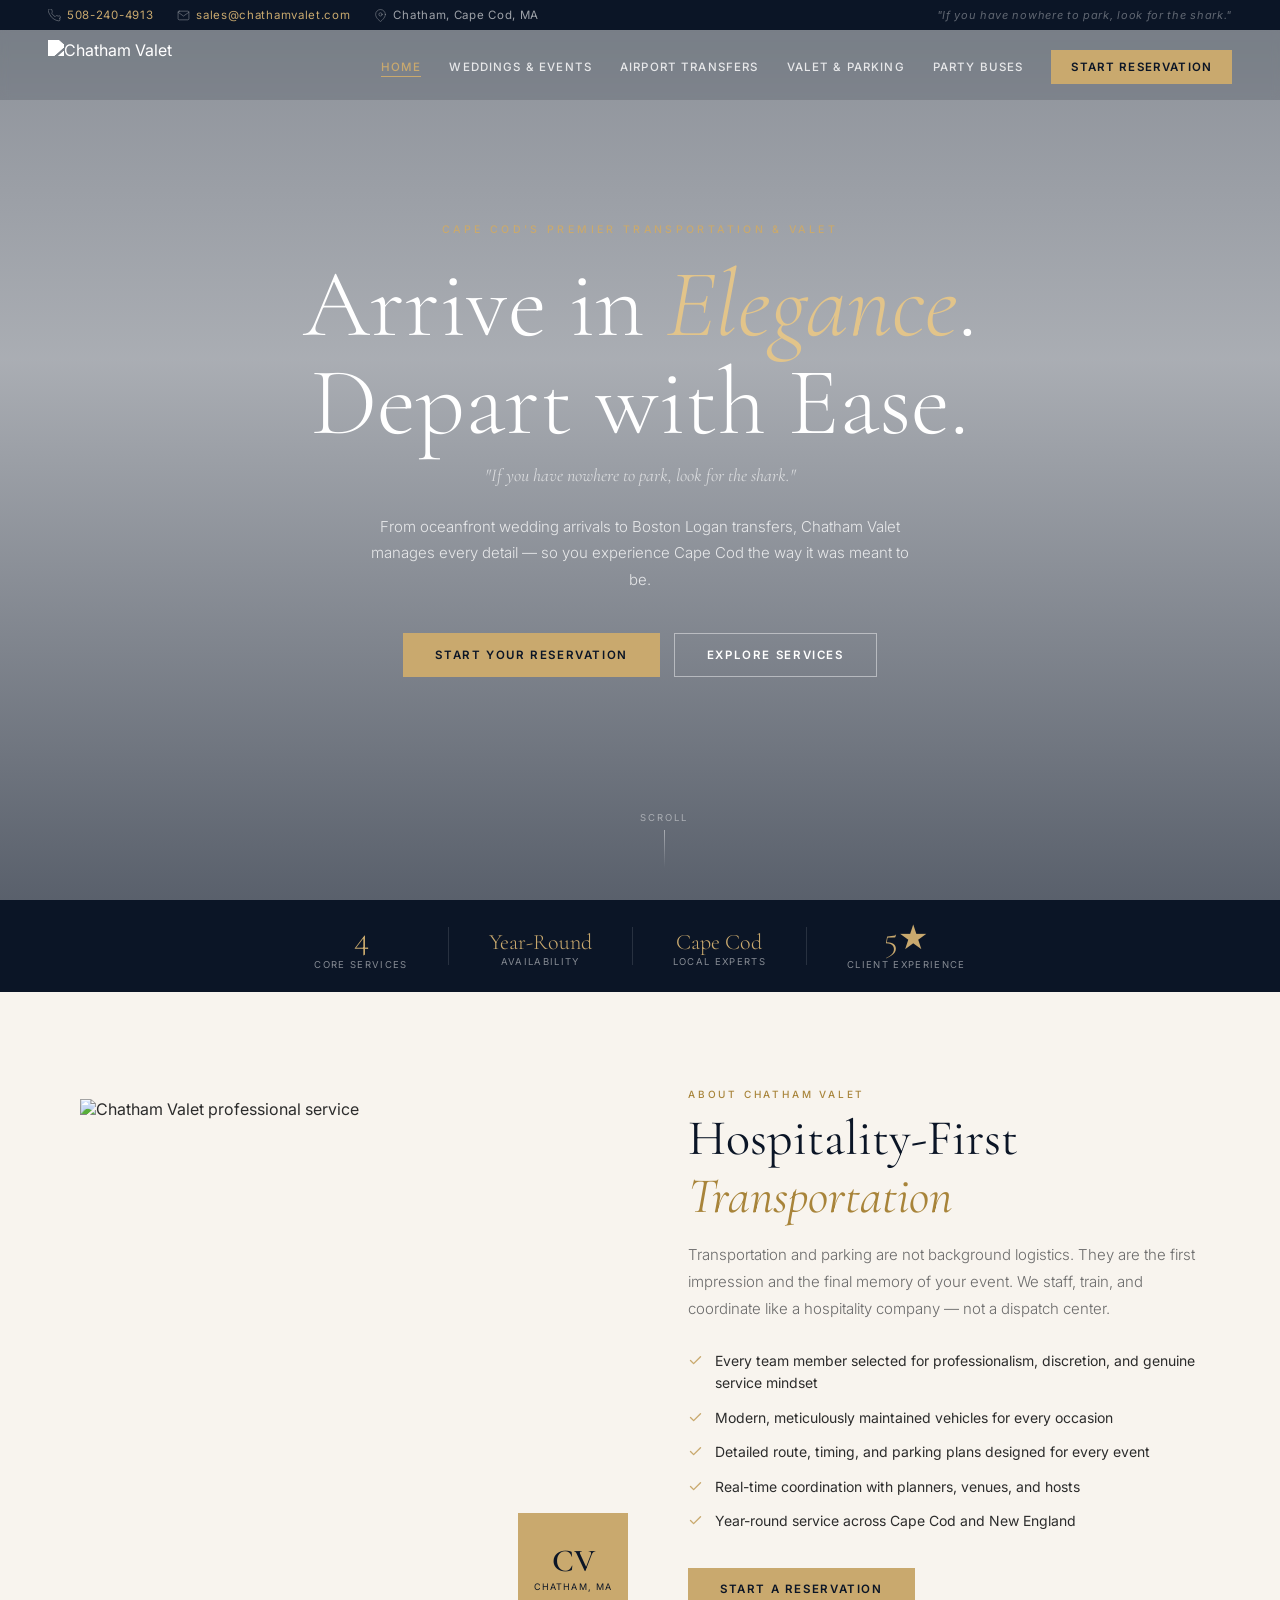
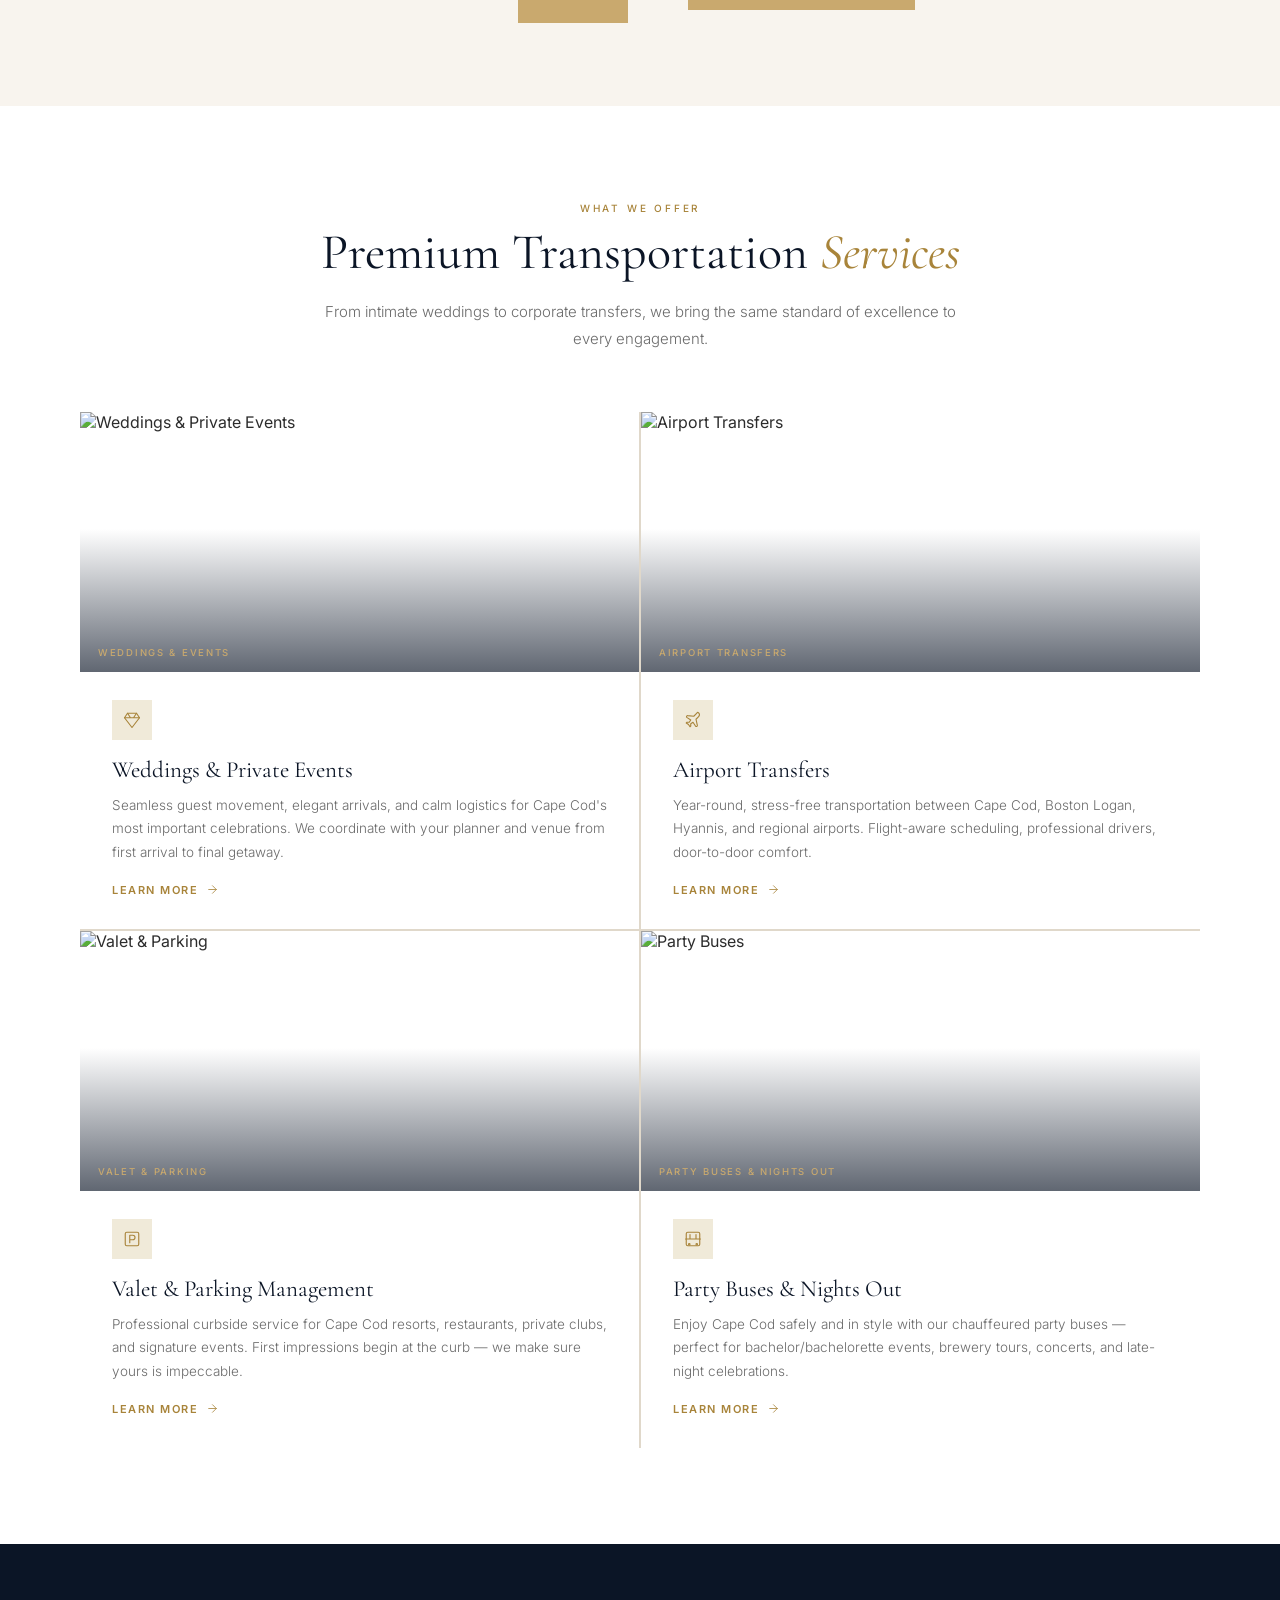
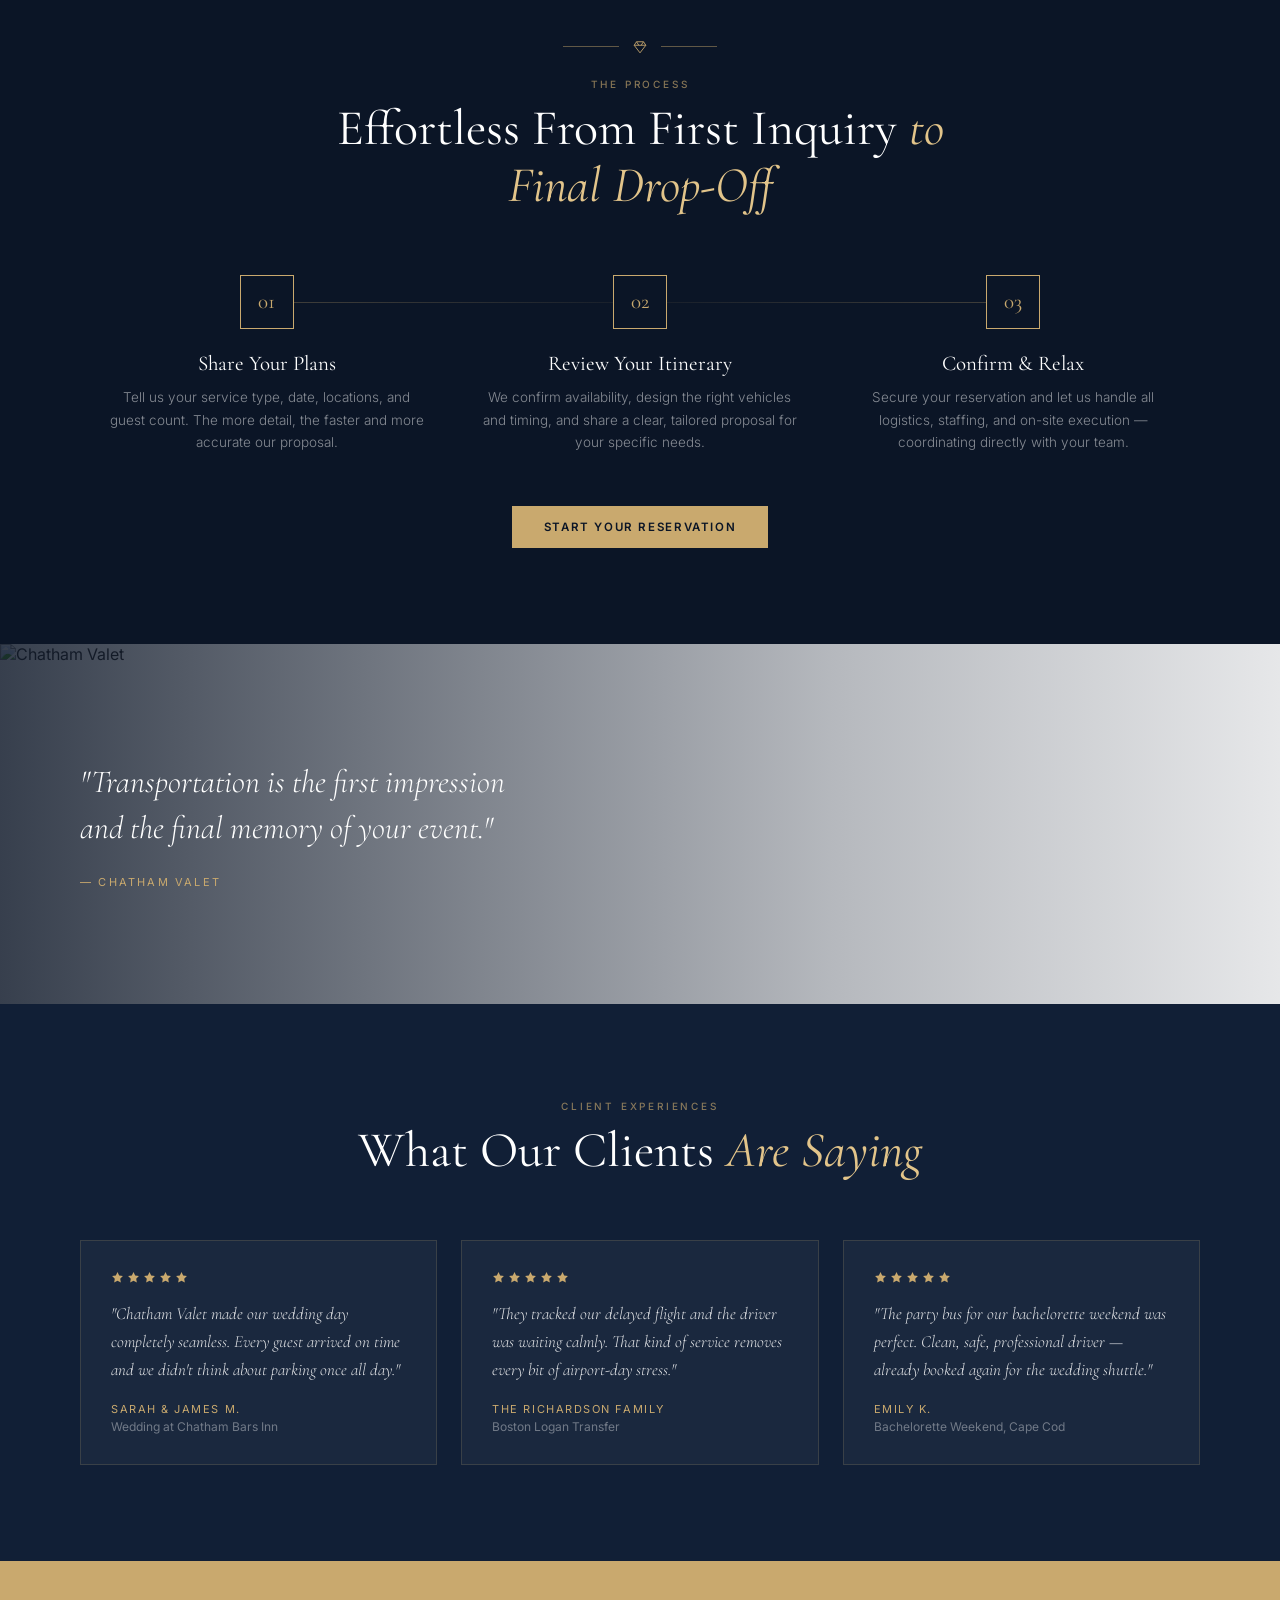
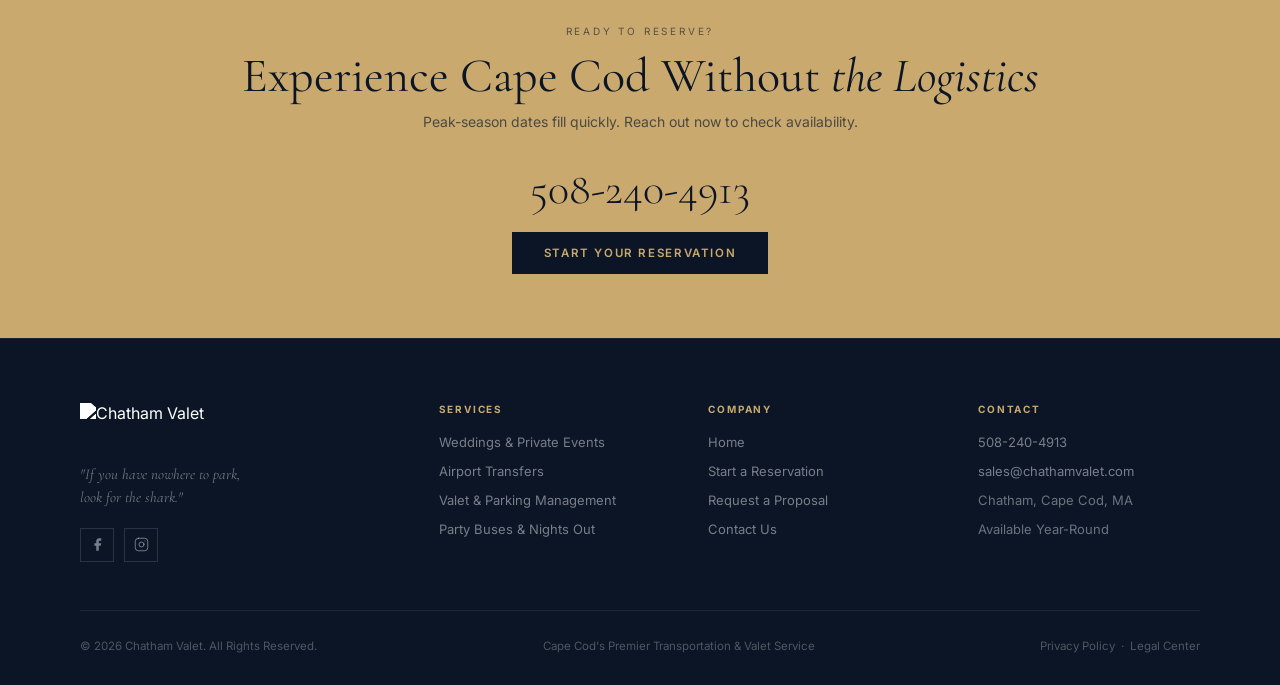
==== commit 90ba5180: "Mobile fix: index.html" ====
--- a/index.html
+++ b/index.html
@@ -11,8 +11,8 @@
   position: relative; height: 100vh; min-height: 680px;
   display: flex; align-items: center; justify-content: center; overflow: hidden;
 }
-.hero-video-wrap { position: absolute; inset: 0; }
-.hero-video-wrap video { width: 100%; height: 100%; object-fit: cover; }
+.hero-video-wrap { position: absolute; inset: 0; overflow: hidden; }
+.hero-video-wrap video { width: 100%; height: 100%; object-fit: cover; display: block; }
 .hero-overlay {
   position: absolute; inset: 0;
   background: linear-gradient(to bottom, rgba(11,21,38,0.48) 0%, rgba(11,21,38,0.35) 40%, rgba(11,21,38,0.68) 100%);
@@ -31,7 +31,7 @@
 @keyframes pulse { 0%,100% { opacity: 0.4; } 50% { opacity: 1; } }
 
 /* brand strip */
-.brand-strip { background: var(--navy); padding: 26px 48px; display: flex; align-items: center; justify-content: center; gap: 56px; flex-wrap: wrap; }
+.brand-strip { background: var(--navy); padding: 22px 32px; display: flex; align-items: center; justify-content: center; gap: 40px; flex-wrap: wrap; }
 .bs-item { display: flex; flex-direction: column; align-items: center; gap: 3px; }
 .bs-num { font-family: 'Cormorant Garamond', serif; font-size: 34px; font-weight: 300; color: var(--gold); line-height: 1; }
 .bs-label { font-size: 9.5px; letter-spacing: 0.14em; text-transform: uppercase; color: rgba(255,255,255,0.5); }
@@ -39,6 +39,17 @@
 
 /* services preview grid */
 .services-grid { display: grid; grid-template-columns: repeat(2, 1fr); gap: 2px; background: var(--border); max-width: 1180px; margin: 0 auto; }
+@media (max-width: 768px) {
+  .brand-strip { gap: 20px; padding: 18px 16px; }
+  .bs-divider { display: none; }
+  .bs-num { font-size: 26px !important; padding-top: 0 !important; }
+  .services-grid { grid-template-columns: 1fr; }
+  .svc-card-img { height: 200px; }
+  .hero-title { font-size: clamp(38px, 10vw, 64px); }
+  .hero-sub { font-size: 14px; }
+  .hero-btns { gap: 10px; }
+  .hero-btns .btn { padding: 12px 22px; font-size: 11px; }
+}
 .svc-card { background: var(--white); overflow: hidden; display: flex; flex-direction: column; }
 .svc-card-img { position: relative; height: 260px; overflow: hidden; }
 .svc-card-img img { width: 100%; height: 100%; object-fit: cover; transition: transform 0.55s; display: block; }
--- a/cv-shared.css
+++ b/cv-shared.css
@@ -0,0 +1,541 @@
+/* ═══════════════════════════════════════════════════
+   CHATHAM VALET — Shared Styles
+   ═══════════════════════════════════════════════════ */
+
+@import url('https://fonts.googleapis.com/css2?family=Cormorant+Garamond:ital,wght@0,300;0,400;0,500;0,600;0,700;1,300;1,400;1,500&family=Inter:wght@300;400;500;600&display=swap');
+
+:root {
+  --navy:   #0b1526;
+  --navy2:  #111f36;
+  --navy3:  #162844;
+  --gold:   #c9a96e;
+  --gold2:  #e2c48a;
+  --gold3:  #a8843a;
+  --cream:  #f8f4ee;
+  --cream2: #f0ead9;
+  --warm:   #faf7f2;
+  --white:  #ffffff;
+  --text:   #2c2c2c;
+  --mid:    #6b6b6b;
+  --border: #e0d8ca;
+}
+
+*, *::before, *::after { box-sizing: border-box; margin: 0; padding: 0; min-width: 0; }
+html { scroll-behavior: smooth; overflow-x: hidden; }
+body { font-family: 'Inter', sans-serif; color: var(--text); background: var(--white); overflow-x: hidden; max-width: 100%; }
+
+/* ── TOPBAR ── */
+.topbar {
+  background: var(--navy);
+  color: rgba(255,255,255,0.6);
+  font-size: 11.5px;
+  letter-spacing: 0.06em;
+  padding: 8px 48px;
+  display: flex;
+  align-items: center;
+  justify-content: space-between;
+  gap: 16px;
+}
+.topbar a { color: var(--gold); text-decoration: none; transition: opacity 0.2s; }
+.topbar a:hover { opacity: 0.8; }
+.topbar-left { display: flex; gap: 24px; align-items: center; }
+.topbar-left span { display: flex; align-items: center; gap: 6px; }
+.topbar-left svg { opacity: 0.6; flex-shrink: 0; }
+.tb-tagline { font-style: italic; font-size: 11px; color: rgba(255,255,255,0.35); }
+
+/* ── NAV ── */
+nav {
+  position: fixed;
+  top: 0; left: 0; right: 0;
+  z-index: 1000;
+  transition: all 0.35s ease;
+}
+nav.scrolled .topbar { display: none; }
+nav.scrolled { background: rgba(11,21,38,0.97); backdrop-filter: blur(14px); box-shadow: 0 2px 40px rgba(0,0,0,0.28); }
+
+.nav-inner {
+  display: flex;
+  align-items: center;
+  justify-content: space-between;
+  padding: 0 48px;
+  height: 70px;
+  background: rgba(11,21,38,0.15);
+  backdrop-filter: blur(4px);
+  transition: height 0.35s, background 0.35s;
+}
+nav.scrolled .nav-inner { height: 62px; background: transparent; }
+
+.nav-logo img { height: 42px; width: auto; filter: brightness(0) invert(1); display: block; }
+.nav-logo { text-decoration: none; }
+
+.nav-links {
+  display: flex; align-items: center; gap: 28px; list-style: none;
+}
+.nav-links a {
+  color: rgba(255,255,255,0.82);
+  text-decoration: none;
+  font-size: 11.5px;
+  letter-spacing: 0.1em;
+  text-transform: uppercase;
+  font-weight: 500;
+  transition: color 0.2s;
+  position: relative;
+}
+.nav-links a::after {
+  content: '';
+  position: absolute;
+  bottom: -3px; left: 0; right: 0; height: 1px;
+  background: var(--gold);
+  transform: scaleX(0);
+  transition: transform 0.28s;
+}
+.nav-links a:hover, .nav-links a.active { color: var(--gold); }
+.nav-links a:hover::after, .nav-links a.active::after { transform: scaleX(1); }
+.nav-links a.nav-cta {
+  background: var(--gold); color: var(--navy) !important;
+  padding: 10px 20px; font-weight: 600;
+  transition: background 0.2s, transform 0.2s;
+}
+.nav-links a.nav-cta::after { display: none; }
+.nav-links a.nav-cta:hover { background: var(--gold2); transform: translateY(-1px); }
+
+.nav-hamburger {
+  display: none; flex-direction: column; gap: 5px;
+  background: none; border: none; cursor: pointer; padding: 4px;
+}
+.nav-hamburger span {
+  display: block; width: 24px; height: 1.5px;
+  background: var(--white); transition: all 0.3s;
+}
+.nav-hamburger.open span:nth-child(1) { transform: translateY(6.5px) rotate(45deg); }
+.nav-hamburger.open span:nth-child(2) { opacity: 0; }
+.nav-hamburger.open span:nth-child(3) { transform: translateY(-6.5px) rotate(-45deg); }
+
+/* ── PAGE HERO (inner pages) ── */
+.page-hero {
+  position: relative;
+  height: 420px;
+  display: flex; align-items: flex-end;
+  overflow: hidden;
+}
+.page-hero-img { position: absolute; inset: 0; }
+.page-hero-img img { width: 100%; height: 100%; object-fit: cover; object-position: center 35%; }
+.page-hero-overlay {
+  position: absolute; inset: 0;
+  background: linear-gradient(to bottom, rgba(11,21,38,0.3) 0%, rgba(11,21,38,0.75) 100%);
+}
+.page-hero-content {
+  position: relative; z-index: 2;
+  padding: 0 80px 56px;
+  color: var(--white);
+}
+.page-hero-eyebrow {
+  font-size: 10px; letter-spacing: 0.3em; text-transform: uppercase;
+  color: var(--gold); margin-bottom: 10px; font-weight: 500;
+}
+.page-hero-title {
+  font-family: 'Cormorant Garamond', serif;
+  font-size: clamp(36px, 5vw, 62px);
+  font-weight: 300; line-height: 1.08;
+}
+.page-hero-title em { font-style: italic; color: var(--gold2); }
+.page-hero-sub {
+  font-size: 15px; color: rgba(255,255,255,0.72);
+  margin-top: 14px; max-width: 520px; line-height: 1.7; font-weight: 300;
+}
+.page-hero-breadcrumb {
+  position: absolute; top: calc(100% + 14px); left: 80px;
+  display: none;
+}
+
+/* ── SECTION PRIMITIVES ── */
+.section-eyebrow {
+  font-size: 10px; letter-spacing: 0.28em; text-transform: uppercase;
+  color: var(--gold3); margin-bottom: 10px; font-weight: 500;
+}
+.section-title {
+  font-family: 'Cormorant Garamond', serif;
+  font-size: clamp(30px, 4vw, 50px);
+  font-weight: 400; line-height: 1.15; color: var(--navy); margin-bottom: 16px;
+}
+.section-title em { font-style: italic; color: var(--gold3); }
+.section-title-light { color: var(--white); }
+.section-title-light em { color: var(--gold2); }
+.section-sub { font-size: 15px; line-height: 1.8; color: var(--mid); font-weight: 300; }
+
+/* ── COMMON SECTION PADDING ── */
+.section { padding: 96px 80px; }
+.section-sm { padding: 64px 80px; }
+.section-cream { background: var(--cream); }
+.section-navy { background: var(--navy); }
+.section-navy2 { background: var(--navy2); }
+.section-white { background: var(--white); }
+
+.section-inner { max-width: 1180px; margin: 0 auto; }
+.section-header { max-width: 640px; margin: 0 auto 60px; text-align: center; }
+
+/* ── GOLD DIVIDER ── */
+.gold-divider {
+  display: flex; align-items: center; gap: 14px;
+  justify-content: center; margin: 0 auto 24px;
+}
+.gold-divider::before, .gold-divider::after {
+  content: ''; display: block; width: 56px; height: 1px;
+  background: var(--gold); opacity: 0.45;
+}
+
+/* ── BUTTONS ── */
+.btn {
+  display: inline-flex; align-items: center; gap: 9px;
+  padding: 14px 32px; font-size: 11.5px;
+  letter-spacing: 0.14em; text-transform: uppercase;
+  font-weight: 600; text-decoration: none; transition: all 0.22s;
+  font-family: 'Inter', sans-serif; cursor: pointer; border: none;
+}
+.btn-gold { background: var(--gold); color: var(--navy); }
+.btn-gold:hover { background: var(--gold2); transform: translateY(-2px); }
+.btn-navy { background: var(--navy); color: var(--gold); }
+.btn-navy:hover { background: var(--navy2); transform: translateY(-2px); }
+.btn-outline-white { border: 1px solid rgba(255,255,255,0.45); color: var(--white); background: transparent; }
+.btn-outline-white:hover { border-color: var(--gold); color: var(--gold); transform: translateY(-2px); }
+.btn-outline-gold { border: 1px solid var(--gold); color: var(--gold3); background: transparent; }
+.btn-outline-gold:hover { background: var(--gold); color: var(--navy); transform: translateY(-2px); }
+.btn svg { width: 14px; height: 14px; transition: transform 0.2s; flex-shrink: 0; }
+.btn:hover svg { transform: translateX(3px); }
+
+/* ── CHECKLIST ── */
+.check-list { list-style: none; display: flex; flex-direction: column; gap: 12px; }
+.check-list li {
+  display: flex; align-items: flex-start; gap: 12px;
+  font-size: 14px; line-height: 1.6; color: var(--text);
+}
+.check-list li svg { color: var(--gold); flex-shrink: 0; margin-top: 3px; width: 15px; height: 15px; }
+.check-list-light li { color: rgba(255,255,255,0.75); }
+.check-list-light li svg { color: var(--gold); }
+
+/* ── SPLIT LAYOUT ── */
+.split { display: grid; grid-template-columns: 1fr 1fr; gap: 72px; align-items: center; }
+.split > * { min-width: 0; }
+.split-3-2 { grid-template-columns: 3fr 2fr; }
+.split-2-3 { grid-template-columns: 2fr 3fr; }
+.split-img { position: relative; }
+.split-img img { width: 100%; height: 480px; object-fit: cover; display: block; }
+.split-img-badge {
+  position: absolute; bottom: -24px; right: -24px;
+  background: var(--gold); color: var(--navy);
+  width: 110px; height: 110px;
+  display: flex; flex-direction: column; align-items: center; justify-content: center; text-align: center;
+}
+.split-img-badge .big { font-family: 'Cormorant Garamond', serif; font-size: 32px; font-weight: 600; line-height: 1; }
+.split-img-badge .sm { font-size: 9px; letter-spacing: 0.12em; text-transform: uppercase; margin-top: 4px; }
+
+/* ── CARD GRID ── */
+.card-grid-2 { display: grid; grid-template-columns: 1fr 1fr; gap: 24px; }
+.card-grid-3 { display: grid; grid-template-columns: repeat(3, 1fr); gap: 24px; }
+
+.card {
+  background: var(--white); border: 1px solid var(--border);
+  overflow: hidden; transition: box-shadow 0.3s, transform 0.3s;
+}
+.card:hover { box-shadow: 0 12px 40px rgba(11,21,38,0.1); transform: translateY(-3px); }
+.card-img { height: 220px; overflow: hidden; }
+.card-img img { width: 100%; height: 100%; object-fit: cover; transition: transform 0.55s; display: block; }
+.card:hover .card-img img { transform: scale(1.04); }
+.card-body { padding: 28px 30px 32px; }
+.card-eyebrow { font-size: 10px; letter-spacing: 0.2em; text-transform: uppercase; color: var(--gold); margin-bottom: 8px; }
+.card-title { font-family: 'Cormorant Garamond', serif; font-size: 22px; color: var(--navy); margin-bottom: 10px; }
+.card-desc { font-size: 13.5px; line-height: 1.75; color: var(--mid); font-weight: 300; }
+
+/* ── ICON BOX ── */
+.icon-box { display: flex; gap: 20px; align-items: flex-start; }
+.icon-box-icon {
+  width: 48px; height: 48px; background: var(--cream2);
+  display: flex; align-items: center; justify-content: center; flex-shrink: 0;
+}
+.icon-box-icon svg { width: 20px; height: 20px; color: var(--gold3); }
+.icon-box-title { font-family: 'Cormorant Garamond', serif; font-size: 19px; color: var(--navy); margin-bottom: 6px; }
+.icon-box-desc { font-size: 13.5px; line-height: 1.7; color: var(--mid); font-weight: 300; }
+
+/* Dark variant */
+.icon-box-dark .icon-box-icon { background: rgba(201,169,110,0.1); }
+.icon-box-dark .icon-box-icon svg { color: var(--gold); }
+.icon-box-dark .icon-box-title { color: var(--white); }
+.icon-box-dark .icon-box-desc { color: rgba(255,255,255,0.55); }
+
+/* ── STEPS ── */
+.steps { display: grid; gap: 0; position: relative; }
+.steps-3 { grid-template-columns: repeat(3, 1fr); }
+.steps-4 { grid-template-columns: repeat(4, 1fr); }
+.steps-3::before, .steps-4::before {
+  content: ''; position: absolute;
+  top: 27px; left: 15%; right: 15%; height: 1px;
+  background: linear-gradient(to right, var(--gold), rgba(201,169,110,0.2), var(--gold));
+  opacity: 0.3;
+}
+.step { padding: 0 28px; text-align: center; }
+.step-num {
+  width: 54px; height: 54px; border: 1px solid var(--gold);
+  color: var(--gold); font-family: 'Cormorant Garamond', serif;
+  font-size: 21px; display: flex; align-items: center; justify-content: center;
+  margin: 0 auto 22px; background: var(--navy); position: relative; z-index: 1;
+}
+.step-title { font-family: 'Cormorant Garamond', serif; font-size: 21px; color: var(--white); margin-bottom: 10px; }
+.step-desc { font-size: 13.5px; line-height: 1.7; color: rgba(255,255,255,0.5); font-weight: 300; }
+
+/* ── PULL QUOTE BAND ── */
+.quote-band {
+  position: relative; overflow: hidden;
+  height: 360px; display: flex; align-items: center;
+}
+.quote-band-img { position: absolute; inset: 0; }
+.quote-band-img img { width: 100%; height: 100%; object-fit: cover; object-position: center 40%; }
+.quote-band-overlay {
+  position: absolute; inset: 0;
+  background: linear-gradient(to right, rgba(11,21,38,0.82) 0%, rgba(11,21,38,0.3) 65%, rgba(11,21,38,0.1) 100%);
+}
+.quote-band-content { position: relative; z-index: 2; padding: 0 80px; max-width: 600px; }
+.quote-band-content blockquote {
+  font-family: 'Cormorant Garamond', serif;
+  font-size: clamp(20px, 2.8vw, 32px);
+  font-style: italic; color: var(--white); font-weight: 300; line-height: 1.45; margin-bottom: 18px;
+}
+.quote-band-content cite {
+  font-size: 11px; letter-spacing: 0.2em; text-transform: uppercase;
+  color: var(--gold); font-style: normal;
+}
+
+/* ── FAQ ── */
+.faq-item { border-bottom: 1px solid var(--border); }
+.faq-item:first-of-type { border-top: 1px solid var(--border); }
+.faq-question {
+  width: 100%; background: none; border: none; padding: 21px 0;
+  display: flex; align-items: center; justify-content: space-between; gap: 16px;
+  cursor: pointer; text-align: left;
+  font-family: 'Cormorant Garamond', serif; font-size: 19px;
+  font-weight: 500; color: var(--navy); transition: color 0.2s;
+}
+.faq-question:hover { color: var(--gold3); }
+.faq-question svg { width: 17px; height: 17px; color: var(--gold); flex-shrink: 0; transition: transform 0.3s; }
+.faq-item.open .faq-question svg { transform: rotate(180deg); }
+.faq-answer { overflow: hidden; max-height: 0; transition: max-height 0.35s ease; }
+.faq-item.open .faq-answer { max-height: 280px; }
+.faq-answer p { font-size: 14px; line-height: 1.8; color: var(--mid); padding-bottom: 22px; font-weight: 300; }
+
+/* ── TESTIMONIAL ── */
+.testimonial-card {
+  background: rgba(255,255,255,0.04); border: 1px solid rgba(201,169,110,0.18);
+  padding: 30px; transition: background 0.28s;
+}
+.testimonial-card:hover { background: rgba(255,255,255,0.07); }
+.t-stars { display: flex; gap: 3px; margin-bottom: 16px; }
+.t-stars svg { width: 13px; height: 13px; color: var(--gold); fill: var(--gold); }
+.t-quote {
+  font-family: 'Cormorant Garamond', serif; font-size: 17px;
+  font-style: italic; color: rgba(255,255,255,0.88); line-height: 1.65;
+  margin-bottom: 18px; font-weight: 300;
+}
+.t-author { font-size: 11px; letter-spacing: 0.14em; text-transform: uppercase; color: var(--gold); }
+.t-event { font-size: 12px; color: rgba(255,255,255,0.38); margin-top: 3px; }
+
+/* ── CTA BAND ── */
+.cta-band {
+  background: var(--gold); padding: 64px 80px; text-align: center;
+}
+.cta-band-eyebrow { font-size: 10px; letter-spacing: 0.28em; text-transform: uppercase; color: rgba(11,21,38,0.6); margin-bottom: 10px; }
+.cta-band h2 { font-family: 'Cormorant Garamond', serif; font-size: clamp(28px, 4vw, 48px); color: var(--navy); font-weight: 400; margin-bottom: 8px; }
+.cta-band h2 em { font-style: italic; }
+.cta-band p { font-size: 14px; color: rgba(11,21,38,0.65); margin-bottom: 32px; }
+.cta-phone { font-family: 'Cormorant Garamond', serif; font-size: 44px; color: var(--navy); font-weight: 300; margin-bottom: 8px; text-decoration: none; display: block; }
+.cta-phone:hover { opacity: 0.8; }
+
+/* ── CONTACT FORM ── */
+.form-row { display: grid; grid-template-columns: 1fr 1fr; gap: 14px; margin-bottom: 14px; }
+.form-group { display: flex; flex-direction: column; gap: 6px; }
+.form-group.full { grid-column: 1/-1; }
+.form-group label { font-size: 10px; letter-spacing: 0.14em; text-transform: uppercase; color: rgba(255,255,255,0.45); font-weight: 500; }
+.form-group input, .form-group select, .form-group textarea {
+  background: rgba(255,255,255,0.05); border: 1px solid rgba(255,255,255,0.1);
+  color: var(--white); padding: 12px 15px; font-size: 14px;
+  font-family: 'Inter', sans-serif; font-weight: 300; outline: none;
+  transition: border-color 0.2s; -webkit-appearance: none;
+}
+.form-group input:focus, .form-group select:focus, .form-group textarea:focus { border-color: var(--gold); }
+.form-group select { cursor: pointer; }
+.form-group select option { background: var(--navy); color: var(--white); }
+.form-group textarea { resize: vertical; min-height: 110px; }
+.form-group input::placeholder, .form-group textarea::placeholder { color: rgba(255,255,255,0.22); }
+.form-submit {
+  width: 100%; margin-top: 6px; background: var(--gold); color: var(--navy); border: none;
+  padding: 15px; font-size: 11.5px; letter-spacing: 0.14em; text-transform: uppercase;
+  font-weight: 600; cursor: pointer; font-family: 'Inter', sans-serif; transition: background 0.2s, transform 0.2s;
+}
+.form-submit:hover { background: var(--gold2); transform: translateY(-1px); }
+
+/* ── FOOTER ── */
+footer { background: var(--navy); border-top: 1px solid rgba(255,255,255,0.05); padding: 64px 80px 32px; }
+.footer-inner { max-width: 1180px; margin: 0 auto; }
+.footer-top { display: grid; grid-template-columns: 1.4fr 1fr 1fr 1fr; gap: 48px; padding-bottom: 48px; border-bottom: 1px solid rgba(255,255,255,0.07); margin-bottom: 28px; }
+.footer-brand img { height: 46px; filter: brightness(0) invert(1); margin-bottom: 14px; display: block; }
+.footer-brand p { font-family: 'Cormorant Garamond', serif; font-style: italic; font-size: 15px; color: rgba(255,255,255,0.42); line-height: 1.55; margin-bottom: 18px; }
+.footer-social { display: flex; gap: 10px; }
+.footer-social a {
+  width: 34px; height: 34px; border: 1px solid rgba(255,255,255,0.13);
+  display: flex; align-items: center; justify-content: center;
+  color: rgba(255,255,255,0.45); text-decoration: none; transition: all 0.22s;
+}
+.footer-social a:hover { border-color: var(--gold); color: var(--gold); }
+.footer-col h4 { font-size: 10px; letter-spacing: 0.18em; text-transform: uppercase; color: var(--gold); margin-bottom: 16px; }
+.footer-col ul { list-style: none; display: flex; flex-direction: column; gap: 9px; }
+.footer-col li a, .footer-col li span { font-size: 13px; color: rgba(255,255,255,0.45); text-decoration: none; transition: color 0.2s; }
+.footer-col li a:hover { color: var(--gold); }
+.footer-bottom { display: flex; align-items: center; justify-content: space-between; font-size: 11.5px; color: rgba(255,255,255,0.28); flex-wrap: wrap; gap: 12px; }
+.footer-bottom a { color: rgba(255,255,255,0.28); text-decoration: none; }
+.footer-bottom a:hover { color: var(--gold); }
+
+/* ── ANIMATIONS ── */
+.reveal { opacity: 0; transform: translateY(26px); transition: opacity 0.7s ease, transform 0.7s ease; }
+.reveal.in { opacity: 1; transform: none; }
+.rl { opacity: 0; transform: translateX(-28px); transition: opacity 0.7s ease, transform 0.7s ease; }
+.rl.in { opacity: 1; transform: none; }
+.rr { opacity: 0; transform: translateX(28px); transition: opacity 0.7s ease, transform 0.7s ease; }
+.rr.in { opacity: 1; transform: none; }
+.d1 { transition-delay: 0.1s; }
+.d2 { transition-delay: 0.2s; }
+.d3 { transition-delay: 0.3s; }
+.d4 { transition-delay: 0.4s; }
+
+/* ── NAV LOGO SIZE (slightly larger without changing nav height) ── */
+.nav-logo img { height: 50px; }
+
+/* ── INLINE-GRID UTILITY CLASSES (used in page HTML via class= instead of style=) ── */
+.grid-3  { display: grid; grid-template-columns: repeat(3, 1fr); gap: 32px; }
+.grid-4  { display: grid; grid-template-columns: repeat(4, 1fr); gap: 24px; }
+.grid-2  { display: grid; grid-template-columns: 1fr 1fr; gap: 24px; }
+.grid-2-narrow { display: grid; grid-template-columns: 1fr 1fr; gap: 2px; background: rgba(255,255,255,0.06); }
+.grid-2-narrow > * { background: var(--navy3); }
+
+/* ── RESPONSIVE ── */
+@media (max-width: 1024px) {
+  .section, .section-sm { padding-left: 40px; padding-right: 40px; }
+  .page-hero-content { padding-left: 40px; padding-right: 40px; }
+  .quote-band-content { padding-left: 40px; }
+  .cta-band { padding-left: 40px; padding-right: 40px; }
+  footer { padding-left: 40px; padding-right: 40px; }
+  .split { grid-template-columns: 1fr; gap: 48px; }
+  .split-img img { height: 360px; }
+  .split-img-badge { right: 0; }
+  .card-grid-3 { grid-template-columns: 1fr 1fr; }
+  .steps-4 { grid-template-columns: repeat(2, 1fr); gap: 40px; }
+  .steps-4::before { display: none; }
+  .footer-top { grid-template-columns: 1fr 1fr; }
+  .steps-3::before { display: none; }
+  .steps-3 { grid-template-columns: 1fr; gap: 36px; }
+  .nav-inner { padding: 0 24px; }
+  .topbar { padding: 8px 24px; }
+  .grid-3 { grid-template-columns: 1fr 1fr; gap: 20px; }
+  .grid-4 { grid-template-columns: 1fr 1fr; gap: 20px; }
+}
+
+@media (max-width: 768px) {
+  /* Prevent any horizontal overflow */
+  html, body { overflow-x: hidden; max-width: 100%; }
+  * { max-width: 100%; }
+  img { max-width: 100%; height: auto; }
+
+  /* Nav */
+  .topbar { display: none; }
+  .nav-inner { padding: 0 16px; }
+  .nav-logo img { height: 42px; } /* slightly smaller on mobile to fit */
+  .nav-links {
+    display: none; flex-direction: column; gap: 0;
+    position: absolute; top: 100%; left: 0; right: 0;
+    background: var(--navy); padding: 12px 0;
+    box-shadow: 0 8px 24px rgba(0,0,0,0.3);
+  }
+  .nav-links.open { display: flex; }
+  .nav-links li { width: 100%; }
+  .nav-links a {
+    display: block; padding: 14px 20px;
+    border-bottom: 1px solid rgba(255,255,255,0.05); font-size: 13px;
+  }
+  .nav-links a::after { display: none; }
+  .nav-links a.nav-cta { margin: 12px 20px; padding: 13px 20px; text-align: center; }
+  .nav-hamburger { display: flex; }
+  .tb-hide-sm { display: none; }
+  .tb-tagline { display: none; }
+
+  /* Sections */
+  .section, .section-sm { padding: 52px 20px; }
+
+  /* Page hero */
+  .page-hero { height: auto; min-height: 280px; padding-top: 62px !important; }
+  .page-hero-content { padding: 0 20px 36px; }
+  .page-hero-title { font-size: clamp(28px, 8vw, 44px); }
+  .page-hero-sub { font-size: 14px; margin-top: 10px; }
+
+  /* Quote band */
+  .quote-band { height: auto; padding: 56px 0; }
+  .quote-band-content { padding: 0 20px; max-width: 100%; }
+  .quote-band-overlay {
+    background: linear-gradient(to bottom, rgba(11,21,38,0.75) 0%, rgba(11,21,38,0.75) 100%);
+  }
+
+  /* CTA band */
+  .cta-band { padding: 48px 20px; }
+  .cta-phone { font-size: 32px; }
+
+  /* Splits */
+  .split, .split-3-2, .split-2-3 { grid-template-columns: 1fr !important; gap: 0 !important; }
+  .split-img { order: -1; }
+  .split-img img { height: 240px; width: 100%; object-fit: cover; }
+  .split-img-badge { right: 0; bottom: 0; width: 90px; height: 90px; }
+  .split-img-badge .big { font-size: 24px; }
+
+  /* Grids */
+  .card-grid-2, .card-grid-3 { grid-template-columns: 1fr; }
+  .grid-3, .grid-4, .grid-2 { grid-template-columns: 1fr !important; gap: 16px !important; }
+  .grid-2-narrow { grid-template-columns: 1fr !important; background: none !important; gap: 2px !important; }
+
+  /* Steps */
+  .steps-3, .steps-4 { grid-template-columns: 1fr !important; gap: 32px; }
+  .steps-3::before, .steps-4::before { display: none; }
+  .step { padding: 0 0; }
+
+  /* Icon boxes in a grid */
+  .icon-box { flex-direction: column; gap: 12px; }
+
+  /* Form */
+  .form-row { grid-template-columns: 1fr; }
+
+  /* Footer */
+  footer { padding: 48px 20px 24px; }
+  .footer-top { grid-template-columns: 1fr; gap: 24px; }
+  .footer-bottom { flex-direction: column; text-align: center; gap: 8px; }
+
+  /* Section header */
+  .section-header { margin-bottom: 36px; }
+  .section-header .section-sub { font-size: 14px; }
+
+  /* Buttons */
+  .btn { padding: 13px 24px; font-size: 11px; }
+
+  /* Testimonials / dark cards */
+  .testimonial-card { padding: 22px; }
+
+  /* Bus hero split (party buses page) */
+  .bus-hero-split { grid-template-columns: 1fr !important; }
+  .bus-card { height: 280px; }
+
+  /* Contact page grid */
+  .contact-grid { grid-template-columns: 1fr !important; gap: 40px !important; }
+
+  /* Reveal animations — disable translate so nothing overflows during animation */
+  .reveal, .rl, .rr {
+    opacity: 0;
+    transform: translateY(16px) !important;
+  }
+  .reveal.in, .rl.in, .rr.in {
+    opacity: 1;
+    transform: none !important;
+  }
+}
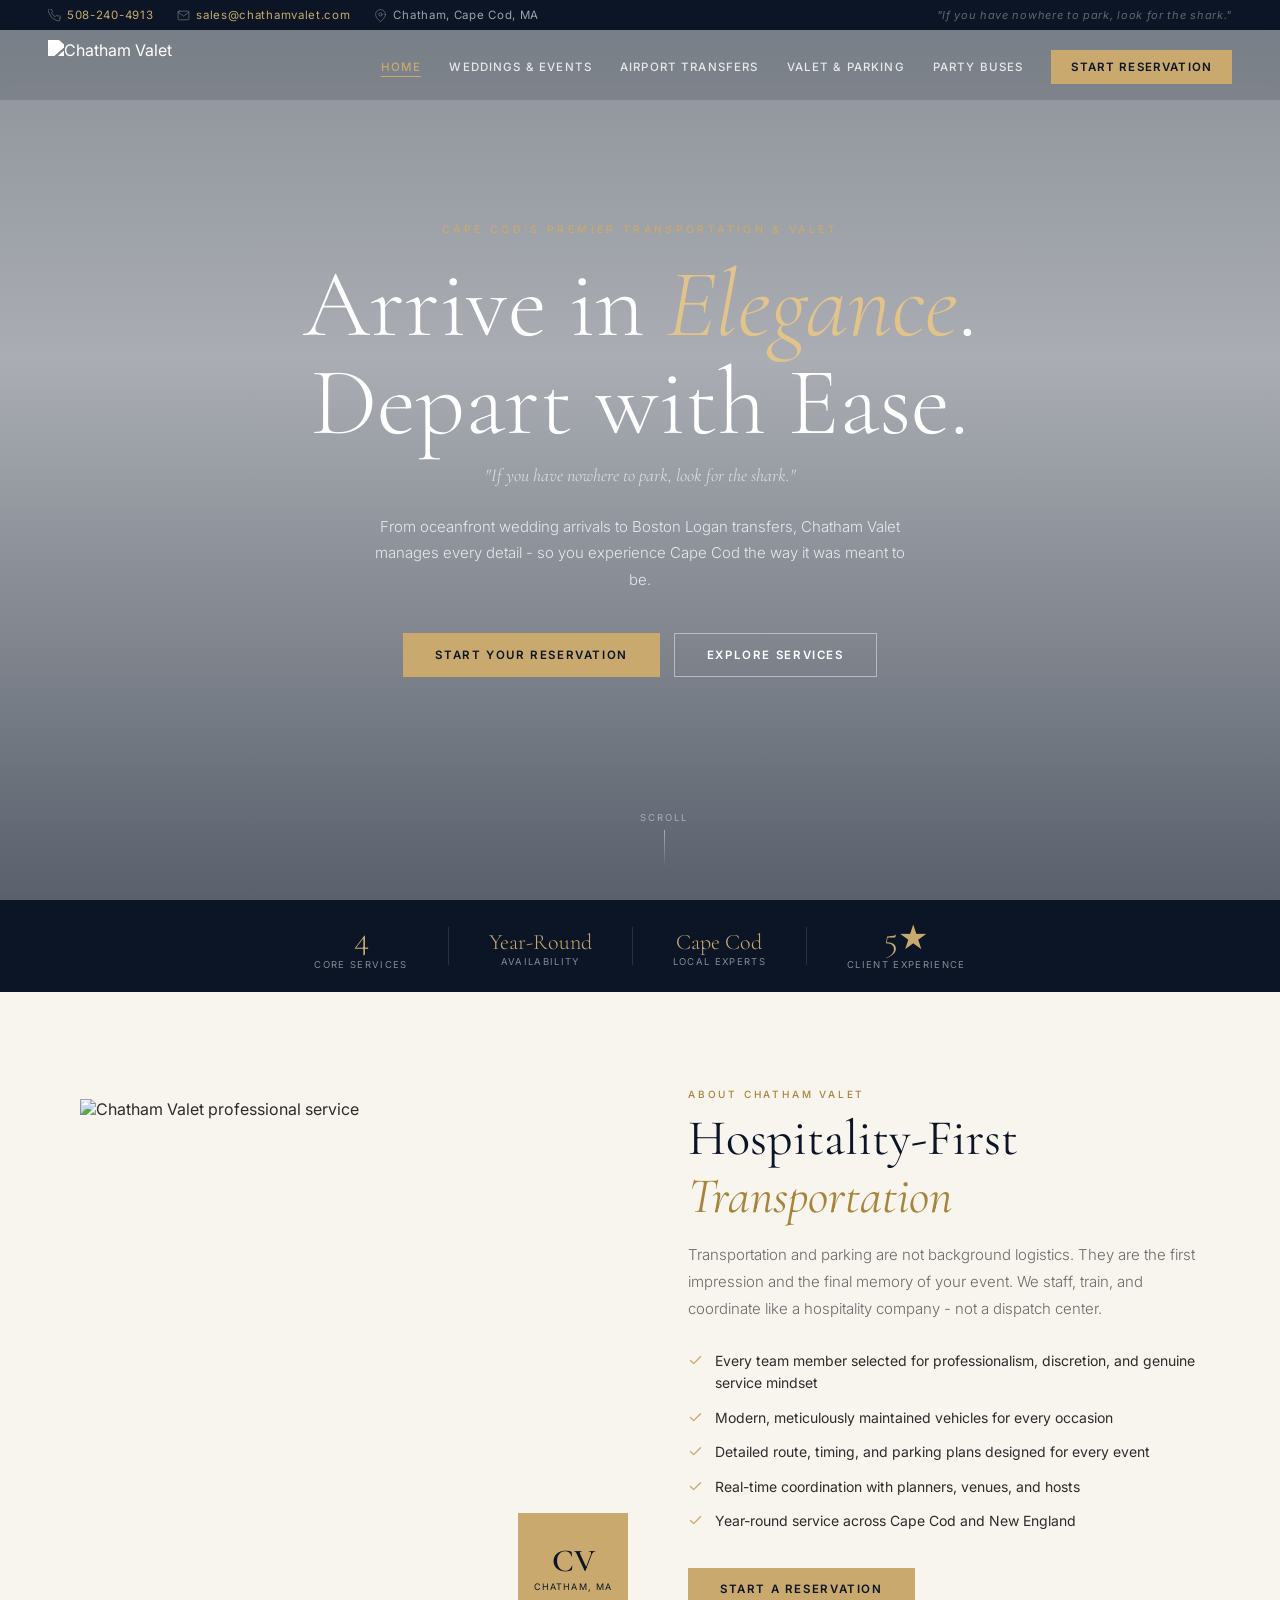
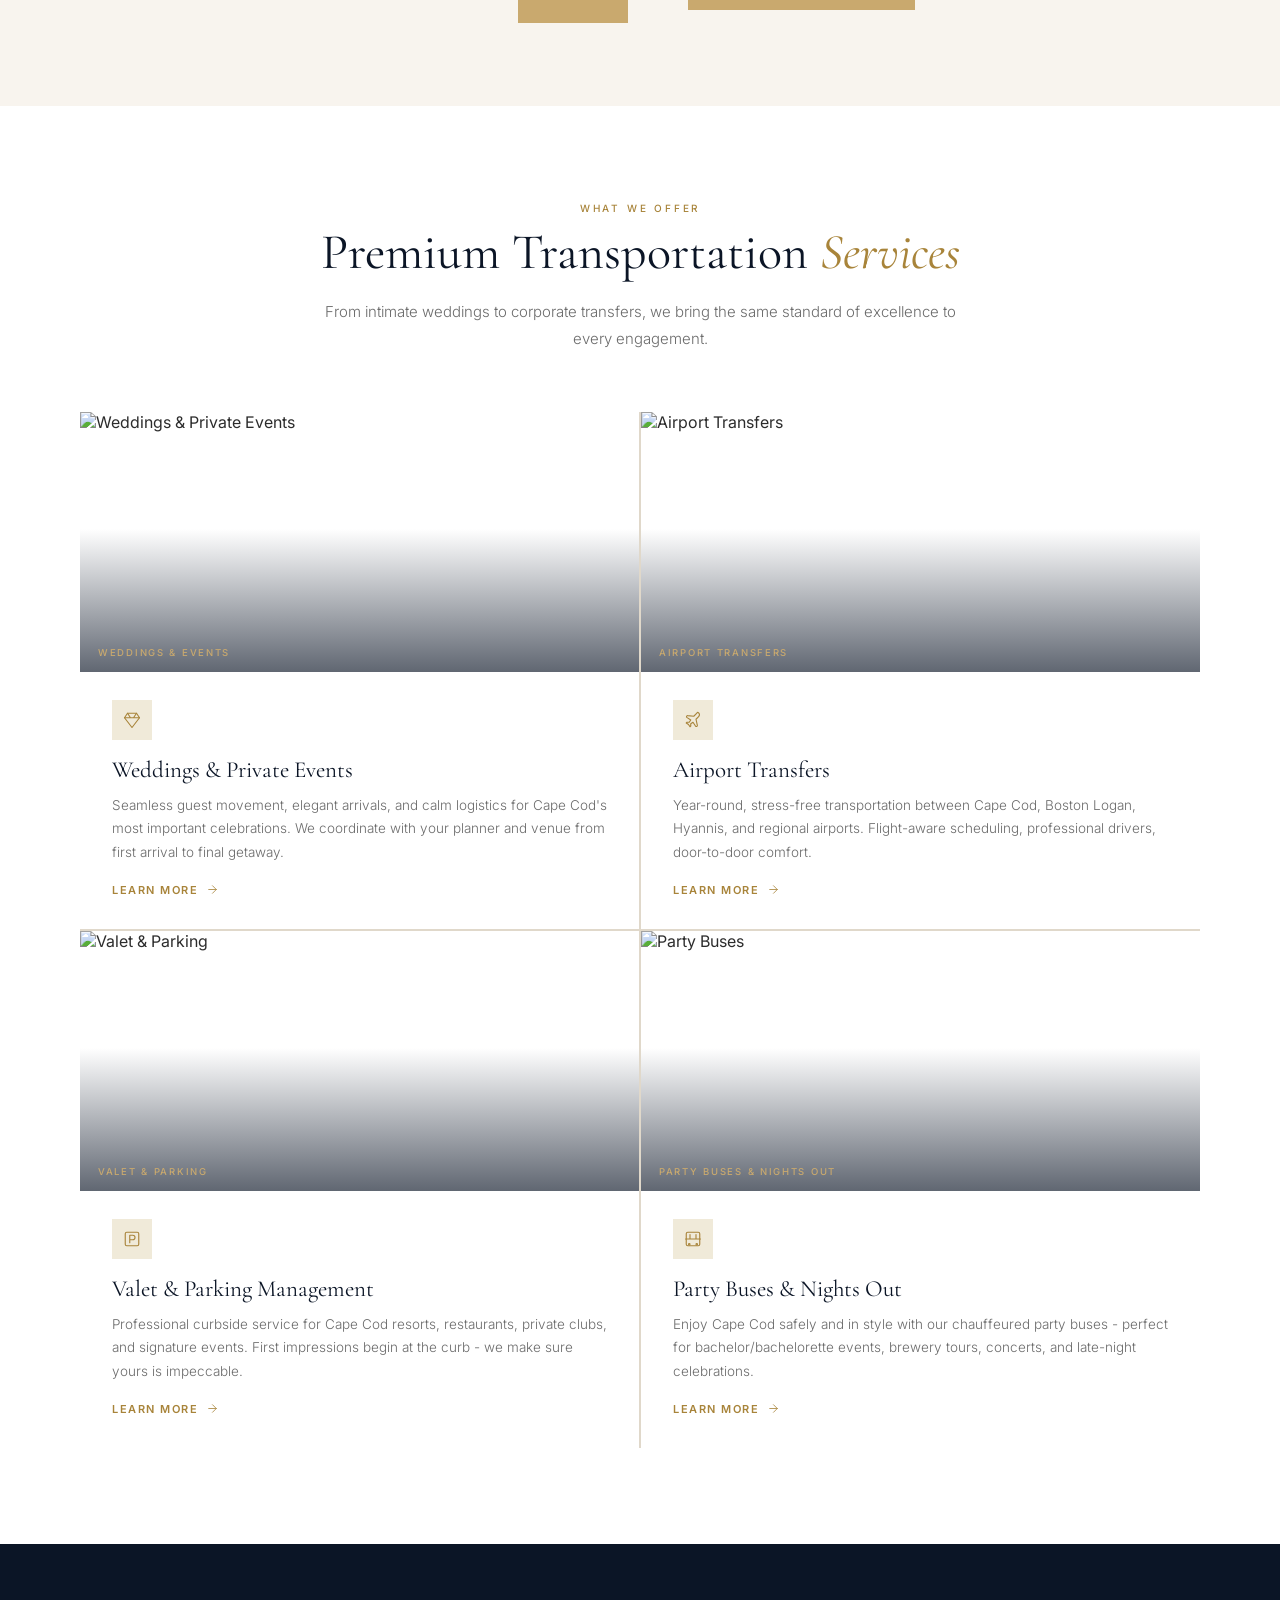
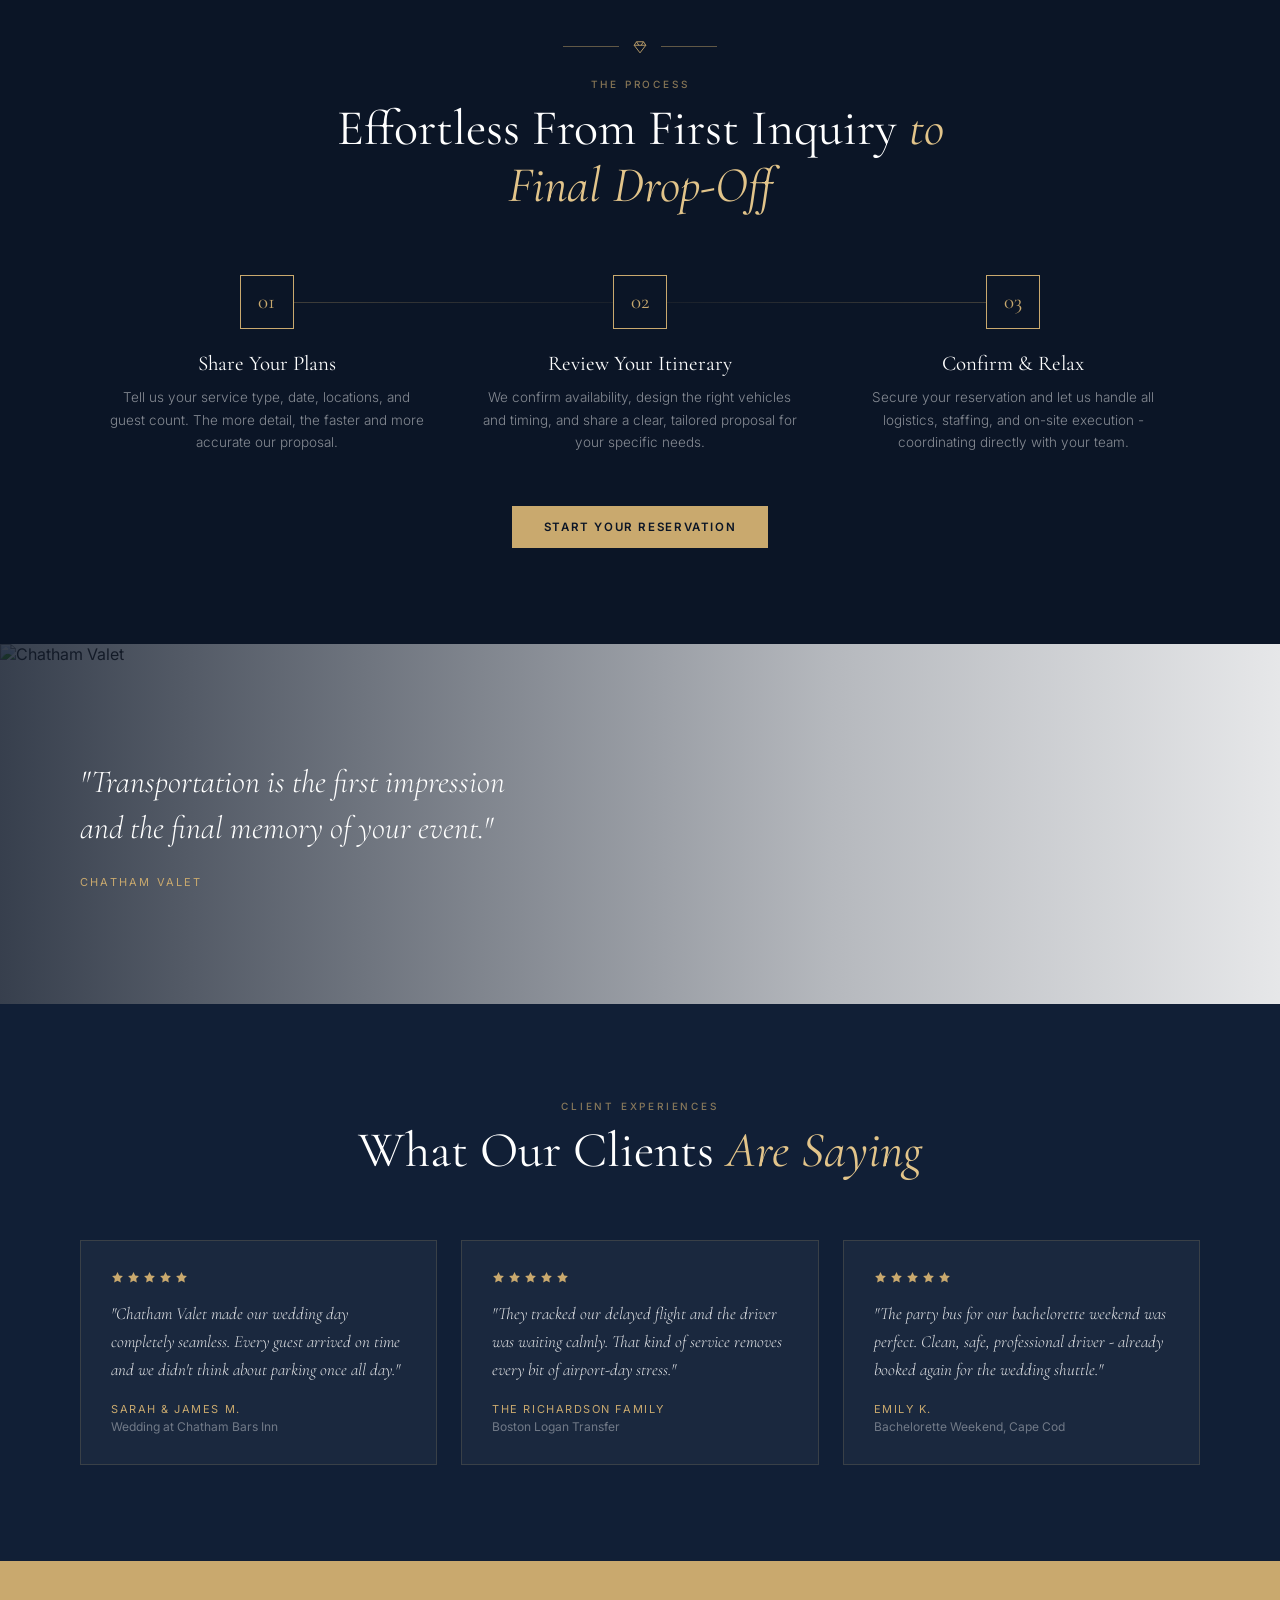
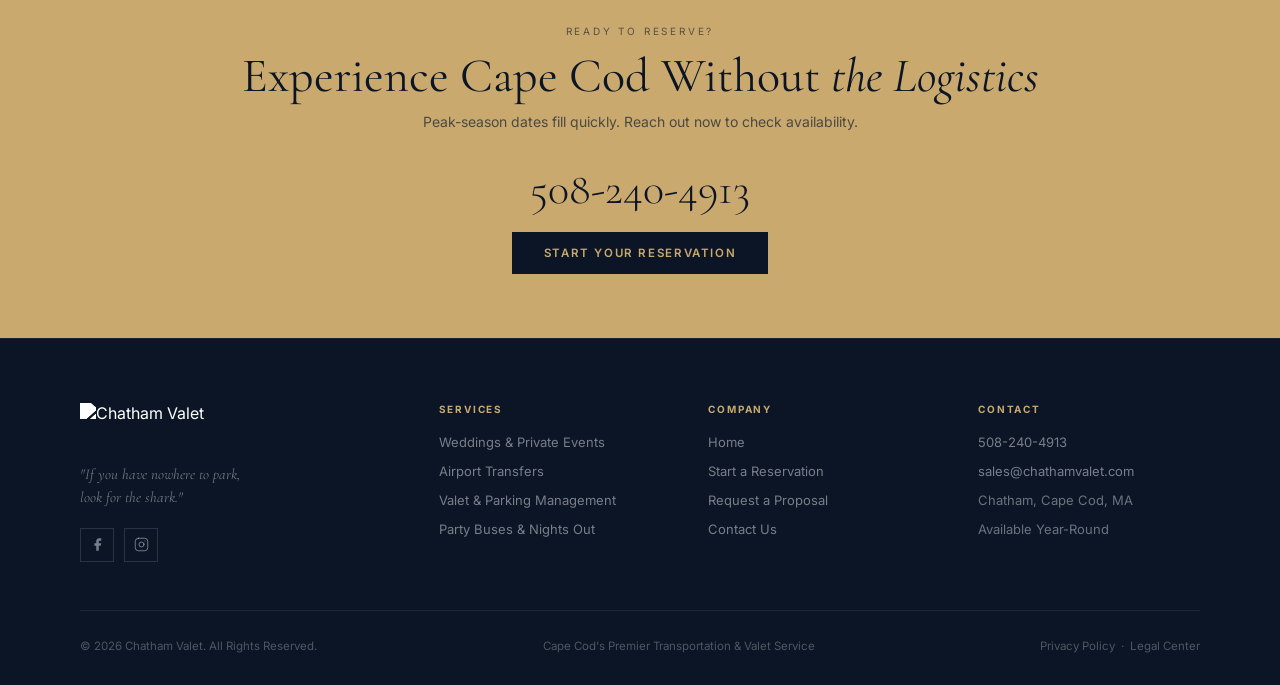
==== commit 2d06e117: "Remove em dashes" ====
--- a/index.html
+++ b/index.html
@@ -3,7 +3,7 @@
 <head>
 <meta charset="UTF-8">
 <meta name="viewport" content="width=device-width, initial-scale=1.0">
-<title>Chatham Valet — Cape Cod's Premier Transportation & Valet Service</title>
+<title>Chatham Valet - Cape Cod's Premier Transportation & Valet Service</title>
 <link rel="stylesheet" href="cv-shared.css">
 <style>
 /* ── HOME-SPECIFIC STYLES ── */
@@ -95,7 +95,7 @@
     <div class="hero-eyebrow">Cape Cod's Premier Transportation & Valet</div>
     <h1 class="hero-title">Arrive in <em>Elegance</em>.<br>Depart with Ease.</h1>
     <p class="hero-tagline">"If you have nowhere to park, look for the shark."</p>
-    <p class="hero-sub">From oceanfront wedding arrivals to Boston Logan transfers, Chatham Valet manages every detail — so you experience Cape Cod the way it was meant to be.</p>
+    <p class="hero-sub">From oceanfront wedding arrivals to Boston Logan transfers, Chatham Valet manages every detail - so you experience Cape Cod the way it was meant to be.</p>
     <div class="hero-btns">
       <a href="contact.html" class="btn btn-gold">Start Your Reservation</a>
       <a href="#services" class="btn btn-outline-white">Explore Services</a>
@@ -129,7 +129,7 @@
       <div class="rr" style="padding-left:12px">
         <div class="section-eyebrow">About Chatham Valet</div>
         <h2 class="section-title">Hospitality-First <em>Transportation</em></h2>
-        <p class="section-sub">Transportation and parking are not background logistics. They are the first impression and the final memory of your event. We staff, train, and coordinate like a hospitality company — not a dispatch center.</p>
+        <p class="section-sub">Transportation and parking are not background logistics. They are the first impression and the final memory of your event. We staff, train, and coordinate like a hospitality company - not a dispatch center.</p>
         <ul class="check-list" style="margin-top:28px">
           <li><svg width="15" height="15" viewBox="0 0 24 24" fill="none" stroke="var(--gold)" stroke-width="2.2" stroke-linecap="round" stroke-linejoin="round"><polyline points="20 6 9 17 4 12"/></svg>Every team member selected for professionalism, discretion, and genuine service mindset</li>
           <li><svg width="15" height="15" viewBox="0 0 24 24" fill="none" stroke="var(--gold)" stroke-width="2.2" stroke-linecap="round" stroke-linejoin="round"><polyline points="20 6 9 17 4 12"/></svg>Modern, meticulously maintained vehicles for every occasion</li>
@@ -188,7 +188,7 @@
       <div class="svc-card-body">
         <div class="svc-icon"><svg><use href="#i-parking"/></svg></div>
         <div class="svc-title">Valet & Parking Management</div>
-        <p class="svc-desc">Professional curbside service for Cape Cod resorts, restaurants, private clubs, and signature events. First impressions begin at the curb — we make sure yours is impeccable.</p>
+        <p class="svc-desc">Professional curbside service for Cape Cod resorts, restaurants, private clubs, and signature events. First impressions begin at the curb - we make sure yours is impeccable.</p>
         <a href="valet.html" class="svc-link">Learn More <svg><use href="#i-arrow"/></svg></a>
       </div>
     </div>
@@ -201,7 +201,7 @@
       <div class="svc-card-body">
         <div class="svc-icon"><svg><use href="#i-bus"/></svg></div>
         <div class="svc-title">Party Buses & Nights Out</div>
-        <p class="svc-desc">Enjoy Cape Cod safely and in style with our chauffeured party buses — perfect for bachelor/bachelorette events, brewery tours, concerts, and late-night celebrations.</p>
+        <p class="svc-desc">Enjoy Cape Cod safely and in style with our chauffeured party buses - perfect for bachelor/bachelorette events, brewery tours, concerts, and late-night celebrations.</p>
         <a href="party-buses.html" class="svc-link">Learn More <svg><use href="#i-arrow"/></svg></a>
       </div>
     </div>
@@ -230,7 +230,7 @@
       <div class="step reveal d3">
         <div class="step-num">03</div>
         <div class="step-title">Confirm & Relax</div>
-        <p class="step-desc">Secure your reservation and let us handle all logistics, staffing, and on-site execution — coordinating directly with your team.</p>
+        <p class="step-desc">Secure your reservation and let us handle all logistics, staffing, and on-site execution - coordinating directly with your team.</p>
       </div>
     </div>
     <div style="text-align:center;margin-top:52px" class="reveal">
@@ -245,7 +245,7 @@
   <div class="quote-band-overlay"></div>
   <div class="quote-band-content reveal">
     <blockquote>"Transportation is the first impression and the final memory of your event."</blockquote>
-    <cite>— Chatham Valet</cite>
+    <cite>Chatham Valet</cite>
   </div>
 </div>
 
@@ -271,7 +271,7 @@
       </div>
       <div class="testimonial-card reveal d3">
         <div class="t-stars"><svg viewBox="0 0 24 24" width="13" height="13"><polygon points="12 2 15.09 8.26 22 9.27 17 14.14 18.18 21.02 12 17.77 5.82 21.02 7 14.14 2 9.27 8.91 8.26 12 2" fill="var(--gold)"/></svg><svg viewBox="0 0 24 24" width="13" height="13"><polygon points="12 2 15.09 8.26 22 9.27 17 14.14 18.18 21.02 12 17.77 5.82 21.02 7 14.14 2 9.27 8.91 8.26 12 2" fill="var(--gold)"/></svg><svg viewBox="0 0 24 24" width="13" height="13"><polygon points="12 2 15.09 8.26 22 9.27 17 14.14 18.18 21.02 12 17.77 5.82 21.02 7 14.14 2 9.27 8.91 8.26 12 2" fill="var(--gold)"/></svg><svg viewBox="0 0 24 24" width="13" height="13"><polygon points="12 2 15.09 8.26 22 9.27 17 14.14 18.18 21.02 12 17.77 5.82 21.02 7 14.14 2 9.27 8.91 8.26 12 2" fill="var(--gold)"/></svg><svg viewBox="0 0 24 24" width="13" height="13"><polygon points="12 2 15.09 8.26 22 9.27 17 14.14 18.18 21.02 12 17.77 5.82 21.02 7 14.14 2 9.27 8.91 8.26 12 2" fill="var(--gold)"/></svg></div>
-        <p class="t-quote">"The party bus for our bachelorette weekend was perfect. Clean, safe, professional driver — already booked again for the wedding shuttle."</p>
+        <p class="t-quote">"The party bus for our bachelorette weekend was perfect. Clean, safe, professional driver - already booked again for the wedding shuttle."</p>
         <div class="t-author">Emily K.</div>
         <div class="t-event">Bachelorette Weekend, Cape Cod</div>
       </div>
